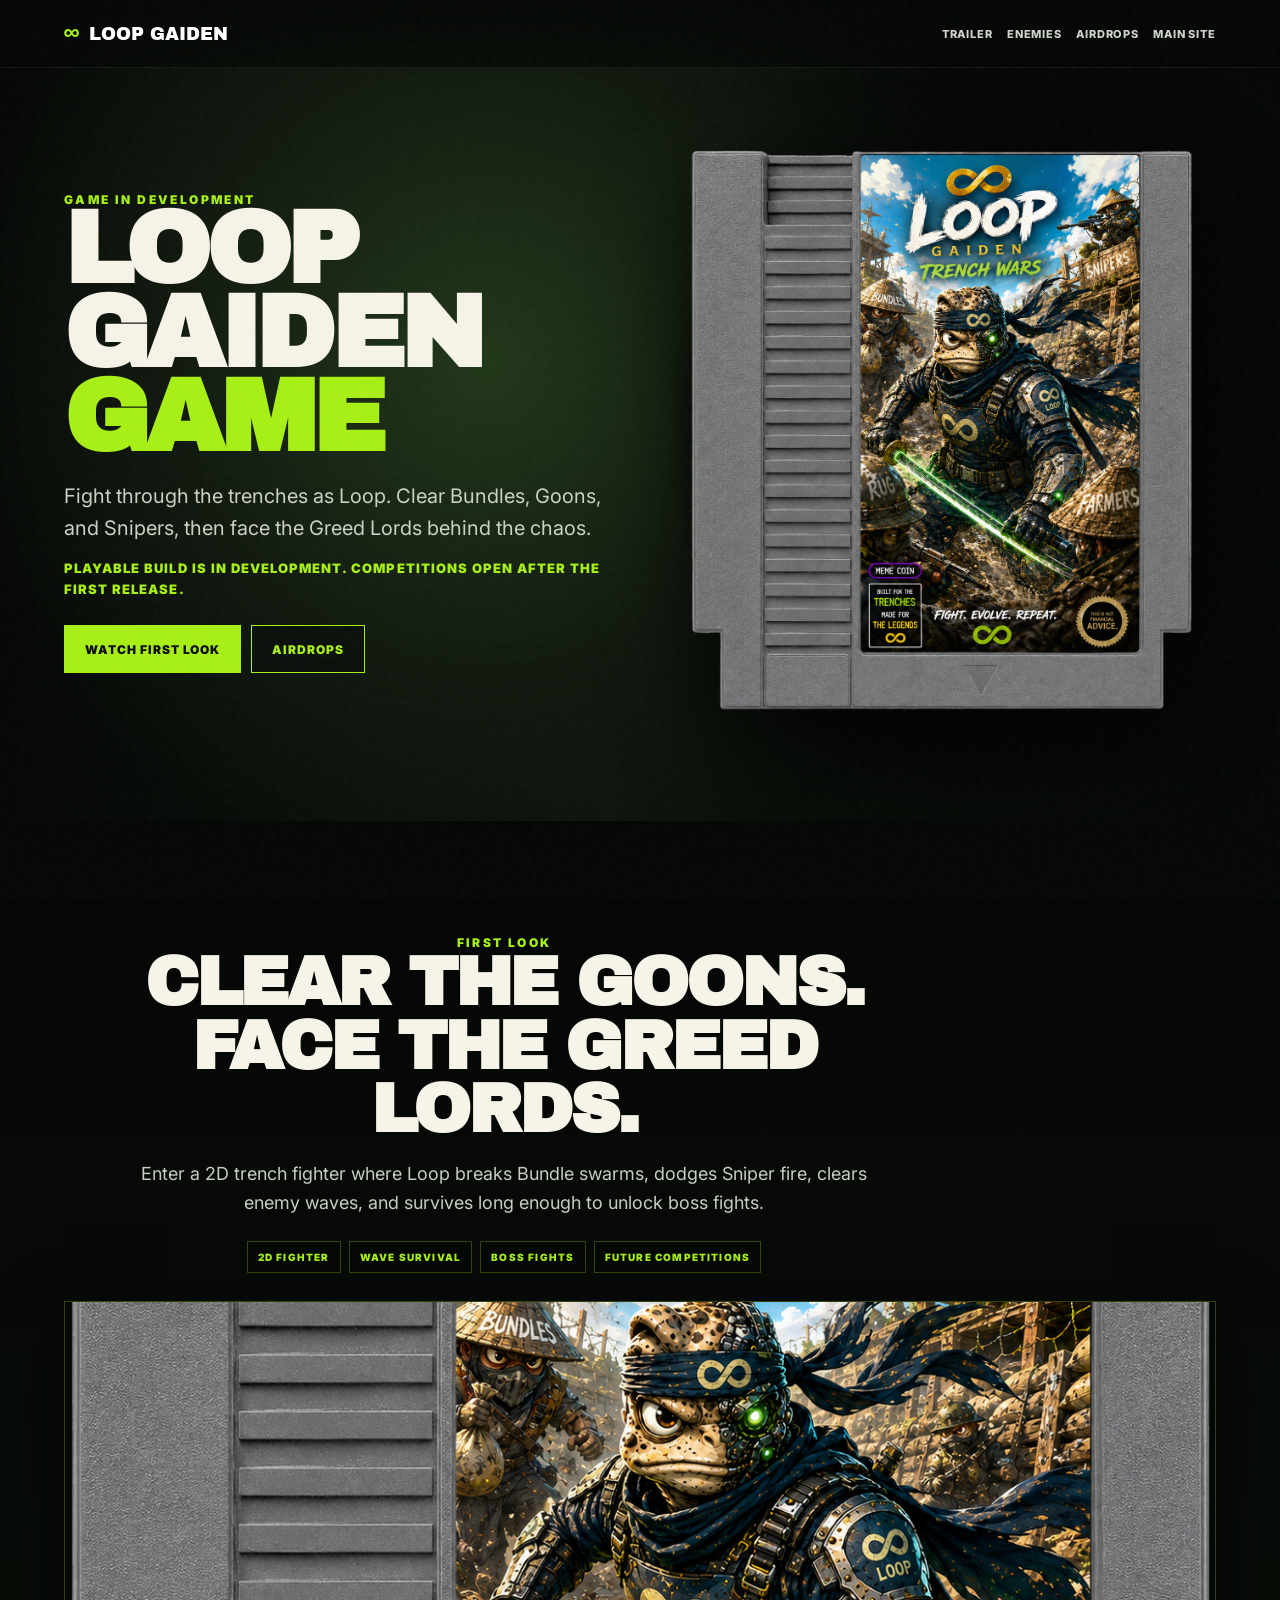
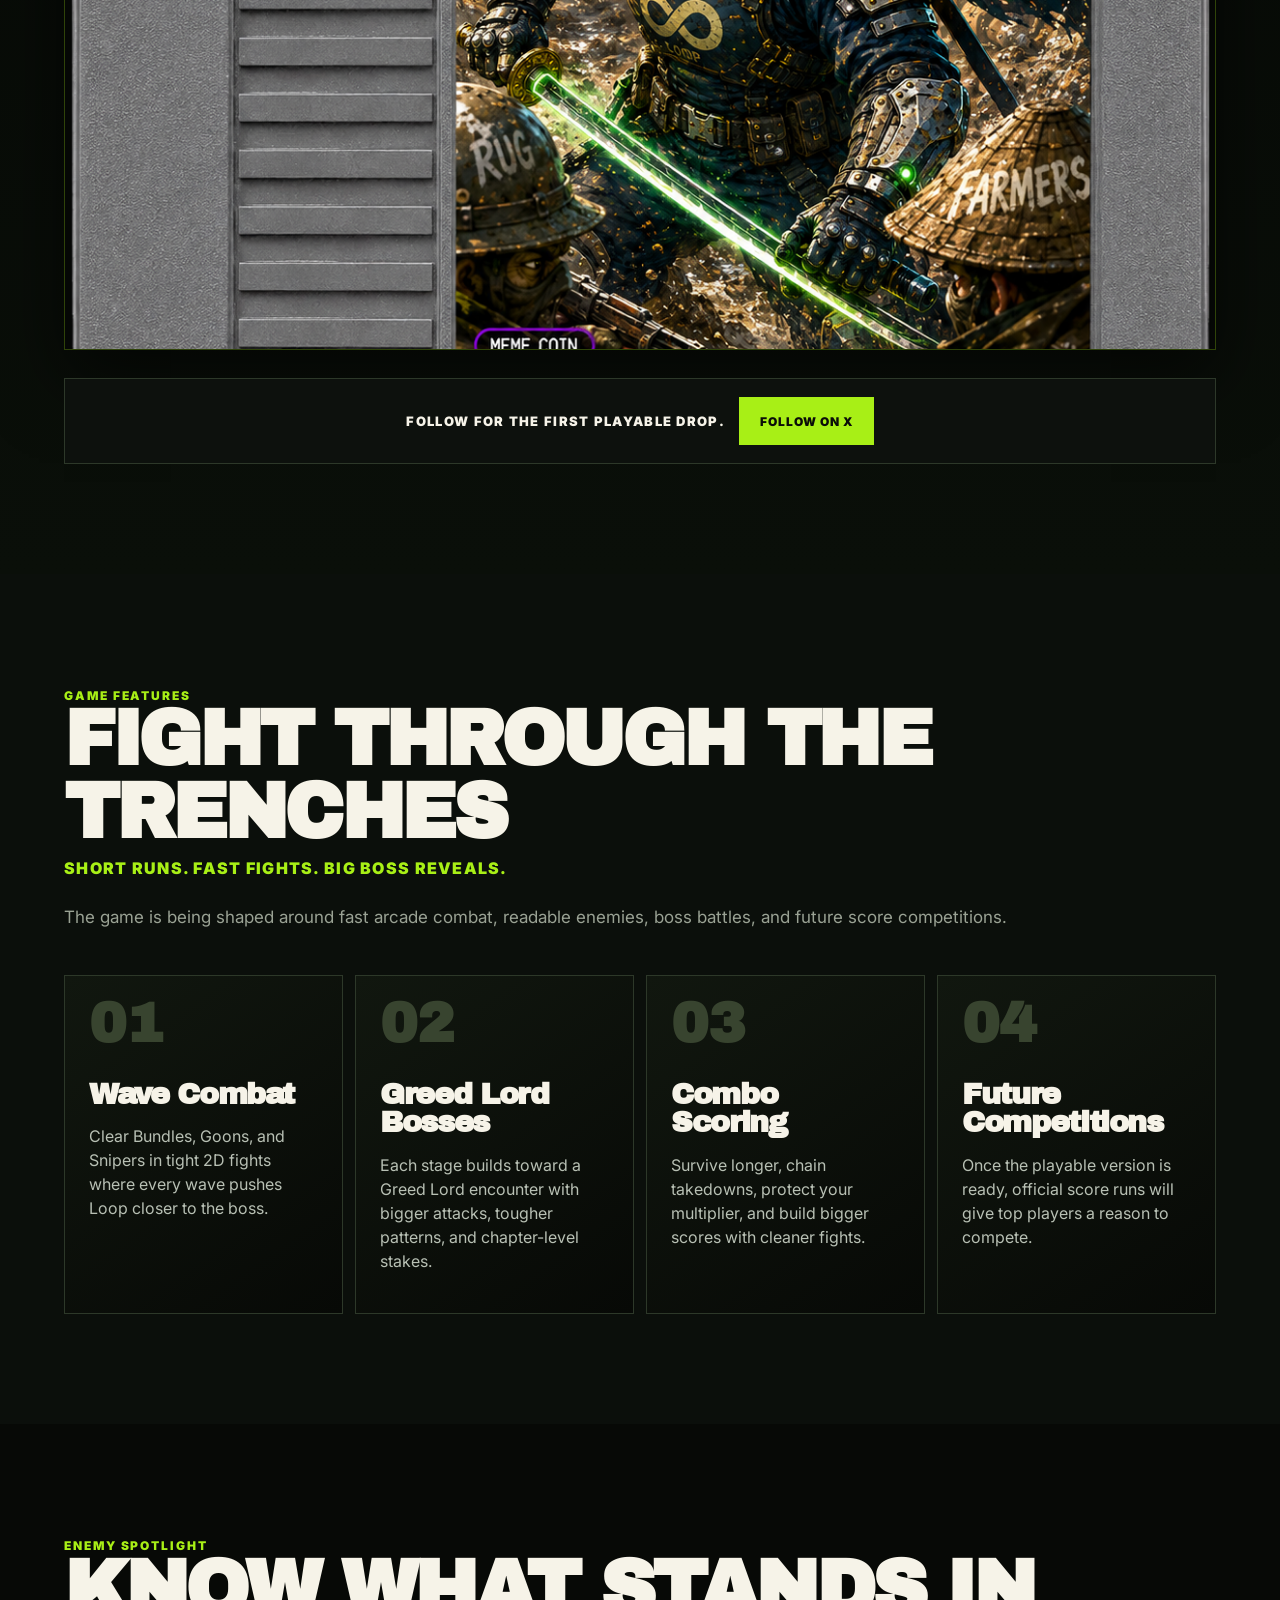
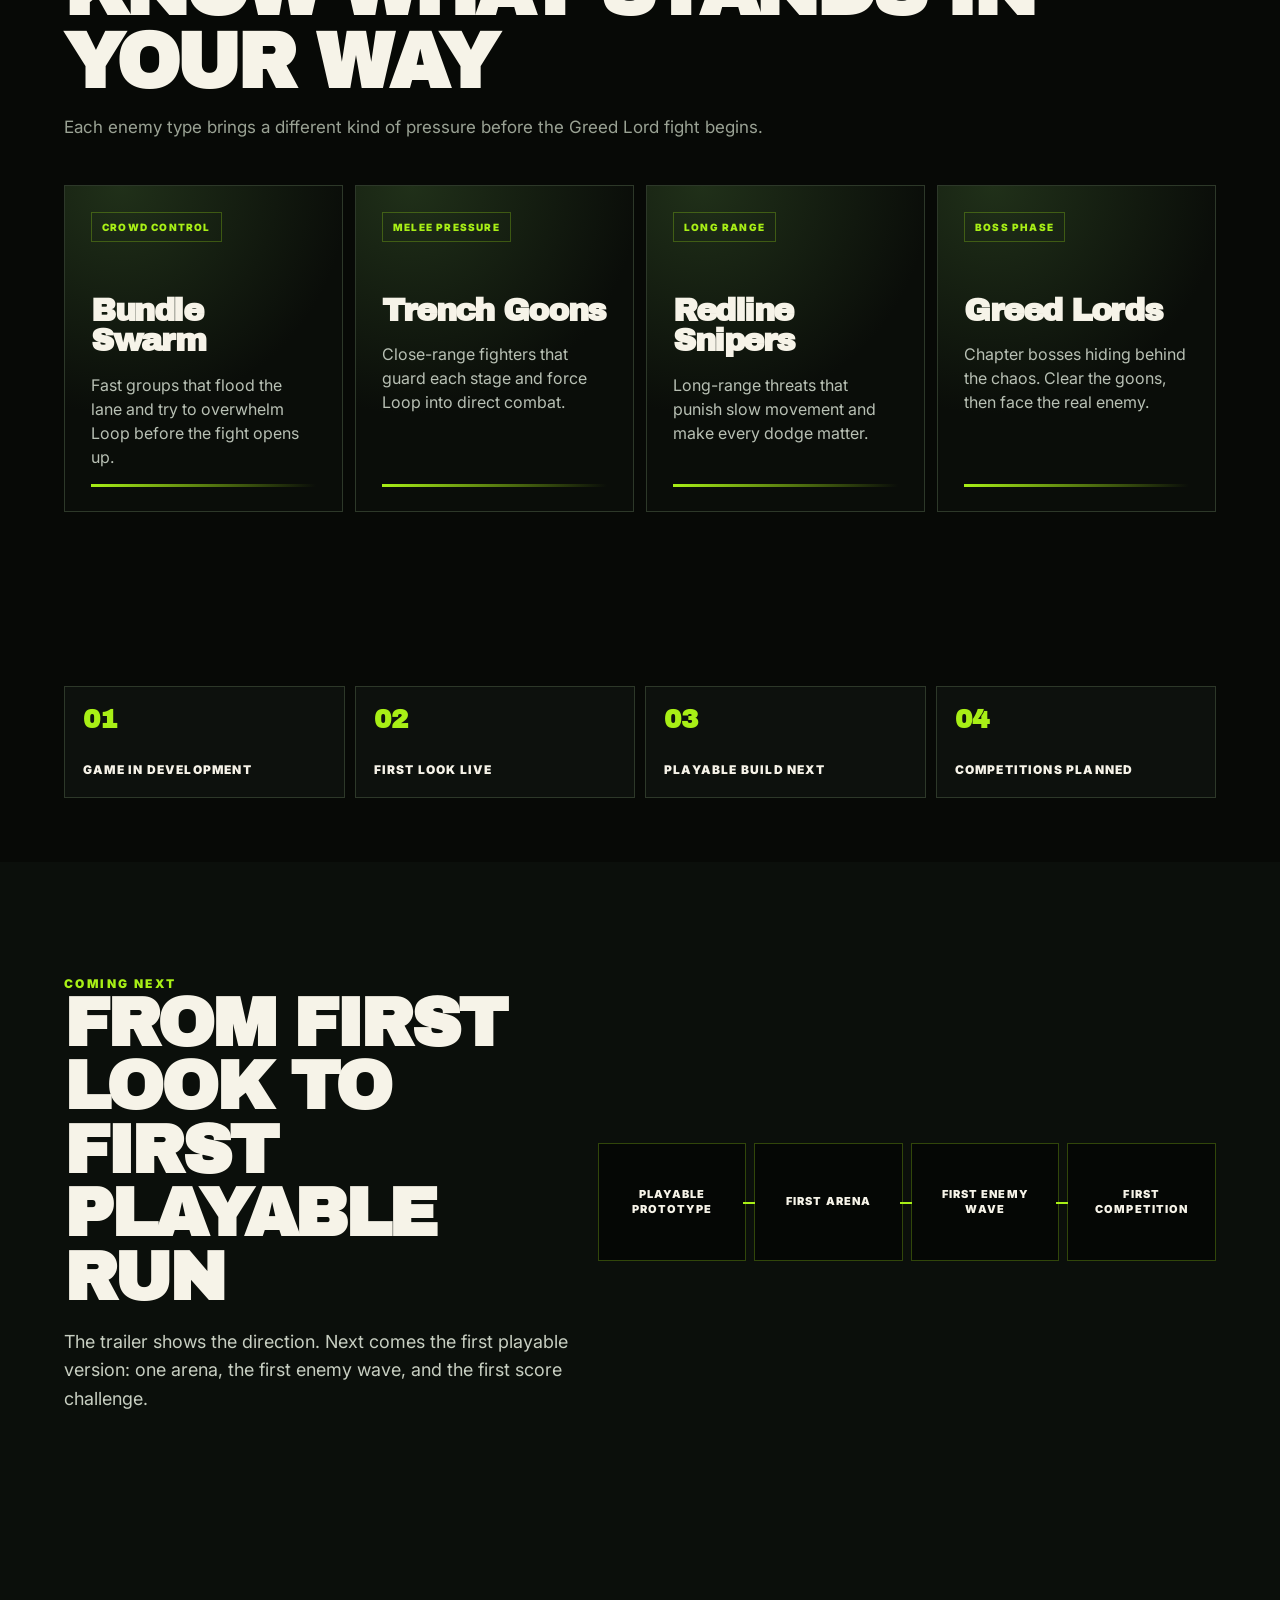
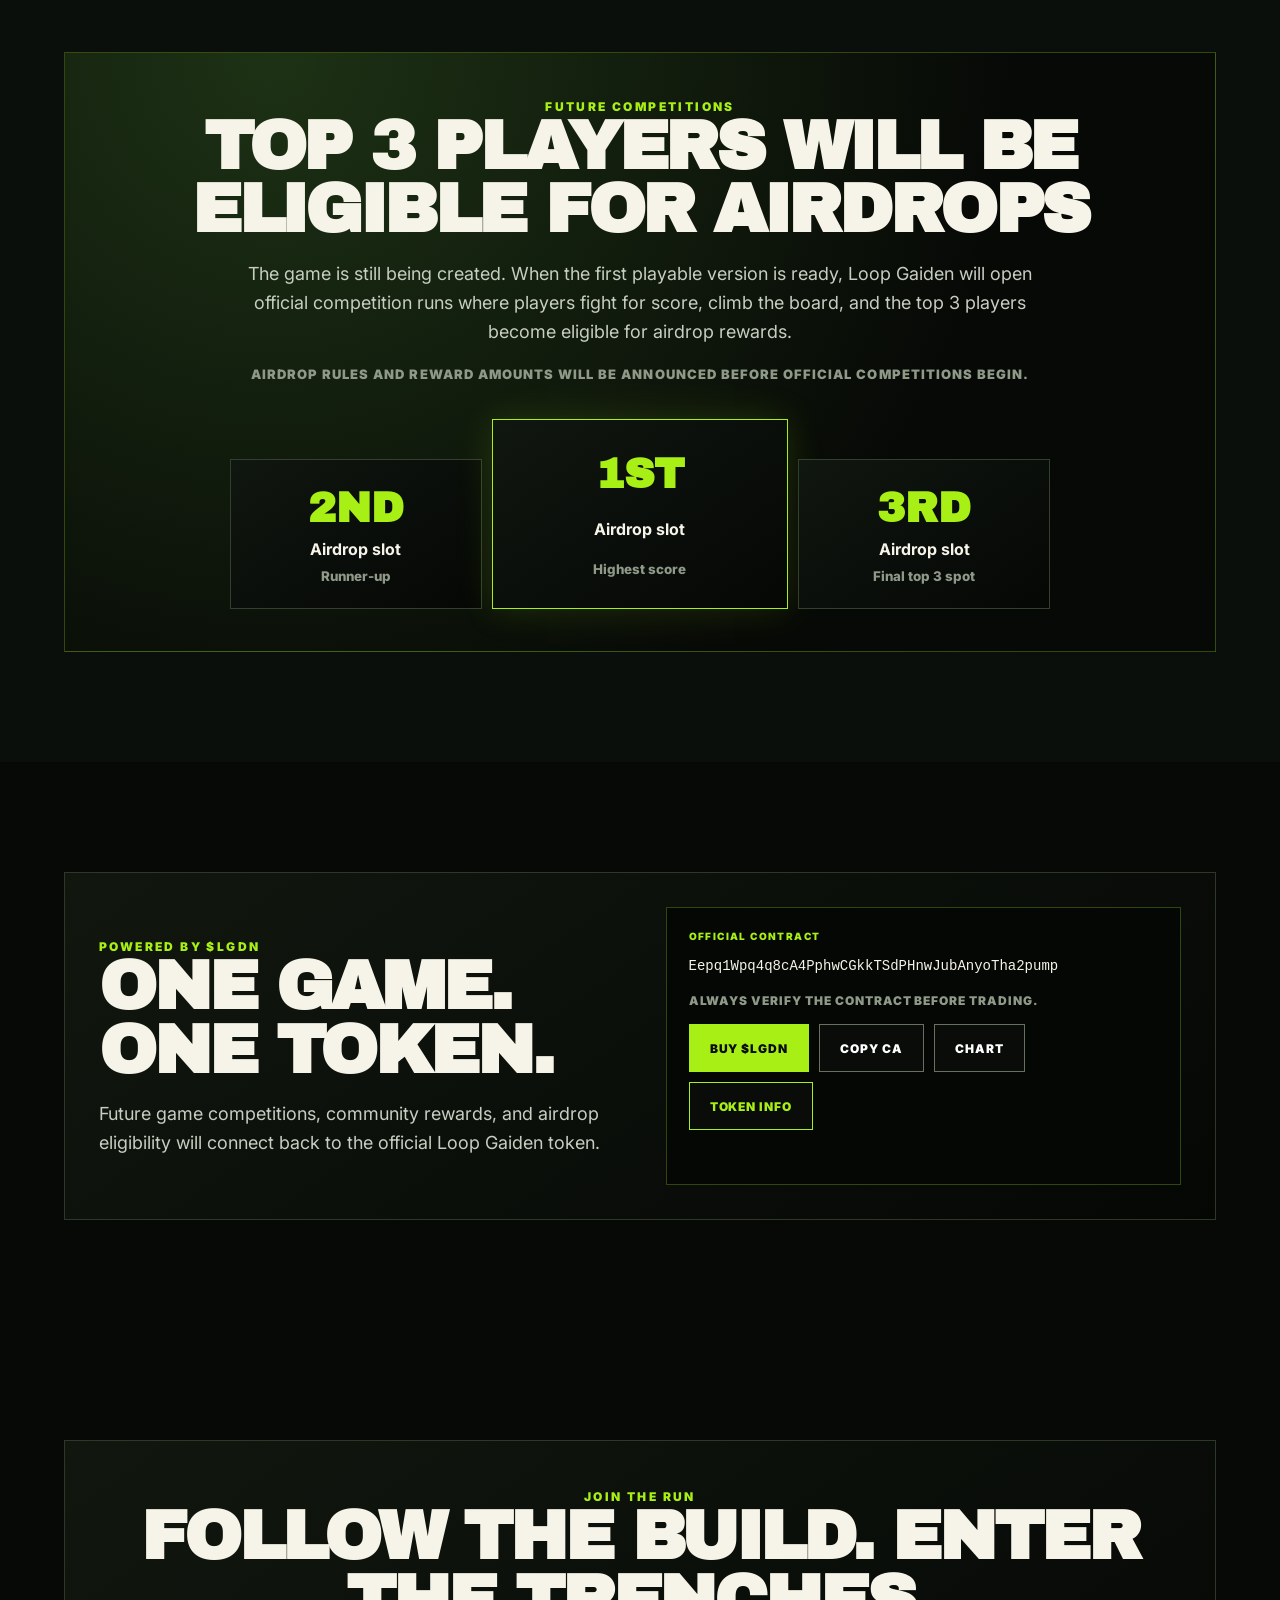
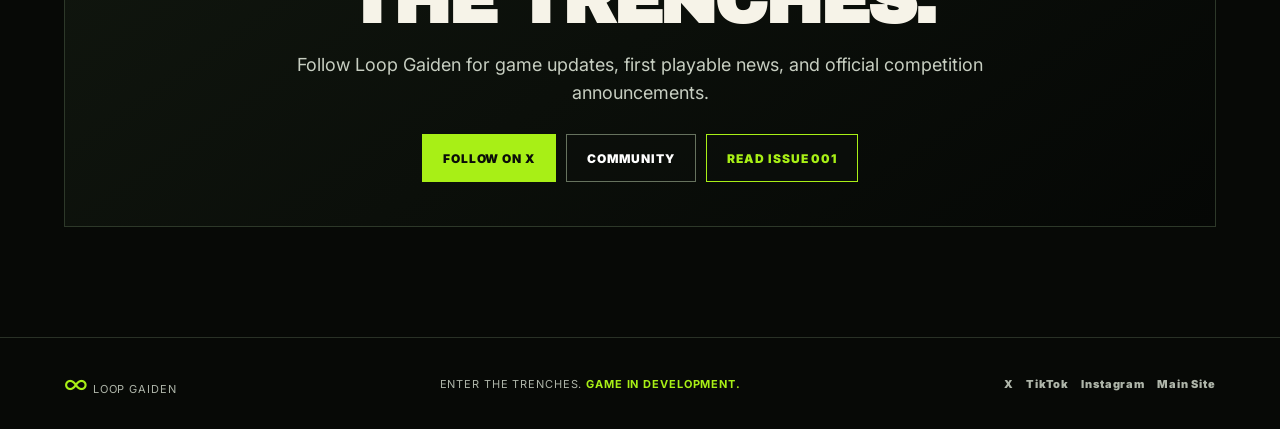
==== game/index.html @ bad52a21 "Fix game cartridge on clean URL" ====
<!doctype html>
<html lang="en">
<head>
  <meta charset="utf-8" />
  <meta name="viewport" content="width=device-width,initial-scale=1" />
  <meta name="theme-color" content="#0b0e0a" />
  <meta name="description" content="Watch the first look at Loop Gaiden Game: a 2D trench fighter in development with future competitions and top 3 airdrops." />
  <meta property="og:type" content="website" />
  <meta property="og:title" content="Loop Gaiden Game — First Look" />
  <meta property="og:description" content="A 2D fight game in development where Loop clears the trenches, beats the goons, and faces the Greed Lords." />
  <meta property="og:image" content="/assets/game-clean.png" />
  <meta name="twitter:card" content="summary_large_image" />
  <meta name="twitter:title" content="Loop Gaiden Game — First Look" />
  <meta name="twitter:description" content="A 2D fight game in development where Loop clears the trenches, beats the goons, and faces the Greed Lords." />
  <meta name="twitter:image" content="/assets/game-clean.png" />
  <title>Loop Gaiden Game — First Look</title>
  <link rel="icon" href="/assets/loop.png" type="image/png" />
  <link rel="apple-touch-icon" href="/assets/loop.png" />
  <link rel="stylesheet" href="/styles.css?v=20260902-6" />
</head>
<body class="game-page">
  <div class="grain" aria-hidden="true"></div>

  <header class="nav">
    <a class="brand" href="/" aria-label="Loop Gaiden home">
      <span class="brand-mark">∞</span>
      <span>LOOP GAIDEN</span>
    </a>
    <button class="menu-btn" aria-label="Toggle menu" aria-expanded="false">☰</button>
    <nav class="nav-links">
      <a href="#trailer">Trailer</a>
      <a href="#enemies">Enemies</a>
      <a href="#competitions">Airdrops</a>
      <a href="/">Main Site</a>
    </nav>
  </header>

  <main>
    <section class="game-hero section">
      <div class="game-hero-copy reveal">
        <span class="kicker">GAME IN DEVELOPMENT</span>
        <h1>LOOP GAIDEN<br><span>GAME</span></h1>
        <p>Fight through the trenches as Loop. Clear Bundles, Goons, and Snipers, then face the Greed Lords behind the chaos.</p>
        <p class="game-dev-note">Playable build is in development. Competitions open after the first release.</p>
        <div class="game-hero-actions">
          <a class="btn primary" href="#trailer">WATCH FIRST LOOK</a>
          <a class="btn ghost" href="#competitions">AIRDROPS</a>
        </div>
      </div>
      <div class="game-hero-cart reveal" aria-hidden="true">
        <img src="/assets/game-clean.png" alt="" />
        <div class="game-glow"></div>
      </div>
    </section>

    <section id="trailer" class="section trailer-section">
      <div class="trailer-grid reveal">
        <div class="trailer-copy">
          <span class="kicker">FIRST LOOK</span>
          <h2>CLEAR THE GOONS. FACE THE GREED LORDS.</h2>
          <p>Enter a 2D trench fighter where Loop breaks Bundle swarms, dodges Sniper fire, clears enemy waves, and survives long enough to unlock boss fights.</p>
          <div class="pitch-strip">
            <span>2D FIGHTER</span>
            <span>WAVE SURVIVAL</span>
            <span>BOSS FIGHTS</span>
            <span>FUTURE COMPETITIONS</span>
          </div>
        </div>
        <div class="trailer-player">
          <video autoplay muted defaultmuted loop playsinline preload="metadata" poster="/assets/game-clean.png" aria-label="Loop Gaiden game launch trailer">
            <source src="/assets/web-video/game-h264.mp4" type="video/mp4" />
          </video>
        </div>
        <div class="trailer-follow">
          <strong>Follow for the first playable drop.</strong>
          <a class="btn primary" href="https://x.com/loopgaiden" target="_blank" rel="noopener">FOLLOW ON X</a>
        </div>
      </div>
    </section>

    <section id="features" class="section feature-section">
      <div class="section-head reveal">
        <span>GAME FEATURES</span>
        <h2>FIGHT THROUGH THE TRENCHES</h2>
        <strong class="game-loop-line">Short runs. Fast fights. Big boss reveals.</strong>
        <p>The game is being shaped around fast arcade combat, readable enemies, boss battles, and future score competitions.</p>
      </div>
      <div class="feature-grid reveal">
        <article>
          <span>01</span>
          <h3>Wave Combat</h3>
          <p>Clear Bundles, Goons, and Snipers in tight 2D fights where every wave pushes Loop closer to the boss.</p>
        </article>
        <article>
          <span>02</span>
          <h3>Greed Lord Bosses</h3>
          <p>Each stage builds toward a Greed Lord encounter with bigger attacks, tougher patterns, and chapter-level stakes.</p>
        </article>
        <article>
          <span>03</span>
          <h3>Combo Scoring</h3>
          <p>Survive longer, chain takedowns, protect your multiplier, and build bigger scores with cleaner fights.</p>
        </article>
        <article>
          <span>04</span>
          <h3>Future Competitions</h3>
          <p>Once the playable version is ready, official score runs will give top players a reason to compete.</p>
        </article>
      </div>
    </section>

    <section id="enemies" class="section enemy-spotlight-section">
      <div class="section-head reveal">
        <span>ENEMY SPOTLIGHT</span>
        <h2>KNOW WHAT STANDS IN YOUR WAY</h2>
        <p>Each enemy type brings a different kind of pressure before the Greed Lord fight begins.</p>
      </div>
      <div class="enemy-spotlight-grid reveal">
        <article>
          <span>CROWD CONTROL</span>
          <h3>Bundle Swarm</h3>
          <p>Fast groups that flood the lane and try to overwhelm Loop before the fight opens up.</p>
        </article>
        <article>
          <span>MELEE PRESSURE</span>
          <h3>Trench Goons</h3>
          <p>Close-range fighters that guard each stage and force Loop into direct combat.</p>
        </article>
        <article>
          <span>LONG RANGE</span>
          <h3>Redline Snipers</h3>
          <p>Long-range threats that punish slow movement and make every dodge matter.</p>
        </article>
        <article>
          <span>BOSS PHASE</span>
          <h3>Greed Lords</h3>
          <p>Chapter bosses hiding behind the chaos. Clear the goons, then face the real enemy.</p>
        </article>
      </div>
    </section>

    <section id="status" class="section status-section">
      <div class="status-strip reveal">
        <article>
          <span>01</span>
          <strong>Game in development</strong>
        </article>
        <article>
          <span>02</span>
          <strong>First look live</strong>
        </article>
        <article>
          <span>03</span>
          <strong>Playable build next</strong>
        </article>
        <article>
          <span>04</span>
          <strong>Competitions planned</strong>
        </article>
      </div>
    </section>

    <section id="next" class="section next-build-section">
      <div class="next-build reveal">
        <div>
          <span class="kicker">COMING NEXT</span>
          <h2>FROM FIRST LOOK TO FIRST PLAYABLE RUN</h2>
          <p>The trailer shows the direction. Next comes the first playable version: one arena, the first enemy wave, and the first score challenge.</p>
        </div>
        <div class="next-chain" aria-label="Loop Gaiden game development milestones">
          <span>Playable prototype</span>
          <span>First arena</span>
          <span>First enemy wave</span>
          <span>First competition</span>
        </div>
      </div>
    </section>

    <section id="competitions" class="section competitions-section">
      <div class="competition-note reveal">
        <span class="kicker">FUTURE COMPETITIONS</span>
        <h2>TOP 3 PLAYERS WILL BE ELIGIBLE FOR AIRDROPS</h2>
        <p>The game is still being created. When the first playable version is ready, Loop Gaiden will open official competition runs where players fight for score, climb the board, and the top 3 players become eligible for airdrop rewards.</p>
        <p class="airdrop-disclaimer">Airdrop rules and reward amounts will be announced before official competitions begin.</p>
        <div class="reward-grid" data-rewards></div>
      </div>
    </section>

    <section class="section game-token-section">
      <div class="game-token-panel reveal">
        <div>
          <span class="kicker">POWERED BY $LGDN</span>
          <h2>ONE GAME. ONE TOKEN.</h2>
          <p>Future game competitions, community rewards, and airdrop eligibility will connect back to the official Loop Gaiden token.</p>
        </div>
        <div class="game-token-card">
          <span>OFFICIAL CONTRACT</span>
          <code data-contract-address>Eepq1Wpq4q8cA4PphwCGkkTSdPHnwJubAnyoTha2pump</code>
          <p class="token-fineprint">Always verify the contract before trading.</p>
          <div class="game-token-actions">
            <a class="btn primary" href="https://pump.fun/coin/Eepq1Wpq4q8cA4PphwCGkkTSdPHnwJubAnyoTha2pump" target="_blank" rel="noopener">BUY $LGDN</a>
            <button class="btn" type="button" data-copy-contract>COPY CA</button>
            <a class="btn" href="https://dexscreener.com/search?q=Eepq1Wpq4q8cA4PphwCGkkTSdPHnwJubAnyoTha2pump" target="_blank" rel="noopener">CHART</a>
            <a class="btn ghost" href="/#token">TOKEN INFO</a>
          </div>
          <div class="copy-message" data-copy-message aria-live="polite"></div>
        </div>
      </div>
    </section>

    <section class="section game-cta-section">
      <div class="game-end-cta reveal">
        <span class="kicker">JOIN THE RUN</span>
        <h2>FOLLOW THE BUILD. ENTER THE TRENCHES.</h2>
        <p>Follow Loop Gaiden for game updates, first playable news, and official competition announcements.</p>
        <div class="game-cta-actions">
          <a class="btn primary" href="https://x.com/loopgaiden" target="_blank" rel="noopener">FOLLOW ON X</a>
          <a class="btn" href="/#community">COMMUNITY</a>
          <a class="btn ghost" href="/#story">READ ISSUE 001</a>
        </div>
      </div>
    </section>
  </main>

  <footer>
    <div><span class="brand-mark">∞</span> LOOP GAIDEN</div>
    <div>ENTER THE TRENCHES. <b>GAME IN DEVELOPMENT.</b></div>
    <div class="footer-socials">
      <a href="https://x.com/loopgaiden" target="_blank" rel="noopener">X</a>
      <a href="https://www.tiktok.com/@loopgaiden" target="_blank" rel="noopener">TikTok</a>
      <a href="https://www.instagram.com/loopgaiden/" target="_blank" rel="noopener">Instagram</a>
      <a href="/">Main Site</a>
    </div>
  </footer>

  <script src="/game.js?v=20260902-8"></script>
</body>
</html>
---- styles.css ----
@import url('https://fonts.googleapis.com/css2?family=Archivo+Black&family=Inter:wght@400;600;700;800&display=swap');

:root{
  --bg:#070906; --panel:#0d110d; --ink:#f6f3e8; --muted:#9aa294;
  --acid:#a8ef16; --acid2:#73b900; --gold:#d2a84b; --line:#273024;
  --max:1180px;
}
*{box-sizing:border-box} html{scroll-behavior:smooth} body{margin:0;background:var(--bg);color:var(--ink);font-family:Inter,system-ui,sans-serif;overflow-x:hidden}
body::selection{background:var(--acid);color:#081000}
.grain{position:fixed;inset:0;pointer-events:none;z-index:99;opacity:.08;background-image:url("data:image/svg+xml,%3Csvg viewBox='0 0 180 180' xmlns='http://www.w3.org/2000/svg'%3E%3Cfilter id='n'%3E%3CfeTurbulence type='fractalNoise' baseFrequency='.9' numOctaves='3' stitchTiles='stitch'/%3E%3C/filter%3E%3Crect width='100%25' height='100%25' filter='url(%23n)' opacity='.35'/%3E%3C/svg%3E")}
.nav{height:68px;position:fixed;top:0;left:0;right:0;z-index:50;display:flex;align-items:center;justify-content:space-between;padding:0 5vw;background:linear-gradient(#050705e8,#050705aa);backdrop-filter:blur(10px);border-bottom:1px solid #ffffff12}
.brand{display:flex;gap:10px;align-items:center;color:white;text-decoration:none;font-family:'Archivo Black',sans-serif;font-size:18px}.brand-mark{color:var(--acid);font-size:26px}
.nav-links{display:flex;gap:28px}.nav-links a{color:#cfd4cc;text-decoration:none;font-size:13px;font-weight:800;letter-spacing:.08em;text-transform:uppercase}.nav-links a:hover{color:var(--acid)}
.menu-btn{display:none;background:none;border:0;color:white;font-size:24px}
.hero{height:100svh;min-height:720px;position:relative;display:flex;align-items:center;overflow:hidden}.hero-bg{position:absolute;inset:0;width:100%;height:100%;object-fit:cover;filter:saturate(1.08) contrast(1.05);transform:scale(1.03)}.hero-overlay{position:absolute;inset:0;background:linear-gradient(90deg,#050705d8 0%,#050705a4 30%,#0507052b 62%,#05070542 100%),linear-gradient(0deg,#070906 0%,transparent 32%)}
.hero-copy{position:relative;z-index:2;width:min(720px,88vw);margin-left:max(5vw,calc((100vw - var(--max))/2));padding-top:50px}.eyebrow,.kicker{font-size:12px;font-weight:900;letter-spacing:.2em;color:var(--acid);text-transform:uppercase}.eyebrow{display:inline-block;margin-bottom:24px;padding:8px 10px;border-left:3px solid var(--acid);background:#0507058c}
h1,h2,h3{font-family:'Archivo Black',sans-serif;margin:0;letter-spacing:-.045em}.hero h1{font-size:clamp(72px,11vw,150px);line-height:.73;text-shadow:0 8px 50px #000}.hero h1 span{color:var(--acid)}.hero-line{font-size:clamp(20px,2vw,31px);font-weight:800;line-height:1.2;margin:36px 0}.hero-line strong{color:var(--acid)}
.hero-actions,.token-actions,.community-actions{display:flex;flex-wrap:wrap;gap:10px}.btn{display:inline-flex;align-items:center;justify-content:center;min-height:48px;padding:0 20px;border:1px solid #66725e;color:white;text-decoration:none;font-family:inherit;font-size:12px;font-weight:900;letter-spacing:.08em;background:#0b0f0bba;transition:.2s;cursor:pointer}.btn:hover{transform:translateY(-2px);border-color:var(--acid)}.btn.primary{background:var(--acid);color:#0b0d09;border-color:var(--acid)}.btn.ghost{border-color:var(--acid);color:var(--acid)}.btn.disabled{border-color:#343d31;color:#6f7869;cursor:not-allowed;transform:none}
.scroll-cue{position:absolute;bottom:28px;left:50%;transform:translateX(-50%);z-index:3;font-size:10px;letter-spacing:.2em;color:#c1c7bb}
.latest-transmission{padding:28px 5vw;background:#a8ef16;color:#081000}.latest-inner{max-width:var(--max);margin:0 auto;display:flex;align-items:center;justify-content:space-between;gap:24px}.latest-inner .kicker{color:#253300}.latest-inner h2{font-size:clamp(24px,3vw,42px);line-height:1;margin-top:6px}.latest-inner .btn.primary{border-color:#081000;background:#081000;color:var(--acid)}
.game-section{background:#050705;overflow:hidden}.game-inner{display:grid;grid-template-columns:.9fr 1.1fr;gap:54px;align-items:center}.game-copy h2{font-size:clamp(46px,7vw,92px);line-height:.9}.game-copy p{max-width:520px;color:#c3c9bf;font-size:20px;line-height:1.6}.game-cta{display:inline-flex;align-items:center;justify-content:center;min-height:54px;margin-top:20px;padding:0 24px;border:2px solid var(--acid);color:#081000;background:var(--acid);text-decoration:none;font-family:'Archivo Black',sans-serif;font-size:15px;letter-spacing:.1em;animation:blinkButton 1.05s steps(2,end) infinite}.game-cartridge{position:relative;display:grid;place-items:center;min-height:560px}.game-cartridge img{position:relative;z-index:2;width:min(520px,90%);filter:drop-shadow(0 34px 45px #000b);animation:floatCartridge 3.8s ease-in-out infinite}.game-glow{position:absolute;width:min(440px,74%);height:40%;border-radius:50%;background:#a8ef1620;filter:blur(42px);animation:glowPulse 3.8s ease-in-out infinite}@keyframes floatCartridge{0%,100%{transform:translateY(0) rotate(-1.5deg)}50%{transform:translateY(-22px) rotate(1deg)}}@keyframes blinkButton{0%,48%{box-shadow:0 0 0 #a8ef1600;filter:brightness(1)}49%,100%{box-shadow:0 0 28px #a8ef1680;filter:brightness(1.25)}}@keyframes glowPulse{0%,100%{opacity:.45;transform:scale(.95)}50%{opacity:.95;transform:scale(1.08)}}
.section{padding:110px 5vw}.section>*{max-width:var(--max);margin-left:auto;margin-right:auto}.manifesto{background:linear-gradient(135deg,#0a0d09,#11170e)}.manifesto-grid{display:grid;grid-template-columns:1fr 2fr;gap:70px}.manifesto h2,.section-head h2,.loop-code h2,.community h2{font-size:clamp(40px,6vw,78px);line-height:.95}.manifesto-copy p{font-size:clamp(18px,2vw,25px);line-height:1.5;max-width:760px;color:#d1d6ce}.accent-line{color:var(--acid)!important;font-weight:900}
.section-head{margin-bottom:48px}.section-head>span{color:var(--acid);font-weight:900;letter-spacing:.16em;font-size:12px}.section-head p{color:var(--muted);font-size:17px}
.mission{position:relative;background:linear-gradient(180deg,#090c08,#0d110d 48%,#070906);overflow:hidden}.mission:before{content:"∞";position:absolute;right:-6vw;top:60px;font:900 min(34vw,420px) 'Archivo Black';color:#a8ef1607;pointer-events:none}.mission-path{position:relative;display:grid;gap:22px}.mission-path:before{content:"";position:absolute;top:24px;bottom:170px;left:38px;width:2px;background:linear-gradient(var(--acid),#a8ef1640,#ffffff10)}.mission-chapter{position:relative;display:grid;grid-template-columns:76px 1fr;gap:24px;align-items:start}.mission-marker{position:relative;z-index:2;display:grid;place-items:center;width:76px;height:76px;border:1px solid #a8ef164a;background:#070906;color:var(--acid);font:900 24px 'Archivo Black';box-shadow:0 0 32px #a8ef1614}.mission-card{position:relative;min-height:220px;padding:30px;border:1px solid #2d3829;background:linear-gradient(135deg,#101610,#090c08);overflow:hidden}.mission-card:after{content:"";position:absolute;inset:auto 18px 18px auto;width:120px;height:120px;border:1px solid #a8ef1618;transform:rotate(45deg)}.mission-status{display:inline-flex;max-width:100%;margin-bottom:16px;padding:8px 10px;border:1px solid #a8ef1645;background:#050705;color:var(--acid);font-size:10px;font-weight:900;letter-spacing:.12em;line-height:1.3}.mission-card h3{position:relative;z-index:1;font-size:clamp(28px,3.2vw,48px);line-height:.96}.mission-card p{position:relative;z-index:1;max-width:680px;color:#c7cec1;font-size:17px;line-height:1.55}.mission-card ul{position:relative;z-index:1;display:grid;grid-template-columns:repeat(2,minmax(0,1fr));gap:10px 20px;margin:22px 0 0;padding:0;list-style:none}.mission-card li{position:relative;padding-left:18px;color:#aeb7a8;font-size:14px;font-weight:800;line-height:1.35}.mission-card li:before{content:"";position:absolute;left:0;top:.58em;width:7px;height:7px;background:var(--acid)}.mission-chapter.live .mission-card,.mission-chapter.active .mission-card{border-color:#a8ef1658}.mission-chapter.live .mission-status{background:var(--acid);color:#081000}.mission-chapter.active .mission-marker{background:var(--acid);color:#081000;animation:missionPulse 2.4s ease-in-out infinite}.mission-chapter.active .mission-card{box-shadow:0 0 42px #a8ef1618}.mission-chapter.active .mission-card:before{content:"CURRENT MISSION";position:absolute;right:22px;top:22px;color:#a8ef1630;font:900 28px 'Archivo Black';letter-spacing:.04em}.mission-chapter.next .mission-marker{border-color:var(--gold);color:var(--gold)}.mission-chapter.next .mission-status{border-color:#d2a84b66;color:var(--gold)}.mission-chapter.sealed .mission-card{background:linear-gradient(135deg,#101510,#050705)}.mission-chapter.sealed .mission-marker,.mission-chapter.hunt .mission-marker,.mission-chapter.future .mission-marker{color:#8f9988;border-color:#65725b}.boss-chip,.trenches-call{position:relative;z-index:1;display:inline-flex;margin-top:24px;padding:12px 14px;border:1px solid var(--acid);color:var(--acid);font-size:12px;font-weight:900;letter-spacing:.12em;line-height:1.25}.boss-chip.defeated{background:#a8ef16;color:#081000}.trenches-call{font-family:'Archivo Black',sans-serif;font-size:clamp(20px,3vw,36px);line-height:1;background:#11180f}.extractor-silhouette{position:absolute;right:28px;bottom:-32px;font:900 190px 'Archivo Black';color:#a8ef160d;line-height:1}.boss-grid{position:relative;z-index:1;display:grid;grid-template-columns:repeat(7,1fr);gap:8px;margin-top:24px}.boss-grid span{min-height:74px;padding:12px 8px;border:1px solid #33402e;background:#070906;color:#788274;display:grid;place-items:center;text-align:center;font-size:11px;font-weight:900;letter-spacing:.08em}.boss-grid .defeated{background:var(--acid);border-color:var(--acid);color:#081000}.boss-grid .active{border-color:var(--acid);color:var(--acid);box-shadow:0 0 24px #a8ef161f}.mission-final{position:relative;margin-left:100px;padding:46px;border:1px dashed #a8ef1655;background:radial-gradient(circle at 50% 0%,#1d2916,#050705 58%);text-align:center;overflow:hidden}.mission-final:before{content:"?";position:absolute;right:24px;top:-36px;font:900 190px 'Archivo Black';color:#ffffff08}.mission-final span{color:var(--acid);font-size:12px;font-weight:900;letter-spacing:.18em}.mission-final h3{font-size:clamp(34px,5vw,72px);line-height:.95;margin:18px 0}.mission-final p{color:#c7cec1;font-size:19px}.mission-final strong{display:inline-flex;margin-top:12px;padding:10px 14px;border:1px solid #65725b;color:#8f9988;font-size:11px;letter-spacing:.14em}@keyframes missionPulse{0%,100%{box-shadow:0 0 0 0 #a8ef1640}50%{box-shadow:0 0 0 12px #a8ef1600}}
.story{background:#080b08}.issue-viewer:not(.open){display:none}.reader-progress{max-width:520px;margin-top:22px;color:#cfd4cc;font-size:12px;font-weight:900;letter-spacing:.1em;text-transform:uppercase}.progress-track{height:7px;margin-top:10px;border:1px solid #384433;background:#050705;overflow:hidden}.progress-track span{display:block;width:20%;height:100%;background:var(--acid);transition:width .25s ease}.scene-picker{display:flex;flex-wrap:wrap;gap:8px;margin-top:16px}.scene-picker button{width:40px;height:36px;border:1px solid #384433;background:#080a07;color:#cfd4cc;font-family:inherit;font-size:11px;font-weight:900;cursor:pointer}.scene-picker button.active,.scene-picker button:hover,.scene-picker button:focus-visible{border-color:var(--acid);background:var(--acid);color:#081000;outline:0}.issue-actions{display:flex;flex-wrap:wrap;gap:10px;margin-top:24px}.issue-actions button{font-family:inherit;cursor:pointer}
.scene-stack{display:grid;gap:24px}.issue-start{display:grid;grid-template-columns:.9fr 1fr;gap:40px;align-items:center;min-height:560px;padding:34px;border:1px solid #a8ef1630;background:radial-gradient(circle at 20% 20%,#1b2517,#080b08 58%);scroll-margin-top:92px}.issue-start-cover img{display:block;width:min(420px,100%);margin:auto;border:1px solid #a8ef1640;box-shadow:0 24px 70px #000b}.issue-start-copy h3{font-size:clamp(52px,7vw,96px);line-height:.9}.issue-start-copy p{color:#c3c9bf;font-size:18px;line-height:1.6}.scene{position:relative;display:grid;grid-template-columns:1.45fr .8fr;min-height:470px;border:1px solid var(--line);background:#0d110d;overflow:hidden;scroll-margin-top:92px}.scene.reverse{grid-template-columns:.8fr 1.45fr}.scene.reverse .scene-media{grid-column:2;grid-row:1}.scene.reverse .scene-copy{grid-column:1;grid-row:1}.scene-media{position:relative;min-height:470px;background:#050705}.scene img,.scene video{width:100%;height:100%;min-height:470px;object-fit:cover;background:#050705}.scene video{display:block}.video-loading,.video-retry{position:absolute;left:16px;bottom:16px;padding:9px 11px;border:1px solid #a8ef1645;background:#050705d9;color:var(--acid);font-size:10px;font-weight:900;letter-spacing:.12em}.video-loading{pointer-events:none}.video-retry{display:none;cursor:pointer;font-family:inherit}.scene-media.loaded .video-loading{opacity:0}.scene-media.failed .video-loading{display:none}.scene-media.failed .video-retry{display:inline-flex}.scene-copy{padding:48px;display:flex;flex-direction:column;justify-content:center}.scene-copy span{color:var(--acid);font-size:11px;font-weight:900;letter-spacing:.15em}.scene-copy h3{font-size:clamp(31px,4vw,56px);line-height:.94;margin:14px 0}.scene-copy p{color:#b8c0b4;line-height:1.6;font-size:17px}.scene-nav{display:flex;flex-wrap:wrap;gap:10px;margin-top:18px}.scene-next{width:max-content;border:1px solid #66725e;background:#0b0f0bba;color:white;padding:13px 16px;font-family:inherit;font-size:11px;font-weight:900;letter-spacing:.08em;cursor:pointer;transition:.2s}.scene-next:hover,.scene-next:focus-visible{border-color:var(--acid);color:var(--acid);transform:translateY(-2px);outline:0}.scene-next:disabled{border-color:#30382c;color:#65705f;cursor:not-allowed;transform:none}.scene-num{position:absolute;top:20px;left:20px;z-index:2;font-family:'Archivo Black';font-size:68px;color:#ffffff18}
.locked{min-height:320px;border:1px dashed #65725b;background:radial-gradient(circle at 50% 20%,#1a2412,#090b08 65%);display:grid;place-items:center;text-align:center;scroll-margin-top:92px}.locked .lock-icon{font-size:80px;color:var(--acid)}.locked small{display:block;color:var(--muted);letter-spacing:.2em}.locked h3{font-size:38px;margin:8px}.issue-actions-bottom{justify-content:center}
.lords{background:#0a0d09}.lord-grid{display:grid;grid-template-columns:repeat(4,1fr);gap:14px}.lord-card{min-height:380px;border:1px solid #2c3628;background:#101510;position:relative;overflow:hidden}.lord-card.farmer{grid-column:span 2;display:grid;grid-template-columns:.92fr 1fr;cursor:pointer;transition:border-color .2s ease,transform .2s ease,box-shadow .2s ease}.lord-card.farmer:hover,.lord-card.farmer:focus-visible,.lord-card.farmer.issue-open{border-color:var(--acid);transform:translateY(-2px);box-shadow:0 0 34px #a8ef161a;outline:0}.cover-frame{margin:22px;border:1px solid #a8ef1630;background:#050705;box-shadow:0 18px 45px #0009;transform:rotate(-1.5deg)}.lord-card.farmer img{width:100%;height:100%;object-fit:cover;object-position:center;background:radial-gradient(circle at 50% 30%,#2f351d,#0a0d09 70%)}.lord-info{padding:32px;display:flex;flex-direction:column;justify-content:center}.issue-card-info{background:linear-gradient(135deg,#101510,#090c08)}.lord-info h3,.silhouette h3{font-size:34px}.lord-index{font:900 54px 'Archivo Black';color:#ffffff12}.issue-card-info .lord-index{font-size:clamp(24px,3vw,42px);color:var(--acid)}.lord-info p,.silhouette p{color:var(--acid);font-weight:900}.status{display:inline-block;width:max-content;margin-top:20px;padding:8px 10px;border:1px solid var(--acid);font-size:10px;letter-spacing:.1em}.issue-button{background:#101510;color:var(--acid);font-weight:900;cursor:pointer}.lord-card.issue-open .issue-button,.issue-button:hover,.issue-button:focus-visible{background:var(--acid);color:#0b0d09;outline:0}.silhouette{display:grid;place-items:end start;padding:26px;background:linear-gradient(160deg,#101510,#050605)}.silhouette:before{content:"?";position:absolute;right:18px;top:0;font:900 150px 'Archivo Black';color:#a8ef1609}.silhouette span{color:#697064;font-size:10px;letter-spacing:.16em}
.loop-code{background:linear-gradient(#0a0d09,#060806)}.code-panel,.ledger{border:1px solid #33402e;background:#0d110d;padding:46px;display:grid;grid-template-columns:1fr 1fr;gap:50px}.code-panel em{font-style:normal;color:var(--acid)}.code-rules{display:grid}.code-rules div{display:flex;align-items:center;gap:18px;border-bottom:1px solid #293027;padding:18px 0}.code-rules b{font:900 28px 'Archivo Black';color:var(--acid)}.code-rules span{font-weight:900}.ledger{margin-top:18px}.ledger p{color:var(--muted);line-height:1.6}.fee-grid{display:grid;grid-template-columns:repeat(3,1fr);gap:8px}.fee-grid div{padding:20px;border:1px solid #2c3827;background:#101610;text-align:center}.fee-grid strong{display:block;font:900 42px 'Archivo Black';color:var(--acid)}
.token{background:#080a07}.token-card{display:grid;grid-template-columns:.8fr 1.2fr;gap:60px;align-items:center;border:1px solid #2d3829;padding:40px;background:radial-gradient(circle at 15% 40%,#1b2517,#0d100c 44%)}.token-card img{width:100%;max-height:650px;object-fit:contain}.token-card h2{font-size:clamp(70px,10vw,130px);color:var(--acid)}.launch-badge{display:inline-flex;margin-top:6px;padding:8px 10px;border:1px solid var(--acid);color:var(--acid);font-size:10px;font-weight:900;letter-spacing:.12em}.launch-state{margin:20px 0 4px;padding:15px 16px;border:1px solid #384433;background:#080a07}.launch-state span{display:block;color:var(--acid);font-size:10px;font-weight:900;letter-spacing:.16em}.launch-state strong{display:block;margin-top:5px;font-size:14px}.token-card label{display:block;margin-top:28px;color:var(--muted);font-size:10px;letter-spacing:.15em}.ca-row{display:flex;margin:10px 0 20px;border:1px solid #384433;background:#080a07}.ca-row-pending{opacity:.78}.ca-row code{padding:16px;flex:1;overflow:hidden}.ca-row button{border:0;border-left:1px solid #384433;background:var(--acid);font-weight:900;padding:0 18px;cursor:pointer}.social-links{display:flex;flex-wrap:wrap;gap:10px;margin-top:16px}.social-links a{display:inline-flex;align-items:center;justify-content:center;min-height:42px;padding:0 14px;border:1px solid #384433;color:#cfd4cc;text-decoration:none;font-size:11px;font-weight:900;letter-spacing:.08em;text-transform:uppercase;background:#080a07;transition:.2s}.social-links a:hover,.social-links a:focus-visible{border-color:var(--acid);color:var(--acid);transform:translateY(-2px);outline:0}.fineprint{font-size:12px!important;color:#7f8879!important}
.community{min-height:650px;display:grid;place-items:center;text-align:center;background:radial-gradient(circle at 50% 35%,#203119,#090b08 55%);position:relative}.community:before{content:"∞";position:absolute;font:900 min(55vw,700px) 'Archivo Black';color:#a8ef1608}.community-inner{position:relative}.community p{font-size:20px;line-height:1.7;color:#c3c9bf}.official-warning{display:inline-block;margin:0 0 20px!important;padding:10px 12px;border:1px solid #a8ef1645;background:#050705aa;color:var(--acid)!important;font-size:13px!important;font-weight:900;letter-spacing:.06em}.community-actions,.community-socials{justify-content:center}
.next-issue{background:#0b0f0b}.next-issue-inner{border:1px solid #2c3827;padding:42px;background:linear-gradient(135deg,#101510,#050705);text-align:center}.next-issue h2{font-size:clamp(34px,5vw,68px)}.next-issue p{color:#b8c0b4;font-size:18px;line-height:1.6}.link-hub{background:#070906}.hub-grid{display:grid;grid-template-columns:repeat(4,1fr);gap:12px}.hub-grid a{min-height:142px;padding:22px;border:1px solid #2c3827;background:#0d110d;color:white;text-decoration:none;display:flex;flex-direction:column;justify-content:space-between;transition:.2s}.hub-grid a:hover,.hub-grid a:focus-visible{border-color:var(--acid);transform:translateY(-2px);outline:0}.hub-grid span{color:var(--acid);font-size:11px;font-weight:900;letter-spacing:.14em;text-transform:uppercase}.hub-grid strong{font:900 24px 'Archivo Black';letter-spacing:-.03em}
footer{padding:30px 5vw;border-top:1px solid #293126;display:flex;align-items:center;justify-content:space-between;gap:20px;font-size:11px;letter-spacing:.08em;color:#aeb5a9}footer b{color:var(--acid)}.footer-socials{display:flex;flex-wrap:wrap;justify-content:flex-end;gap:12px}.footer-socials a{color:#aeb5a9;text-decoration:none;font-weight:900}.footer-socials a:hover{color:var(--acid)}
.game-cartridge-link{text-decoration:none;transition:transform .2s ease}.game-cartridge-link:hover,.game-cartridge-link:focus-visible{transform:translateY(-4px);outline:0}.game-page main{background:linear-gradient(180deg,#050705,#0d110d 54%,#070906)}.game-page .nav-links{gap:14px}.game-page .nav-links a{font-size:11px}.game-hero{min-height:760px;display:grid;grid-template-columns:1fr 1fr;gap:54px;align-items:center;padding-top:150px;background:radial-gradient(circle at 70% 28%,#263c1a,#050705 48%)}.game-hero-copy h1{font-size:clamp(64px,8vw,124px);line-height:.82}.game-hero-copy h1 span,.game-hero-copy h2 span{color:var(--acid)}.game-hero-copy p{max-width:620px;color:#cbd2c5;font-size:20px;line-height:1.6}.game-dev-note{margin-top:-6px!important;color:var(--acid)!important;font-size:13px!important;font-weight:900;letter-spacing:.08em;text-transform:uppercase}.game-hero-actions{display:flex;flex-wrap:wrap;gap:10px;margin-top:26px}.game-status{display:inline-flex;margin-top:20px;padding:13px 16px;background:var(--acid);color:#081000;font-family:'Archivo Black',sans-serif;font-size:13px;letter-spacing:.12em;animation:blinkButton 1.05s steps(2,end) infinite}.game-hero-cart{position:relative;display:grid;place-items:center;min-height:520px}.game-hero-cart img{position:relative;z-index:1;width:min(520px,92%);filter:drop-shadow(0 34px 45px #000c);animation:floatCartridge 3.8s ease-in-out infinite}.prototype-section{background:#050705}.prototype-frame{display:grid;grid-template-columns:1.25fr .75fr;gap:18px;align-items:stretch}.prototype-screen,.prototype-copy{border:1px solid #2d3829;background:#0d110d}.prototype-screen{min-height:520px;padding:18px;box-shadow:inset 0 0 0 6px #050705}.prototype-hud{display:grid;grid-template-columns:repeat(4,1fr);gap:8px;margin-bottom:12px}.prototype-hud span{padding:12px;border:1px solid #33402e;background:#050705}.prototype-hud small{display:block;color:#7f8879;font-size:9px;font-weight:900;letter-spacing:.12em;text-transform:uppercase}.prototype-hud strong{display:block;margin-top:4px;color:var(--acid);font:900 22px 'Archivo Black'}.prototype-stage{position:relative;min-height:408px;overflow:hidden;background:linear-gradient(#0b130d 0 0) padding-box,repeating-linear-gradient(0deg,#a8ef1614 0 1px,transparent 1px 42px),repeating-linear-gradient(90deg,#a8ef1612 0 1px,transparent 1px 42px);border:1px solid #33402e}.prototype-stage:before{content:"";position:absolute;inset:0;background:radial-gradient(circle at 50% 40%,#a8ef1614,transparent 34%),linear-gradient(transparent 62%,#050705 63%)}.loop-sprite{position:absolute;left:18%;bottom:18%;display:grid;place-items:center;width:72px;height:72px;border:2px solid var(--acid);background:#071005;color:var(--acid);font:900 42px 'Archivo Black';box-shadow:0 0 30px #a8ef1650;animation:heroIdle 1.7s ease-in-out infinite}.threat,.hvt-marker{position:absolute;border:1px solid #d2a84b80;background:#1a1207;box-shadow:0 0 18px #d2a84b30}.threat{width:44px;height:44px}.threat-one{right:22%;bottom:28%;animation:threatBlink 1.3s steps(2,end) infinite}.threat-two{right:36%;top:34%}.threat-three{left:42%;bottom:42%}.hvt-marker{right:12%;top:20%;padding:8px 10px;color:var(--gold);font-size:10px;font-weight:900;letter-spacing:.1em}.prototype-lock{position:absolute;left:50%;top:50%;z-index:2;transform:translate(-50%,-50%);width:min(440px,84%);padding:24px;border:1px solid #a8ef1655;background:#050705d9;text-align:center;backdrop-filter:blur(5px)}.prototype-lock span{display:inline-flex;margin-bottom:12px;padding:8px 10px;background:var(--acid);color:#081000;font-size:10px;font-weight:900;letter-spacing:.14em}.prototype-lock strong{display:block;font:900 clamp(34px,5vw,64px) 'Archivo Black';line-height:.9}.prototype-lock p{color:#b8c0b4;font-size:12px;font-weight:900;letter-spacing:.1em}.prototype-copy{padding:34px}.prototype-copy h2{font-size:clamp(38px,5vw,72px);line-height:.9}.prototype-copy p{color:#c7cec1;font-size:18px;line-height:1.6}.threat-list{display:flex;flex-wrap:wrap;gap:8px;margin-top:22px}.threat-list span{padding:9px 10px;border:1px solid #a8ef1645;color:var(--acid);font-size:10px;font-weight:900;letter-spacing:.12em}.devlog-section{background:linear-gradient(180deg,#0b0f0b,#070906)}.devlog-filters{display:flex;flex-wrap:wrap;gap:8px;margin-bottom:18px}.devlog-filters button{min-height:40px;padding:0 13px;border:1px solid #33402e;background:#080b08;color:#aeb7a8;font-family:inherit;font-size:11px;font-weight:900;letter-spacing:.08em;text-transform:uppercase;cursor:pointer}.devlog-filters button.active,.devlog-filters button:hover,.devlog-filters button:focus-visible{border-color:var(--acid);background:var(--acid);color:#081000;outline:0}.devlog-progress{display:grid;grid-template-columns:repeat(4,1fr);gap:10px;margin-bottom:18px}.devlog-progress article{padding:16px;border:1px solid #2d3829;background:#0d110d}.devlog-progress div{display:flex;align-items:center;justify-content:space-between;gap:12px;margin-bottom:12px}.devlog-progress span,.devlog-progress strong{font-size:11px;font-weight:900;letter-spacing:.1em;text-transform:uppercase}.devlog-progress strong{color:var(--acid)}.devlog-progress i{display:block;height:8px;border:1px solid #33402e;background:linear-gradient(90deg,var(--acid) var(--progress),#050705 var(--progress));font-style:normal}.devlog-grid{display:grid;grid-template-columns:repeat(3,1fr);gap:14px}.devlog-card{border:1px solid #2d3829;background:#0d110d;overflow:hidden}.devlog-image{aspect-ratio:16/10;background:#050705;overflow:hidden}.devlog-image img{width:100%;height:100%;object-fit:cover;display:block;transition:transform .35s ease}.devlog-card:hover .devlog-image img{transform:scale(1.04)}.devlog-copy{padding:24px}.devlog-meta{display:flex;align-items:center;justify-content:space-between;gap:12px;margin-bottom:18px}.devlog-meta span,.devlog-meta strong,.devlog-tags span{font-size:10px;font-weight:900;letter-spacing:.1em;text-transform:uppercase}.devlog-meta span{color:#8f9988}.devlog-meta strong{padding:7px 9px;border:1px solid #a8ef1645;color:var(--acid)}.devlog-card h3{font-size:30px;line-height:.96}.devlog-card p{color:#b8c0b4;line-height:1.55}.devlog-tags{display:flex;flex-wrap:wrap;gap:7px}.devlog-tags span{padding:7px 8px;background:#050705;color:#8f9988;border:1px solid #273024}.game-rules-section{background:#070906}.game-info-grid{display:grid;grid-template-columns:1fr 1fr;gap:14px}.rules-panel,.rewards-panel{min-height:420px;padding:34px;border:1px solid #2d3829;background:linear-gradient(145deg,#11170f,#080a07)}.rules-panel h2,.rewards-panel h2,.game-modes-section h2,.fame-panel h2,.fair-panel h2{font-size:clamp(34px,5vw,66px);line-height:.95}.rules-panel ul,.fair-panel ul{display:grid;gap:14px;margin:28px 0 0;padding:0;list-style:none}.rules-panel li,.fair-panel li{position:relative;padding-left:24px;color:#c5ccbf;font-weight:800;line-height:1.45}.rules-panel li:before,.fair-panel li:before{content:"";position:absolute;left:0;top:.55em;width:9px;height:9px;background:var(--acid);box-shadow:0 0 14px #a8ef1680}.rewards-panel p,.fair-panel p,.fame-panel p{color:#b8c0b4;line-height:1.6}.reward-grid{display:grid;gap:10px;margin-top:24px}.reward-grid article{display:grid;grid-template-columns:72px 1fr;gap:6px 14px;align-items:center;padding:16px;border:1px solid #33402e;background:#070906}.reward-grid span{grid-row:span 2;color:var(--acid);font:900 28px 'Archivo Black'}.reward-grid strong{color:#f6f3e8}.reward-grid small{color:#8f9988;font-weight:800}.game-modes-section{background:#0b0f0b}.mode-grid{display:grid;grid-template-columns:repeat(3,1fr);gap:14px}.mode-card{position:relative;min-height:260px;padding:28px;border:1px solid #2d3829;background:linear-gradient(145deg,#11170f,#080a07);overflow:hidden}.mode-card:before{content:"∞";position:absolute;right:14px;bottom:-46px;color:#a8ef160a;font:900 150px 'Archivo Black'}.mode-card span{display:inline-flex;padding:8px 10px;border:1px solid #a8ef1645;color:var(--acid);font-size:10px;font-weight:900;letter-spacing:.12em}.mode-card h3{position:relative;font-size:34px;line-height:.95;margin-top:50px}.mode-card p{position:relative;color:#b8c0b4;line-height:1.55}.leaderboard-section{background:#080b08}.leaderboard-panel{border:1px solid #2d3829;background:#0d110d;overflow:hidden}.leaderboard-tabs{display:flex;gap:8px;padding:12px;border-bottom:1px solid #273024;background:#050705}.leaderboard-tabs button{min-height:42px;padding:0 14px;border:1px solid #33402e;background:#080b08;color:#aeb7a8;font-family:inherit;font-size:11px;font-weight:900;letter-spacing:.08em;text-transform:uppercase;cursor:pointer}.leaderboard-tabs button.active,.leaderboard-tabs button:hover,.leaderboard-tabs button:focus-visible{border-color:var(--acid);background:var(--acid);color:#081000;outline:0}.leaderboard-table{display:grid}.leaderboard-row{display:grid;grid-template-columns:80px 1.2fr 1fr 1fr 190px;gap:14px;align-items:center;min-height:76px;padding:0 22px;border-bottom:1px solid #273024;color:#c5ccbf}.leaderboard-row:last-child{border-bottom:0}.leaderboard-head{min-height:54px;background:#050705;color:#7f8879;font-size:11px;font-weight:900;letter-spacing:.14em;text-transform:uppercase}.leaderboard-row.claimable{background:linear-gradient(90deg,#12200e,#0d110d 48%)}.leaderboard-row .rank{font:900 26px 'Archivo Black';color:var(--acid)}.leaderboard-row em{font-style:normal;color:#687361;font-size:11px;font-weight:900;letter-spacing:.08em}.claim-button{min-height:38px;width:100%;border:1px solid var(--acid);background:#a8ef16;color:#081000;font-family:inherit;font-size:10px;font-weight:900;letter-spacing:.08em;cursor:pointer}.claim-button:hover,.claim-button:focus-visible{filter:brightness(1.18);outline:0}.fame-section{background:#070906}.fame-grid{display:grid;grid-template-columns:1fr 1fr;gap:14px}.fame-panel,.fair-panel{padding:34px;border:1px solid #2d3829;background:linear-gradient(145deg,#11170f,#080a07)}.winner-list{display:grid;gap:10px;margin-top:24px}.winner-list article{display:grid;grid-template-columns:62px 1fr;gap:14px;align-items:center;padding:16px;border:1px solid #33402e;background:#070906}.winner-list span{color:var(--acid);font:900 28px 'Archivo Black'}.winner-list strong{display:block}.winner-list small{display:block;margin-top:4px;color:#8f9988;font-weight:800}.competitions-section{background:#0b0f0b}.competition-grid{display:grid;grid-template-columns:repeat(3,1fr);gap:14px}.competition-card{min-height:250px;padding:28px;border:1px solid #2d3829;background:linear-gradient(145deg,#11170f,#080a07);display:flex;flex-direction:column;justify-content:space-between}.competition-card span{width:max-content;padding:8px 10px;border:1px solid #a8ef1645;color:var(--acid);font-size:10px;font-weight:900;letter-spacing:.12em}.competition-card h3{font-size:32px;line-height:.95}.competition-card p{color:#b8c0b4;line-height:1.55}.competition-card strong{color:var(--gold);font-size:12px;letter-spacing:.12em;text-transform:uppercase}.wallet-dialog{width:min(560px,calc(100vw - 32px));border:1px solid #a8ef1655;background:#0d110d;color:var(--ink);padding:0}.wallet-dialog::backdrop{background:#050705d8;backdrop-filter:blur(6px)}.wallet-card{position:relative;display:grid;gap:16px;padding:32px}.wallet-card h2{font-size:clamp(30px,5vw,56px);line-height:.95}.wallet-card p{color:#b8c0b4;line-height:1.55}.wallet-card label{color:#8f9988;font-size:10px;font-weight:900;letter-spacing:.14em}.wallet-card input{width:100%;min-height:50px;border:1px solid #33402e;background:#050705;color:var(--ink);padding:0 14px;font:600 14px Inter,system-ui,sans-serif}.wallet-card input:focus{border-color:var(--acid);outline:0}.dialog-close{position:absolute;right:14px;top:14px;width:36px;height:36px;border:1px solid #33402e;background:#050705;color:var(--ink);font-size:24px;cursor:pointer}.wallet-message{min-height:20px;color:var(--acid);font-size:12px;font-weight:900}@keyframes heroIdle{0%,100%{transform:translateY(0)}50%{transform:translateY(-8px)}}@keyframes threatBlink{0%,48%{filter:brightness(1)}49%,100%{filter:brightness(1.8)}}
.mobile-sticky{display:none}
.reveal{opacity:0;transform:translateY(24px);transition:opacity .7s ease,transform .7s ease}.reveal.visible{opacity:1;transform:none}
@media(max-width:850px){
  body{padding-bottom:70px}
  .nav{overflow:visible}
  .nav-links{position:fixed;top:68px;left:0;right:0;z-index:49;display:none;flex-direction:column;padding:24px 5vw;background:#070906f5;border-bottom:1px solid #a8ef1635;box-shadow:0 24px 48px #000b}.nav-links.open{display:flex}.menu-btn{display:block}
  .latest-inner{align-items:flex-start;flex-direction:column}.latest-inner .btn{width:100%}
  .game-inner,.game-hero,.prototype-frame,.game-info-grid,.fame-grid{grid-template-columns:1fr}.game-cartridge,.game-hero-cart{min-height:420px;order:-1}.game-copy,.game-hero-copy{text-align:center}.game-copy p,.game-hero-copy p{margin-left:auto;margin-right:auto}.game-hero-actions{justify-content:center}.game-cta{width:100%}.game-hero{padding-top:120px;min-height:auto}.prototype-screen{min-height:auto}.prototype-hud{grid-template-columns:repeat(2,1fr)}.prototype-stage{min-height:380px}.devlog-filters,.leaderboard-tabs{overflow-x:auto;flex-wrap:nowrap}.devlog-filters button,.leaderboard-tabs button{white-space:nowrap}.devlog-progress{grid-template-columns:repeat(2,1fr)}.devlog-grid,.mode-grid,.competition-grid{grid-template-columns:1fr}.rules-panel,.rewards-panel{min-height:auto}.leaderboard-row{grid-template-columns:64px 1fr 1fr;gap:10px;padding:16px;min-height:auto}.leaderboard-row span:nth-child(4),.leaderboard-row span:nth-child(5){grid-column:2 / span 2}.leaderboard-head span:nth-child(4),.leaderboard-head span:nth-child(5){display:none}
  .hero{min-height:760px}.hero-bg{object-position:68% center}.hero-overlay{background:linear-gradient(90deg,#050705e8,#050705a3 70%,#05070568),linear-gradient(0deg,#070906,transparent 45%)}
  .manifesto-grid,.issue-start,.scene,.scene.reverse,.code-panel,.ledger,.token-card{grid-template-columns:1fr}.mission-path:before{left:28px;bottom:130px}.mission-chapter{grid-template-columns:56px 1fr;gap:16px}.mission-marker{width:56px;height:56px;font-size:18px}.mission-card{padding:24px}.mission-card ul{grid-template-columns:1fr}.mission-chapter.active .mission-card:before{right:18px;top:auto;bottom:18px;font-size:18px}.boss-grid{grid-template-columns:repeat(2,1fr)}.boss-grid span{min-height:62px}.mission-final{margin-left:72px;padding:34px 22px}.scene.reverse .scene-media,.scene.reverse .scene-copy{grid-column:auto;grid-row:auto}.scene-media,.scene img,.scene video{min-height:280px}.scene-copy,.issue-start{padding:28px}.scene-nav{display:grid;grid-template-columns:1fr 1fr}.scene-next{width:100%;justify-content:center}.issue-actions .btn{flex:1 1 210px}
  .lord-grid{grid-template-columns:1fr 1fr}.lord-card.farmer{grid-column:span 2}.fee-grid,.hub-grid{grid-template-columns:1fr}.token-card img{max-height:420px}
  footer{flex-direction:column;text-align:center}.footer-socials{justify-content:center}
  .mobile-sticky{position:fixed;left:0;right:0;bottom:0;z-index:60;display:grid;grid-template-columns:repeat(5,1fr);border-top:1px solid #a8ef1640;background:#050705f2;backdrop-filter:blur(12px)}.mobile-sticky a{display:grid;place-items:center;min-height:58px;color:#cfd4cc;text-decoration:none;font-size:10px;font-weight:900;letter-spacing:.05em;text-transform:uppercase}.mobile-sticky a:first-child{background:var(--acid);color:#081000}.mobile-sticky a:hover{color:var(--acid)}.mobile-sticky a:first-child:hover{color:#081000}
}
@media(max-width:560px){
  .section{padding:82px 20px}.nav{padding:0 20px}.hero-copy{margin-left:20px}.hero h1,.game-hero-copy h1{font-size:64px}.hero-actions .btn,.game-hero-actions .btn,.token-actions .btn,.token-actions .disabled,.community-actions .btn{width:100%}.social-links a{flex:1 1 calc(50% - 5px)}.prototype-screen{padding:12px}.prototype-hud strong{font-size:18px}.prototype-stage{min-height:320px}.prototype-copy,.fame-panel,.fair-panel{padding:22px}.prototype-lock{width:90%;padding:18px}.prototype-lock strong{font-size:34px}.prototype-lock p{font-size:10px}.loop-sprite{width:58px;height:58px;font-size:34px}.threat{width:34px;height:34px}.hvt-marker{right:8%;font-size:9px}.devlog-progress{grid-template-columns:1fr}.devlog-copy,.rules-panel,.rewards-panel,.mode-card,.competition-card{padding:22px}.devlog-meta{align-items:flex-start;flex-direction:column}.reward-grid article{grid-template-columns:1fr}.mode-card h3{margin-top:44px}.leaderboard-row{grid-template-columns:1fr}.leaderboard-head{display:none}.leaderboard-row span:nth-child(4),.leaderboard-row span:nth-child(5){grid-column:auto}.claim-button{width:100%}.wallet-card{padding:28px 20px}.mission-path:before{display:none}.mission-chapter{grid-template-columns:1fr}.mission-marker{width:48px;height:48px}.mission-card{padding:22px}.mission-card h3{font-size:28px}.mission-status,.boss-chip{white-space:normal}.mission-chapter.active .mission-card:before{position:relative;display:block;right:auto;bottom:auto;top:auto;margin-top:18px;font-size:16px}.trenches-call{width:100%}.mission-final{margin-left:0}.boss-grid{grid-template-columns:1fr}.lord-grid{grid-template-columns:1fr}.lord-card.farmer{grid-column:auto;grid-template-columns:1fr}.cover-frame{margin:18px}.lord-card{min-height:320px}.scene-nav{grid-template-columns:1fr}.token-card{padding:24px}.scroll-cue{display:none}
}
.gameplay-section{background:linear-gradient(180deg,#050705,#0b0f0b)}.how-grid{display:grid;grid-template-columns:repeat(4,1fr);gap:10px;margin-bottom:18px}.how-card{position:relative;min-height:230px;padding:24px;border:1px solid #2d3829;background:#0d110d;overflow:hidden}.how-card:before{content:"";position:absolute;inset:auto 18px 18px 18px;height:3px;background:linear-gradient(90deg,var(--acid),transparent)}.how-card span{display:block;color:#38442f;font:900 56px 'Archivo Black';line-height:.85}.how-card strong{display:inline-flex;margin:18px 0 36px;padding:8px 10px;background:var(--acid);color:#081000;font-size:10px;font-weight:900;letter-spacing:.12em}.how-card h3{font-size:28px;line-height:.95}.how-card p{color:#b8c0b4;line-height:1.5}.enemy-panel{display:grid;grid-template-columns:.72fr 1.28fr;gap:18px;border:1px solid #2d3829;background:linear-gradient(145deg,#11170f,#070906);padding:28px}.enemy-head h2{font-size:clamp(34px,5vw,64px);line-height:.95}.enemy-grid{display:grid;grid-template-columns:repeat(2,1fr);gap:10px}.enemy-card{min-height:210px;padding:22px;border:1px solid #33402e;background:#050705;display:flex;flex-direction:column}.enemy-card span{color:#8f9988;font-size:10px;font-weight:900;letter-spacing:.12em;text-transform:uppercase}.enemy-card h3{margin-top:18px;font-size:32px;line-height:.95}.enemy-card p{color:#b8c0b4;line-height:1.5}.enemy-card strong{margin-top:auto;color:var(--gold);font-size:11px;letter-spacing:.12em;text-transform:uppercase}
@media(max-width:850px){.how-grid{grid-template-columns:repeat(2,1fr)}.enemy-panel{grid-template-columns:1fr}.enemy-grid{grid-template-columns:repeat(2,1fr)}}
@media(max-width:560px){.how-grid,.enemy-grid{grid-template-columns:1fr}.how-card,.enemy-panel,.enemy-card{padding:22px}.how-card{min-height:210px}.how-card strong{margin-bottom:28px}}
.final-scene .scene-media{align-self:start;min-height:0}.final-scene .scene-media video{display:block;width:100%;height:auto;min-height:0;aspect-ratio:16/9;object-fit:cover}.issue-complete-panel{display:grid;grid-template-columns:minmax(0,1fr) minmax(360px,520px);gap:24px;align-items:center;padding:24px;border:1px solid #a8ef1655;background:radial-gradient(circle at 12% 0%,#1b2913,#070906 64%)}.issue-complete-panel span{display:inline-flex;margin-bottom:10px;padding:7px 9px;background:var(--acid);color:#081000!important;font-size:10px;font-weight:900;letter-spacing:.14em}.issue-complete-panel h3{margin:0;color:#f6f3e8;font-family:'Archivo Black',sans-serif;font-size:clamp(28px,3vw,42px);line-height:.95;letter-spacing:-.04em}.issue-complete-panel p{max-width:620px;margin:10px 0 0!important;color:#c7cec1!important;font-size:16px!important}.issue-complete-panel .issue-actions{display:grid;grid-template-columns:repeat(3,minmax(0,1fr));gap:10px;margin-top:0;max-width:none}.issue-complete-panel .btn{min-height:44px;padding:0 12px;white-space:normal;text-align:center;font-size:10px;line-height:1.15}.issue-complete-panel .btn.primary{grid-column:auto}
@media(max-width:850px){.final-scene .scene-media video{min-height:0}.issue-complete-panel{grid-template-columns:1fr;padding:22px}.issue-complete-panel .issue-actions{grid-template-columns:repeat(2,minmax(0,1fr))}.issue-actions-bottom .btn{flex:initial}}
@media(max-width:560px){.issue-complete-panel .issue-actions{grid-template-columns:1fr}.issue-complete-panel h3{font-size:30px}}
.issue-complete-panel{grid-template-columns:minmax(0,.92fr) minmax(320px,460px);gap:18px;padding:18px 20px;min-height:0;border-color:#a8ef1640}.issue-complete-panel span{margin-bottom:8px;padding:6px 8px;font-size:9px}.issue-complete-panel h3{font-size:clamp(24px,2.55vw,34px);line-height:1;letter-spacing:-.035em}.issue-complete-panel p{margin-top:8px!important;font-size:14px!important;line-height:1.45!important}.issue-complete-panel .issue-actions{gap:8px}.issue-complete-panel .btn{min-height:38px;padding:0 10px;font-size:9px;letter-spacing:.07em}
@media(max-width:850px){.issue-complete-panel{grid-template-columns:1fr;gap:14px;padding:18px}.issue-complete-panel .issue-actions{grid-template-columns:repeat(2,minmax(0,1fr))}}
@media(max-width:560px){.issue-complete-panel{padding:16px}.issue-complete-panel h3{font-size:28px}.issue-complete-panel .issue-actions{grid-template-columns:1fr}}
.final-scene .scene-media{display:flex;align-items:center;justify-content:center;min-height:470px;background:#050705}.final-scene .scene-media video{width:100%;height:100%;min-height:470px;aspect-ratio:auto;object-fit:cover;background:#050705}.final-scene .scene-copy h3{font-size:clamp(30px,3.2vw,48px)}
@media(max-width:850px){.final-scene .scene-media,.final-scene .scene-media video{min-height:280px}}
.scene-media:before{content:"";position:absolute;inset:0;z-index:1;pointer-events:none;background:linear-gradient(110deg,transparent 0%,#a8ef1612 42%,transparent 72%);opacity:.42;transform:translateX(-100%);animation:scanLoad 1.8s linear infinite}.scene-media.loaded:before,.scene-media.failed:before{opacity:0;animation:none}.scene-media video{position:relative;z-index:0}.video-loading,.video-retry{z-index:2}.scene-media.loaded .video-loading{display:none}.mobile-reader-dock{display:none}
@keyframes scanLoad{to{transform:translateX(100%)}}
@media(max-width:850px){.mobile-reader-dock{position:fixed;left:12px;right:12px;bottom:76px;z-index:70;display:grid;grid-template-columns:68px 1fr 58px 68px;gap:8px;align-items:center;padding:10px;border:1px solid #a8ef1658;background:#050705e8;box-shadow:0 18px 42px #000c;backdrop-filter:blur(12px)}.mobile-reader-dock button{min-height:42px;border:1px solid #65725b;background:#0b0f0b;color:#f6f3e8;font-family:inherit;font-size:10px;font-weight:900;letter-spacing:.08em;cursor:pointer}.mobile-reader-dock button[aria-pressed="true"]{border-color:var(--acid);background:var(--acid);color:#081000}.mobile-reader-dock button:not(:disabled):hover,.mobile-reader-dock button:not(:disabled):focus-visible{border-color:var(--acid);color:var(--acid);outline:0}.mobile-reader-dock button[aria-pressed="true"]:hover,.mobile-reader-dock button[aria-pressed="true"]:focus-visible{color:#081000}.mobile-reader-dock button:disabled{border-color:#30382c;color:#56604f}.mobile-reader-dock div{display:grid;gap:7px;min-width:0}.mobile-reader-dock span{color:var(--acid);font-size:10px;font-weight:900;letter-spacing:.14em;text-align:center}.mobile-reader-dock i{display:block;height:6px;border:1px solid #384433;background:#071005;overflow:hidden}.mobile-reader-dock b{display:block;width:10%;height:100%;background:var(--acid);transition:width .25s ease}}
@media(max-width:560px){.mobile-reader-dock{left:8px;right:8px;bottom:68px;grid-template-columns:54px minmax(0,1fr) 46px 54px;padding:8px}.mobile-reader-dock button{min-height:38px;font-size:9px}.story .section-head{margin-bottom:28px}.reader-progress{margin-top:16px}.scene-picker{gap:6px}.scene-picker button{width:34px;height:32px}.scene-copy h3{font-size:clamp(28px,11vw,44px)}.scene-copy p{font-size:15px}}
@media(max-width:850px){
  body.issue-reader-active.issue-reader-in-view{padding-bottom:148px}
  .story{padding-bottom:170px}
  .story .section-head{position:relative;margin-bottom:24px}
  .story .section-head p{font-size:15px;line-height:1.45}
  .issue-start,.scene{min-height:auto;scroll-margin-top:82px}
  .issue-start{gap:22px}
  .issue-start-cover img{width:min(340px,100%);max-height:58svh;object-fit:contain}
  .issue-start-copy h3{font-size:clamp(40px,12vw,72px)}
  .issue-start-copy p{font-size:16px;line-height:1.5}
  .scene-copy{padding:26px}
  .scene-copy h3{margin:10px 0;font-size:clamp(30px,8vw,46px)}
  .scene-copy p{font-size:16px;line-height:1.5}
  .scene-num{top:14px;left:14px;font-size:54px}
  .video-loading,.video-retry{left:12px;bottom:12px;max-width:calc(100% - 24px);line-height:1.25}
  .mobile-reader-dock{display:none}
  body.issue-reader-active.issue-reader-in-view .mobile-reader-dock{display:grid}
}
@media(max-width:560px){
  body.issue-reader-active.issue-reader-in-view{padding-bottom:136px}
  .story{padding:72px 14px 156px}
  .story .section-head{margin-bottom:20px}
  .story .section-head h2{font-size:clamp(34px,13vw,48px)}
  .story .section-head p{font-size:14px}
  .reader-progress{font-size:10px}
  .scene-picker{display:grid;grid-template-columns:repeat(7,minmax(0,1fr));gap:5px}
  .scene-picker button{width:100%;height:30px;font-size:9px}
  .issue-actions{display:grid;grid-template-columns:1fr;gap:8px}
  .issue-actions .btn{width:100%;min-height:44px;flex:auto;padding:0 12px;font-size:10px;white-space:normal;text-align:center;line-height:1.15}
  .scene-stack{gap:18px}
  .issue-start{padding:18px;gap:18px}
  .issue-start-cover img{width:min(270px,100%);max-height:48svh}
  .issue-start-copy h3{font-size:clamp(36px,14vw,54px)}
  .issue-start-copy p{font-size:15px}
  .scene-media,.scene img,.scene video,.final-scene .scene-media,.final-scene .scene-media video{min-height:220px}
  .scene img,.scene video{aspect-ratio:16/10;height:auto;object-fit:cover}
  .final-scene .scene-media video{aspect-ratio:16/9;object-fit:cover}
  .scene-copy{padding:20px}
  .scene-copy h3{font-size:clamp(28px,12vw,40px);line-height:1}
  .scene-copy p{font-size:14px;line-height:1.45}
  .scene-num{font-size:44px;color:#ffffff14}
  .mobile-reader-dock{left:6px;right:6px;bottom:64px;grid-template-columns:48px minmax(0,1fr) 44px 48px;gap:6px;padding:7px}
  .mobile-reader-dock button{min-height:36px;padding:0 4px;font-size:8px}
  .mobile-reader-dock span{font-size:9px;letter-spacing:.08em}
}
@media(max-width:380px){
  .story{padding-left:12px;padding-right:12px}
  .scene-media,.scene img,.scene video,.final-scene .scene-media,.final-scene .scene-media video{min-height:196px}
  .issue-start-cover img{width:min(238px,100%)}
  .mobile-reader-dock{grid-template-columns:44px minmax(0,1fr) 40px 44px}
}
.game-page .game-hero{position:relative;overflow:hidden;background:radial-gradient(circle at 38% 44%,#213719 0%,#11190f 34%,transparent 58%),radial-gradient(circle at 78% 42%,#050705 0%,#050705 30%,transparent 54%),linear-gradient(90deg,#050705 0%,#0b130b 48%,#050705 100%)}.game-page .game-hero:before{content:"";position:absolute;inset:68px 0 auto 52%;height:calc(100% - 68px);background:radial-gradient(ellipse at 56% 45%,#050705 0%,#050705d9 42%,transparent 72%);pointer-events:none}.game-page .game-hero-copy,.game-page .game-hero-cart{position:relative;z-index:1}.game-page .game-hero-cart:before{content:"";position:absolute;z-index:0;width:min(660px,96%);height:min(620px,92%);background:radial-gradient(ellipse at 50% 50%,#050705 0%,#050705 52%,#05070500 74%);filter:blur(2px)}.game-page .game-hero-cart img{z-index:2}.game-page .game-hero-cart .game-glow{z-index:1;width:min(360px,56%);height:30%;background:#a8ef1618;filter:blur(46px)}
@media(max-width:850px){.game-page .game-hero{background:radial-gradient(circle at 50% 24%,#050705 0%,#050705 30%,transparent 50%),radial-gradient(circle at 50% 62%,#1c3115 0%,#0b120b 36%,#050705 78%)}.game-page .game-hero:before{display:none}.game-page .game-hero-cart:before{width:min(560px,96%);height:min(500px,88%)}}
.trailer-section{background:linear-gradient(180deg,#050705,#0a0f09)}.trailer-grid{display:grid;gap:28px}.trailer-copy{max-width:880px;text-align:center}.trailer-copy h2{font-size:clamp(38px,5.4vw,76px);line-height:.92}.trailer-copy p{max-width:780px;margin:18px auto 0;color:#c7cec1;font-size:18px;line-height:1.6}.pitch-strip{display:flex;flex-wrap:wrap;justify-content:center;gap:8px;margin-top:24px}.pitch-strip span{padding:9px 10px;border:1px solid #a8ef1645;background:#050705;color:var(--acid);font-size:10px;font-weight:900;letter-spacing:.12em}.trailer-player{border:1px solid #a8ef1642;background:#050705;box-shadow:0 28px 70px #0009;overflow:hidden}.trailer-player video{display:block;width:100%;aspect-ratio:16/9;background:#050705;object-fit:cover}.trailer-follow{display:flex;align-items:center;justify-content:center;gap:14px;padding:18px;border:1px solid #2d3829;background:#0d110d}.trailer-follow strong{font-size:13px;font-weight:900;letter-spacing:.1em;text-transform:uppercase}.trailer-caption{display:flex;justify-content:space-between;gap:16px;padding:14px 16px;border-top:1px solid #273024;color:#9aa294;font-size:11px;font-weight:900;letter-spacing:.08em;text-transform:uppercase}.trailer-caption strong{color:var(--acid)}.feature-section{background:#0b0f0b}.game-loop-line{display:inline-flex;margin:8px 0 12px;color:var(--acid);font-size:16px;font-weight:900;letter-spacing:.08em;text-transform:uppercase}.feature-grid{display:grid;grid-template-columns:repeat(4,1fr);gap:12px}.feature-grid article{min-height:300px;padding:24px;border:1px solid #2d3829;background:linear-gradient(145deg,#11170f,#070906);display:flex;flex-direction:column}.feature-grid article span{color:#38442f;font:900 56px 'Archivo Black';line-height:.85}.feature-grid h3{margin-top:32px;font-size:30px;line-height:.95}.feature-grid p{color:#b8c0b4;line-height:1.5}.enemy-spotlight-section{background:#070906}.enemy-spotlight-grid{display:grid;grid-template-columns:repeat(4,1fr);gap:12px}.enemy-spotlight-grid article{position:relative;min-height:280px;padding:26px;border:1px solid #2d3829;background:radial-gradient(circle at 20% 0%,#203019,#0a0d09 58%);overflow:hidden}.enemy-spotlight-grid article:before{content:"";position:absolute;left:26px;right:26px;bottom:24px;height:3px;background:linear-gradient(90deg,var(--acid),transparent)}.enemy-spotlight-grid span{display:inline-flex;padding:8px 10px;border:1px solid #a8ef1645;color:var(--acid);font-size:10px;font-weight:900;letter-spacing:.12em}.enemy-spotlight-grid h3{margin-top:54px;font-size:32px;line-height:.95}.enemy-spotlight-grid p{color:#b8c0b4;line-height:1.5}
.status-section{padding-top:64px;padding-bottom:64px;background:#070906}.status-strip{display:grid;grid-template-columns:repeat(4,1fr);gap:10px}.status-strip article{min-height:112px;padding:18px;border:1px solid #2d3829;background:#0d110d;display:flex;flex-direction:column;justify-content:space-between}.status-strip span{color:var(--acid);font:900 26px 'Archivo Black'}.status-strip strong{font-size:12px;font-weight:900;letter-spacing:.1em;text-transform:uppercase;line-height:1.35}.next-build-section{background:#0b0f0b}.next-build{display:grid;grid-template-columns:.9fr 1.1fr;gap:28px;align-items:center}.next-build h2,.competition-note h2,.game-token-panel h2,.game-end-cta h2{font-size:clamp(38px,5.4vw,76px);line-height:.92}.next-build p,.competition-note p,.game-token-panel p,.game-end-cta p{color:#c7cec1;font-size:18px;line-height:1.6}.next-chain{display:grid;grid-template-columns:repeat(4,1fr);gap:8px}.next-chain span{position:relative;min-height:118px;padding:18px 12px;border:1px solid #a8ef1645;background:#050705;color:#f6f3e8;font-size:11px;font-weight:900;letter-spacing:.1em;text-transform:uppercase;display:grid;place-items:center;text-align:center;line-height:1.35}.next-chain span:after{content:"";position:absolute;right:-10px;top:50%;z-index:1;width:12px;height:2px;background:var(--acid)}.next-chain span:last-child:after{display:none}.competition-note{padding:42px;border:1px solid #a8ef1645;background:radial-gradient(circle at 18% 0%,#1d3215,#070906 66%);text-align:center}.competition-note p{max-width:820px;margin:18px auto 0}.airdrop-disclaimer{color:#8f9988!important;font-size:13px!important;font-weight:900;letter-spacing:.08em;text-transform:uppercase}.competition-note .reward-grid{grid-template-columns:1fr 1.18fr 1fr;align-items:end;max-width:820px;margin:34px auto 0;text-align:center}.competition-note .reward-grid article{min-height:150px;display:grid;grid-template-columns:1fr;gap:8px;place-items:center;padding:24px 18px;background:linear-gradient(145deg,#101610,#050705)}.competition-note .reward-grid article:first-child{min-height:190px;order:2;border-color:var(--acid);box-shadow:0 0 36px #a8ef1624}.competition-note .reward-grid article:nth-child(2){order:1}.competition-note .reward-grid article:nth-child(3){order:3}.competition-note .reward-grid span{grid-row:auto;font-size:42px}.game-token-section{background:#070906}.game-token-panel{display:grid;grid-template-columns:1fr .95fr;gap:24px;align-items:center;padding:34px;border:1px solid #2d3829;background:linear-gradient(145deg,#11170f,#050705)}.game-token-panel p{margin-bottom:0}.game-token-card{display:grid;gap:14px;padding:22px;border:1px solid #a8ef1645;background:#050705}.game-token-card span{color:var(--acid);font-size:10px;font-weight:900;letter-spacing:.14em}.game-token-card code{display:block;max-width:100%;overflow-wrap:anywhere;color:#f6f3e8;font-size:14px;line-height:1.5}.token-fineprint{margin:0!important;color:#8f9988!important;font-size:12px!important;font-weight:900;letter-spacing:.08em;text-transform:uppercase}.game-token-actions{display:flex;flex-wrap:wrap;gap:10px}.game-token-actions button{font-family:inherit}.copy-message{min-height:18px;color:var(--acid);font-size:11px;font-weight:900;letter-spacing:.08em;text-transform:uppercase}.game-cta-section{background:#070906}.game-end-cta{padding:44px;border:1px solid #2d3829;background:linear-gradient(145deg,#11170f,#050705);text-align:center}.game-end-cta p{max-width:720px;margin:18px auto 0}.game-cta-actions{display:flex;flex-wrap:wrap;justify-content:center;gap:10px;margin-top:26px}
@media(max-width:850px){.trailer-grid,.next-build,.game-token-panel{grid-template-columns:1fr}.trailer-copy,.next-build,.game-token-panel{text-align:center}.trailer-copy p,.next-build p,.game-token-panel p{margin-left:auto;margin-right:auto}.pitch-strip{justify-content:center}.feature-grid,.enemy-spotlight-grid,.status-strip,.next-chain{grid-template-columns:repeat(2,1fr)}.game-token-actions{justify-content:center}.next-chain span:after{display:none}.competition-note .reward-grid{grid-template-columns:1fr}.competition-note .reward-grid article,.competition-note .reward-grid article:first-child{order:initial;min-height:140px}}
@media(max-width:560px){.trailer-follow{display:grid;text-align:center}.trailer-caption{display:grid}.feature-grid,.enemy-spotlight-grid,.status-strip,.next-chain{grid-template-columns:1fr}.feature-grid article,.enemy-spotlight-grid article{min-height:auto}.status-section{padding-top:42px;padding-bottom:42px}.next-build-section,.competitions-section,.game-token-section,.game-cta-section{padding-top:72px;padding-bottom:72px}.competition-note,.game-token-panel,.game-end-cta{padding:28px 20px}.game-token-actions{display:grid}.trailer-follow .btn,.game-token-actions .btn,.game-cta-actions .btn{width:100%}}
.hero-poster{position:absolute;inset:0;width:100%;height:100%;object-fit:cover;object-position:center;filter:saturate(1.08) contrast(1.05);transform:scale(1.03)}.hero video.hero-bg{opacity:0;transition:opacity .9s ease}.hero video.hero-bg.loaded{opacity:1}.hero-video-paused .hero video.hero-bg{opacity:.22}.hero-badge{display:inline-flex;margin:0 0 18px;padding:9px 11px;border:1px solid #a8ef166b;background:#050705ba;color:var(--acid);font-size:11px;font-weight:900;letter-spacing:.16em;text-transform:uppercase;box-shadow:0 0 26px #a8ef161f}.hero-video-toggle{position:absolute;right:max(5vw,calc((100vw - var(--max))/2));bottom:28px;z-index:4;min-height:38px;padding:0 13px;border:1px solid #a8ef1655;background:#050705bf;color:#cfd4cc;font-family:inherit;font-size:10px;font-weight:900;letter-spacing:.12em;cursor:pointer;backdrop-filter:blur(10px);transition:.2s}.hero-video-toggle:hover,.hero-video-toggle:focus-visible{border-color:var(--acid);color:var(--acid);outline:0}.hero-video-paused .hero-video-toggle{background:var(--acid);border-color:var(--acid);color:#081000}
@media(max-width:850px){.hero-poster,.hero-bg{object-position:66% center}.hero-copy{width:min(620px,88vw)}.hero-badge{margin-bottom:16px}.hero-video-toggle{right:20px;bottom:88px}.scroll-cue{left:20px;transform:none}}
@media(max-width:560px){.hero-poster,.hero-bg{object-position:70% center}.hero-badge{font-size:10px;padding:8px 9px}.hero-video-toggle{right:20px;bottom:82px;min-height:34px;font-size:9px}.hero-line{margin:28px 0}.hero-actions{gap:8px}}
@media(max-width:850px){
  body.issue-reader-active.issue-reader-in-view{padding-bottom:104px}
  body.issue-reader-active.issue-reader-in-view .mobile-sticky{display:none}
  body.issue-reader-active.issue-reader-in-view .mobile-reader-dock{display:grid}
  .mobile-reader-dock{bottom:calc(10px + env(safe-area-inset-bottom))}
  .story{padding-bottom:132px}
  .story .section-head>.issue-actions{display:none}
  .scene,.scene.reverse{display:block;min-height:0}
  .scene-media,.scene img,.scene video,.final-scene .scene-media,.final-scene .scene-media video{width:100%;height:auto;min-height:0;aspect-ratio:16/9}
  .scene img,.scene video,.final-scene .scene-media video{object-fit:cover}
  .scene-media{display:block}
  .scene-copy{display:block}
  .scene-nav{display:none}
}
@media(max-width:560px){
  body.issue-reader-active.issue-reader-in-view{padding-bottom:94px}
  .story{padding:76px 12px 118px}
  .story .section-head{margin-bottom:18px}
  .story .section-head h2{font-size:clamp(32px,12vw,44px);line-height:1}
  .story .section-head p{max-width:32ch;margin-left:auto;margin-right:auto;font-size:13px}
  .reader-progress{display:none}
  .scene-picker{grid-template-columns:repeat(5,minmax(0,1fr));gap:6px;margin-top:0}
  .scene-picker button{height:34px}
  .issue-start,.scene,.issue-complete-panel{border-left:0;border-right:0;margin-left:-12px;margin-right:-12px}
  .issue-start{padding:18px 14px;text-align:center}
  .issue-start-cover img{width:min(250px,76vw);max-height:42svh}
  .issue-start-copy h3{font-size:clamp(34px,13vw,48px)}
  .scene-copy{padding:18px 14px 20px}
  .scene-copy h3{font-size:clamp(26px,10vw,36px)}
  .scene-copy p{font-size:14px}
  .scene-num{top:10px;left:10px;font-size:38px}
  .mobile-reader-dock{left:10px;right:10px;bottom:calc(8px + env(safe-area-inset-bottom));grid-template-columns:48px minmax(0,1fr) 44px 48px;border-color:#a8ef1675}
}
@media(max-width:360px){
  .story{padding-left:10px;padding-right:10px}
  .issue-start,.scene,.issue-complete-panel{margin-left:-10px;margin-right:-10px}
  .scene-picker{gap:4px}
  .mobile-reader-dock{left:6px;right:6px;grid-template-columns:44px minmax(0,1fr) 40px 44px}
}
@media(max-width:560px){
  html,body{width:100%;max-width:100%;overflow-x:hidden}
  body{position:relative}
  main,.hero,.latest-transmission,.section,footer{max-width:100vw;overflow-x:clip}
  img,video{max-width:100%}
  .section>*,
  .latest-inner,
  .manifesto-grid,
  .mission-path,
  .mission-card,
  .lord-card,
  .code-panel,
  .ledger,
  .token-card,
  .community-inner,
  .next-issue-inner,
  .hub-grid,
  .hub-grid a{min-width:0}
  .hero-copy{width:calc(100vw - 40px);max-width:none;margin-left:20px;margin-right:20px}
  .eyebrow,.kicker,.mission-status,.boss-chip,.trenches-call,.status,.launch-badge,.official-warning{max-width:100%;overflow-wrap:anywhere;word-break:normal}
  .manifesto h2,.section-head h2,.loop-code h2,.community h2,.mission-card h3,.next-issue h2{overflow-wrap:anywhere}
  .ca-row{width:100%;min-width:0}
  .ca-row code{min-width:0;overflow-wrap:anywhere;word-break:break-word;font-size:12px;line-height:1.45}
  .ca-row button{flex:0 0 auto;padding:0 12px;font-size:10px}
  .footer-socials,.social-links{min-width:0;width:100%}
}
@media(max-width:380px){
  .hero-copy{width:calc(100vw - 28px);margin-left:14px;margin-right:14px}
  .section{padding-left:14px;padding-right:14px}
  .hero h1{font-size:56px}
  .brand{font-size:16px}
  .nav{padding-left:14px;padding-right:14px}
  .social-links a{padding-left:10px;padding-right:10px;font-size:10px}
}
@media(max-width:850px){
  html,body{max-width:100%;overflow-x:hidden!important;overscroll-behavior-x:none}
  body{width:100%;min-width:0;touch-action:pan-y}
  main,footer,.grain{max-width:100%;overflow-x:hidden}
  .nav{max-width:100%;overflow:visible}
  .hero,
  .latest-transmission,
  .section,
  .mission,
  .lords,
  .story,
  .loop-code,
  .token,
  .community,
  .next-issue,
  .link-hub,
  .game-section{width:100%;max-width:100%;overflow-x:hidden}
  .issue-start,.scene,.issue-complete-panel{margin-left:0!important;margin-right:0!important}
  .scene-stack{width:100%;max-width:100%;overflow:hidden}
  .mobile-sticky,.mobile-reader-dock{max-width:100vw}
}
@media(max-width:560px){
  .story{padding-left:12px;padding-right:12px}
  .issue-start,.scene,.issue-complete-panel{border-left:1px solid var(--line);border-right:1px solid var(--line)}
}
@media(prefers-reduced-motion:reduce){.hero video.hero-bg{display:none}.hero-poster{display:block}.game-cartridge img,.game-hero-cart img,.game-cta,.game-status{animation:none}.reveal{transition:none}}
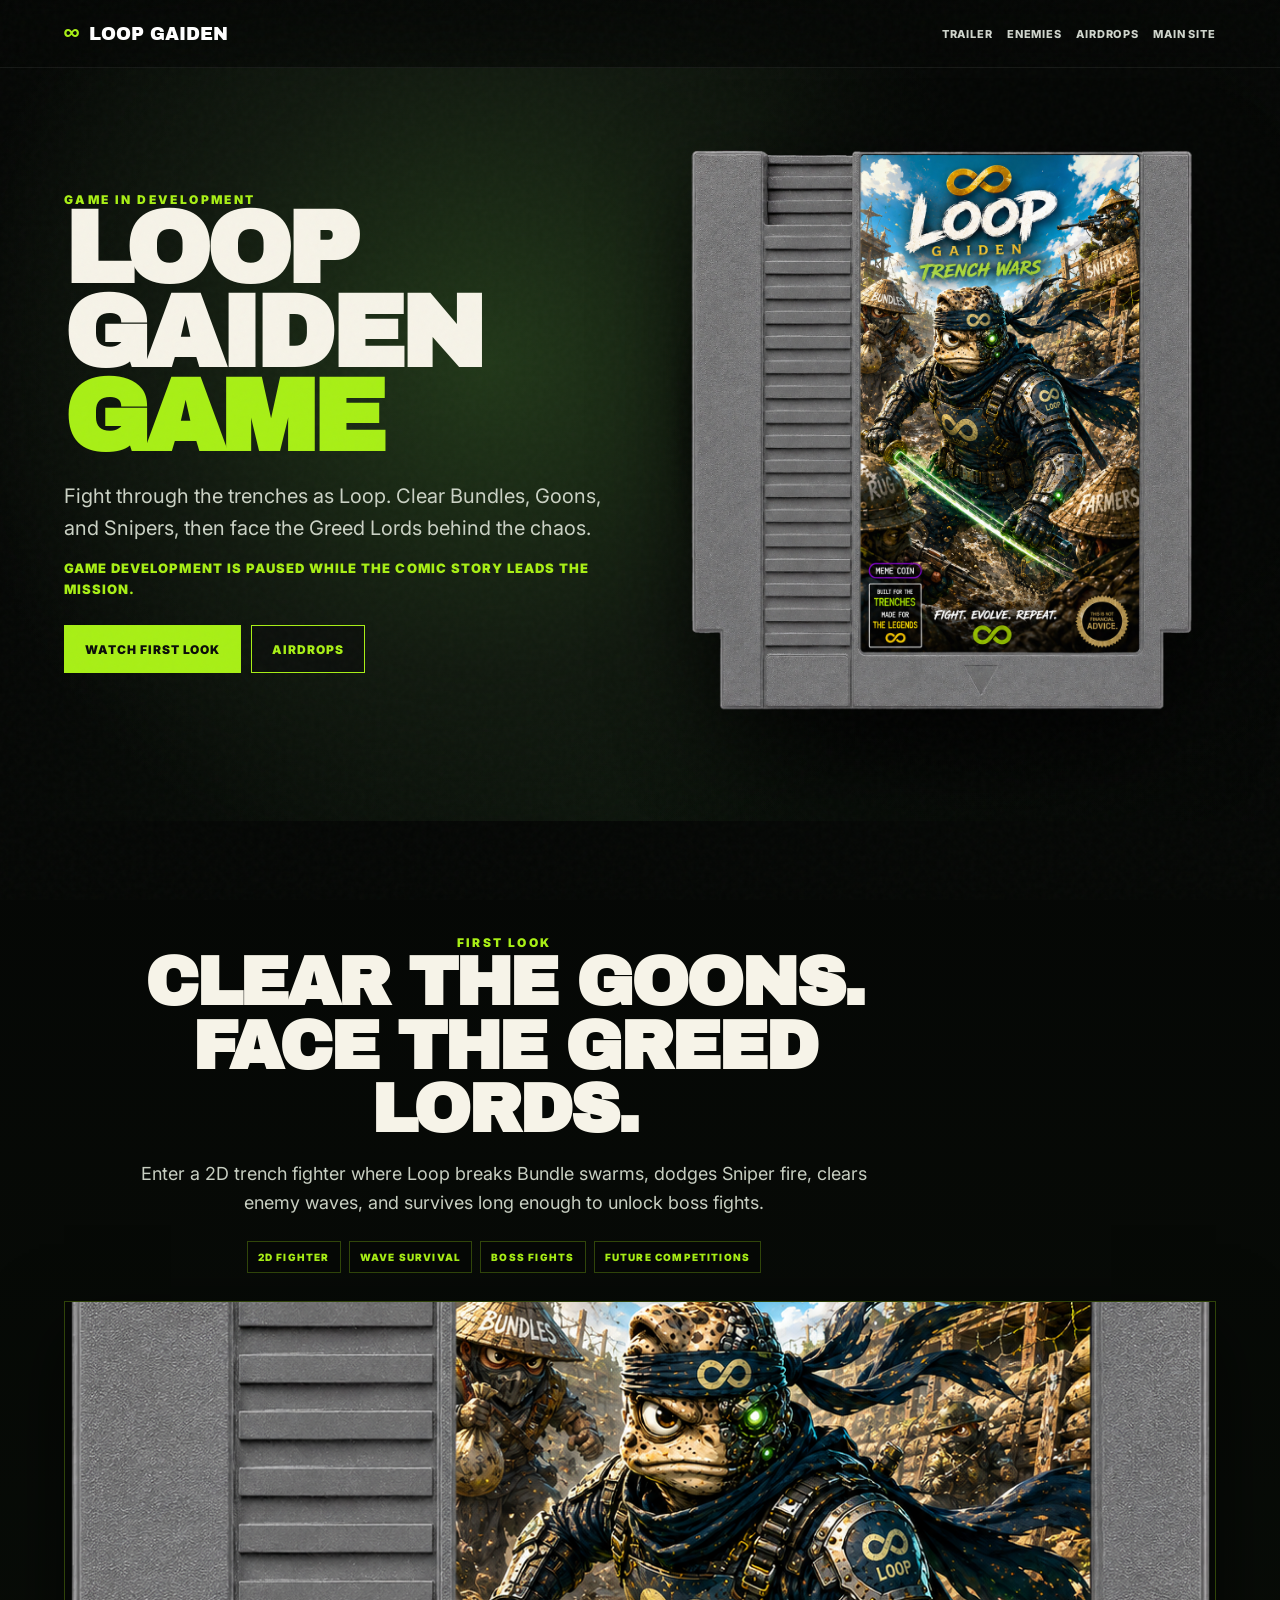
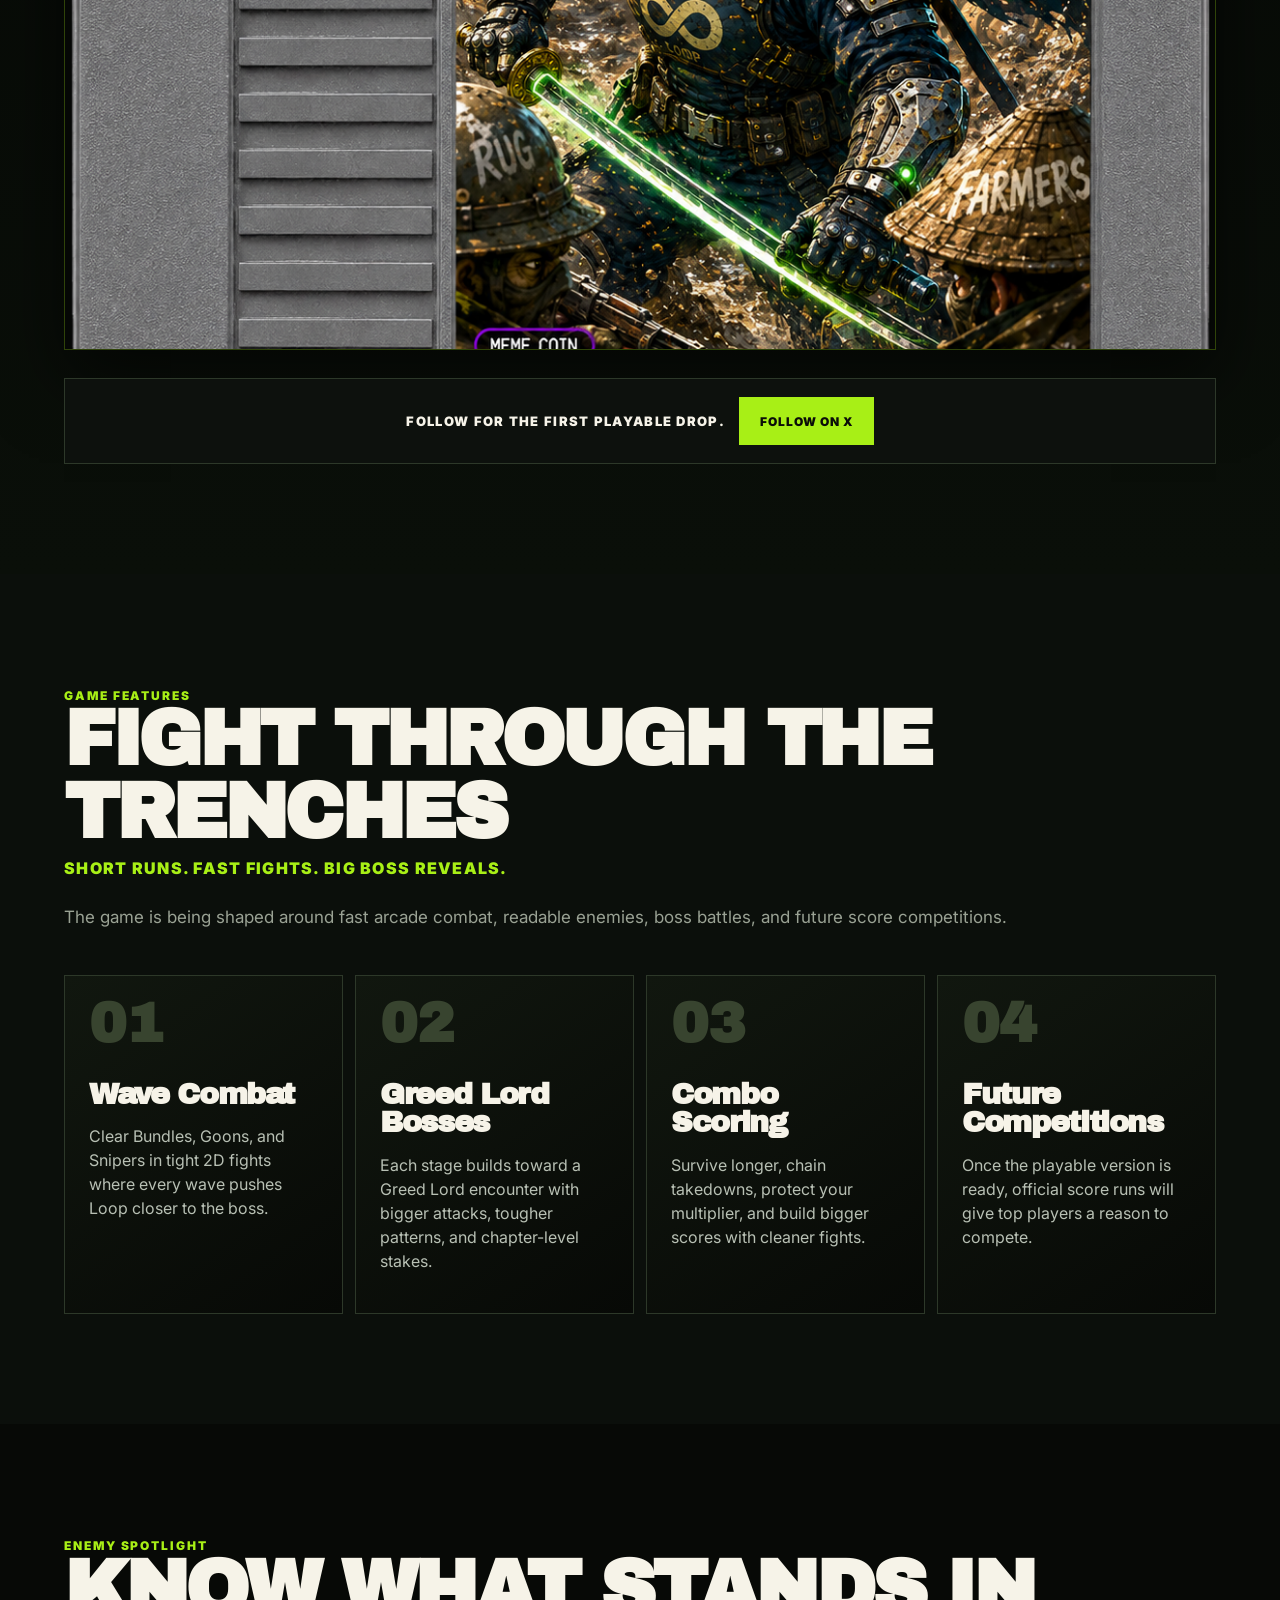
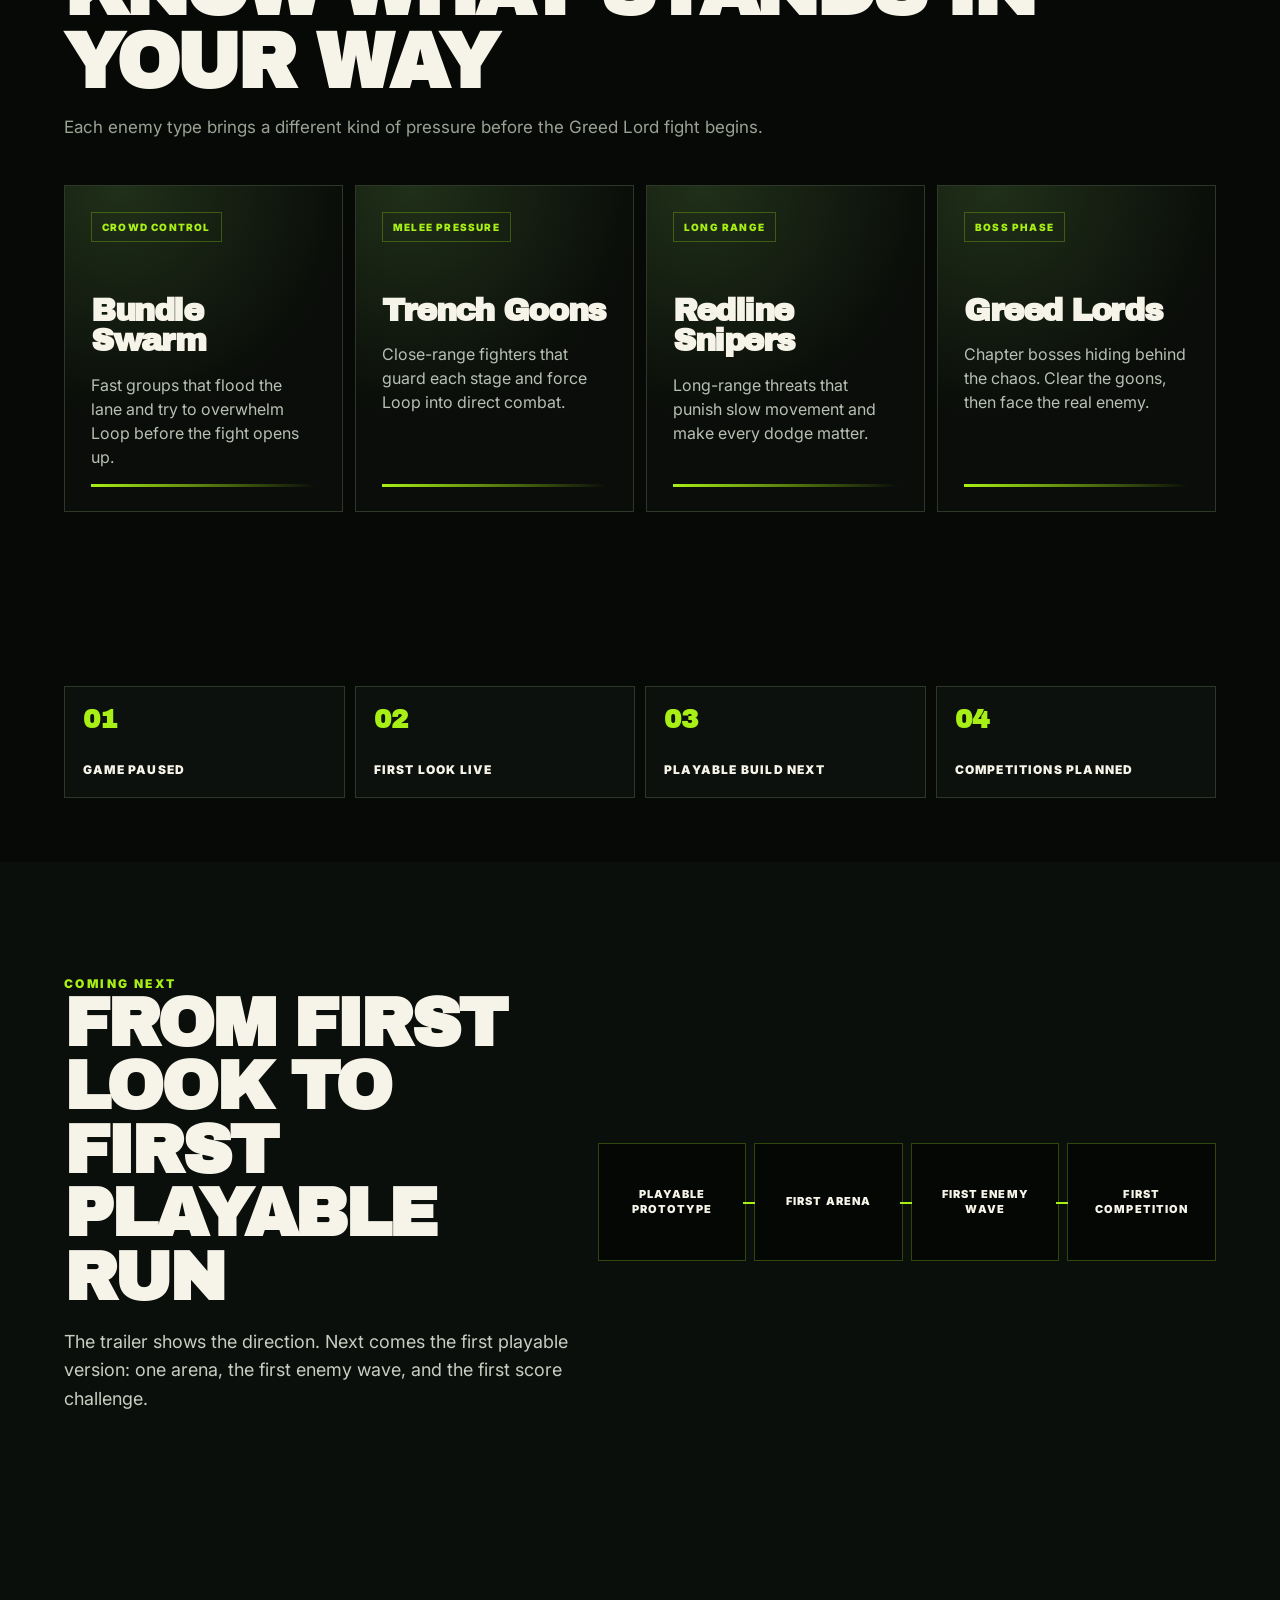
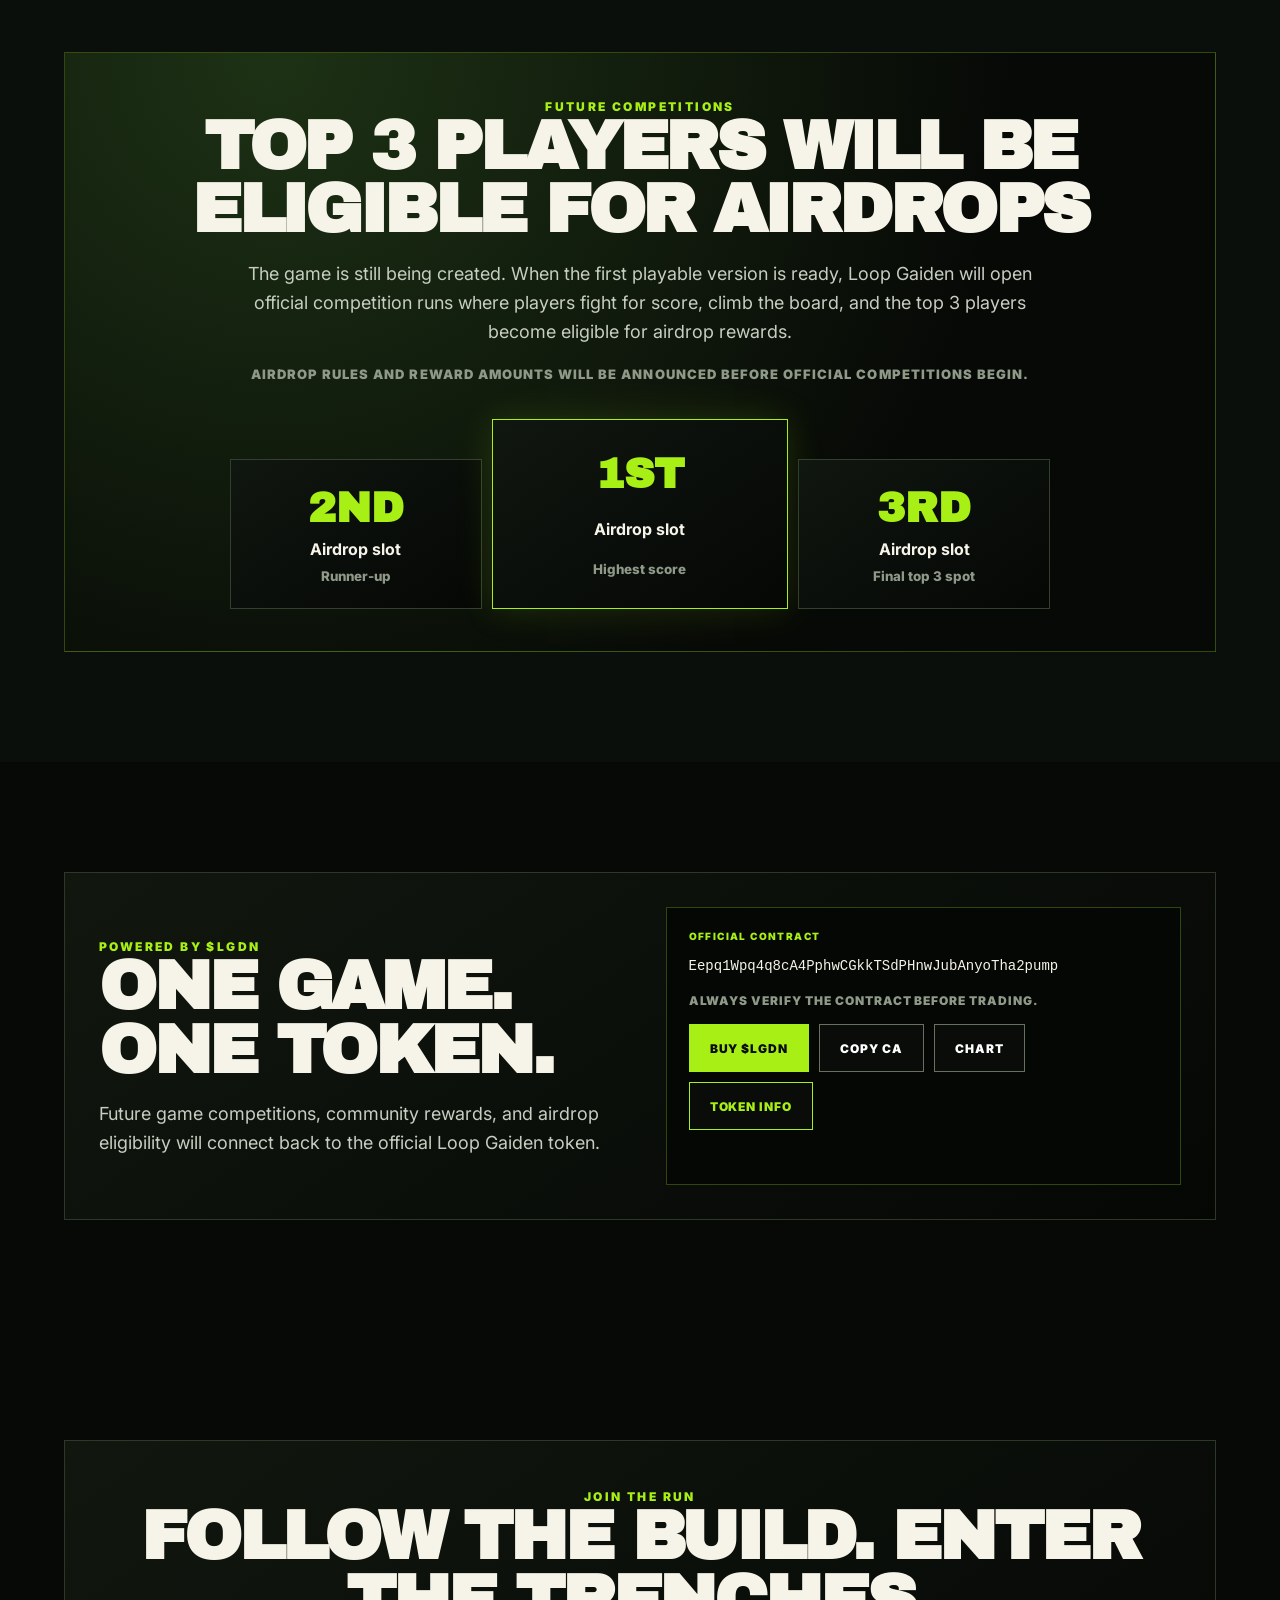
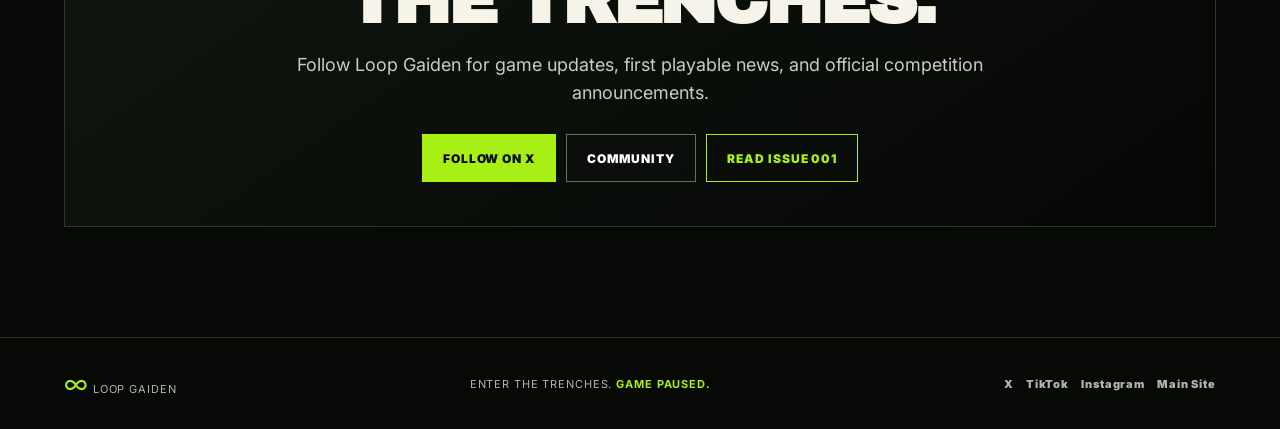
==== commit 36d95edb: "Pause game promotion" ====
--- a/game/index.html
+++ b/game/index.html
@@ -4,19 +4,20 @@
   <meta charset="utf-8" />
   <meta name="viewport" content="width=device-width,initial-scale=1" />
   <meta name="theme-color" content="#0b0e0a" />
-  <meta name="description" content="Watch the first look at Loop Gaiden Game: a 2D trench fighter in development with future competitions and top 3 airdrops." />
+  <meta name="robots" content="noindex,nofollow" />
+  <meta name="description" content="Loop Gaiden Game is paused while the project focuses on the comic story first." />
   <meta property="og:type" content="website" />
   <meta property="og:title" content="Loop Gaiden Game — First Look" />
-  <meta property="og:description" content="A 2D fight game in development where Loop clears the trenches, beats the goons, and faces the Greed Lords." />
+  <meta property="og:description" content="The 2D fight game is paused while Loop Gaiden focuses on the comic story first." />
   <meta property="og:image" content="/assets/game-clean.png" />
   <meta name="twitter:card" content="summary_large_image" />
   <meta name="twitter:title" content="Loop Gaiden Game — First Look" />
-  <meta name="twitter:description" content="A 2D fight game in development where Loop clears the trenches, beats the goons, and faces the Greed Lords." />
+  <meta name="twitter:description" content="The 2D fight game is paused while Loop Gaiden focuses on the comic story first." />
   <meta name="twitter:image" content="/assets/game-clean.png" />
   <title>Loop Gaiden Game — First Look</title>
   <link rel="icon" href="/assets/loop.png" type="image/png" />
   <link rel="apple-touch-icon" href="/assets/loop.png" />
-  <link rel="stylesheet" href="/styles.css?v=20260902-6" />
+  <link rel="stylesheet" href="/styles.css?v=20260902-8" />
 </head>
 <body class="game-page">
   <div class="grain" aria-hidden="true"></div>
@@ -38,10 +39,10 @@
   <main>
     <section class="game-hero section">
       <div class="game-hero-copy reveal">
-        <span class="kicker">GAME IN DEVELOPMENT</span>
+        <span class="kicker">GAME PAUSED</span>
         <h1>LOOP GAIDEN<br><span>GAME</span></h1>
         <p>Fight through the trenches as Loop. Clear Bundles, Goons, and Snipers, then face the Greed Lords behind the chaos.</p>
-        <p class="game-dev-note">Playable build is in development. Competitions open after the first release.</p>
+        <p class="game-dev-note">Game development is paused while the comic story leads the mission.</p>
         <div class="game-hero-actions">
           <a class="btn primary" href="#trailer">WATCH FIRST LOOK</a>
           <a class="btn ghost" href="#competitions">AIRDROPS</a>
@@ -143,7 +144,7 @@
       <div class="status-strip reveal">
         <article>
           <span>01</span>
-          <strong>Game in development</strong>
+          <strong>Game paused</strong>
         </article>
         <article>
           <span>02</span>
@@ -224,7 +225,7 @@
 
   <footer>
     <div><span class="brand-mark">∞</span> LOOP GAIDEN</div>
-    <div>ENTER THE TRENCHES. <b>GAME IN DEVELOPMENT.</b></div>
+    <div>ENTER THE TRENCHES. <b>GAME PAUSED.</b></div>
     <div class="footer-socials">
       <a href="https://x.com/loopgaiden" target="_blank" rel="noopener">X</a>
       <a href="https://www.tiktok.com/@loopgaiden" target="_blank" rel="noopener">TikTok</a>
--- a/styles.css
+++ b/styles.css
@@ -24,6 +24,7 @@
 .mission{position:relative;background:linear-gradient(180deg,#090c08,#0d110d 48%,#070906);overflow:hidden}.mission:before{content:"∞";position:absolute;right:-6vw;top:60px;font:900 min(34vw,420px) 'Archivo Black';color:#a8ef1607;pointer-events:none}.mission-path{position:relative;display:grid;gap:22px}.mission-path:before{content:"";position:absolute;top:24px;bottom:170px;left:38px;width:2px;background:linear-gradient(var(--acid),#a8ef1640,#ffffff10)}.mission-chapter{position:relative;display:grid;grid-template-columns:76px 1fr;gap:24px;align-items:start}.mission-marker{position:relative;z-index:2;display:grid;place-items:center;width:76px;height:76px;border:1px solid #a8ef164a;background:#070906;color:var(--acid);font:900 24px 'Archivo Black';box-shadow:0 0 32px #a8ef1614}.mission-card{position:relative;min-height:220px;padding:30px;border:1px solid #2d3829;background:linear-gradient(135deg,#101610,#090c08);overflow:hidden}.mission-card:after{content:"";position:absolute;inset:auto 18px 18px auto;width:120px;height:120px;border:1px solid #a8ef1618;transform:rotate(45deg)}.mission-status{display:inline-flex;max-width:100%;margin-bottom:16px;padding:8px 10px;border:1px solid #a8ef1645;background:#050705;color:var(--acid);font-size:10px;font-weight:900;letter-spacing:.12em;line-height:1.3}.mission-card h3{position:relative;z-index:1;font-size:clamp(28px,3.2vw,48px);line-height:.96}.mission-card p{position:relative;z-index:1;max-width:680px;color:#c7cec1;font-size:17px;line-height:1.55}.mission-card ul{position:relative;z-index:1;display:grid;grid-template-columns:repeat(2,minmax(0,1fr));gap:10px 20px;margin:22px 0 0;padding:0;list-style:none}.mission-card li{position:relative;padding-left:18px;color:#aeb7a8;font-size:14px;font-weight:800;line-height:1.35}.mission-card li:before{content:"";position:absolute;left:0;top:.58em;width:7px;height:7px;background:var(--acid)}.mission-chapter.live .mission-card,.mission-chapter.active .mission-card{border-color:#a8ef1658}.mission-chapter.live .mission-status{background:var(--acid);color:#081000}.mission-chapter.active .mission-marker{background:var(--acid);color:#081000;animation:missionPulse 2.4s ease-in-out infinite}.mission-chapter.active .mission-card{box-shadow:0 0 42px #a8ef1618}.mission-chapter.active .mission-card:before{content:"CURRENT MISSION";position:absolute;right:22px;top:22px;color:#a8ef1630;font:900 28px 'Archivo Black';letter-spacing:.04em}.mission-chapter.next .mission-marker{border-color:var(--gold);color:var(--gold)}.mission-chapter.next .mission-status{border-color:#d2a84b66;color:var(--gold)}.mission-chapter.sealed .mission-card{background:linear-gradient(135deg,#101510,#050705)}.mission-chapter.sealed .mission-marker,.mission-chapter.hunt .mission-marker,.mission-chapter.future .mission-marker{color:#8f9988;border-color:#65725b}.boss-chip,.trenches-call{position:relative;z-index:1;display:inline-flex;margin-top:24px;padding:12px 14px;border:1px solid var(--acid);color:var(--acid);font-size:12px;font-weight:900;letter-spacing:.12em;line-height:1.25}.boss-chip.defeated{background:#a8ef16;color:#081000}.trenches-call{font-family:'Archivo Black',sans-serif;font-size:clamp(20px,3vw,36px);line-height:1;background:#11180f}.extractor-silhouette{position:absolute;right:28px;bottom:-32px;font:900 190px 'Archivo Black';color:#a8ef160d;line-height:1}.boss-grid{position:relative;z-index:1;display:grid;grid-template-columns:repeat(7,1fr);gap:8px;margin-top:24px}.boss-grid span{min-height:74px;padding:12px 8px;border:1px solid #33402e;background:#070906;color:#788274;display:grid;place-items:center;text-align:center;font-size:11px;font-weight:900;letter-spacing:.08em}.boss-grid .defeated{background:var(--acid);border-color:var(--acid);color:#081000}.boss-grid .active{border-color:var(--acid);color:var(--acid);box-shadow:0 0 24px #a8ef161f}.mission-final{position:relative;margin-left:100px;padding:46px;border:1px dashed #a8ef1655;background:radial-gradient(circle at 50% 0%,#1d2916,#050705 58%);text-align:center;overflow:hidden}.mission-final:before{content:"?";position:absolute;right:24px;top:-36px;font:900 190px 'Archivo Black';color:#ffffff08}.mission-final span{color:var(--acid);font-size:12px;font-weight:900;letter-spacing:.18em}.mission-final h3{font-size:clamp(34px,5vw,72px);line-height:.95;margin:18px 0}.mission-final p{color:#c7cec1;font-size:19px}.mission-final strong{display:inline-flex;margin-top:12px;padding:10px 14px;border:1px solid #65725b;color:#8f9988;font-size:11px;letter-spacing:.14em}@keyframes missionPulse{0%,100%{box-shadow:0 0 0 0 #a8ef1640}50%{box-shadow:0 0 0 12px #a8ef1600}}
 .story{background:#080b08}.issue-viewer:not(.open){display:none}.reader-progress{max-width:520px;margin-top:22px;color:#cfd4cc;font-size:12px;font-weight:900;letter-spacing:.1em;text-transform:uppercase}.progress-track{height:7px;margin-top:10px;border:1px solid #384433;background:#050705;overflow:hidden}.progress-track span{display:block;width:20%;height:100%;background:var(--acid);transition:width .25s ease}.scene-picker{display:flex;flex-wrap:wrap;gap:8px;margin-top:16px}.scene-picker button{width:40px;height:36px;border:1px solid #384433;background:#080a07;color:#cfd4cc;font-family:inherit;font-size:11px;font-weight:900;cursor:pointer}.scene-picker button.active,.scene-picker button:hover,.scene-picker button:focus-visible{border-color:var(--acid);background:var(--acid);color:#081000;outline:0}.issue-actions{display:flex;flex-wrap:wrap;gap:10px;margin-top:24px}.issue-actions button{font-family:inherit;cursor:pointer}
 .scene-stack{display:grid;gap:24px}.issue-start{display:grid;grid-template-columns:.9fr 1fr;gap:40px;align-items:center;min-height:560px;padding:34px;border:1px solid #a8ef1630;background:radial-gradient(circle at 20% 20%,#1b2517,#080b08 58%);scroll-margin-top:92px}.issue-start-cover img{display:block;width:min(420px,100%);margin:auto;border:1px solid #a8ef1640;box-shadow:0 24px 70px #000b}.issue-start-copy h3{font-size:clamp(52px,7vw,96px);line-height:.9}.issue-start-copy p{color:#c3c9bf;font-size:18px;line-height:1.6}.scene{position:relative;display:grid;grid-template-columns:1.45fr .8fr;min-height:470px;border:1px solid var(--line);background:#0d110d;overflow:hidden;scroll-margin-top:92px}.scene.reverse{grid-template-columns:.8fr 1.45fr}.scene.reverse .scene-media{grid-column:2;grid-row:1}.scene.reverse .scene-copy{grid-column:1;grid-row:1}.scene-media{position:relative;min-height:470px;background:#050705}.scene img,.scene video{width:100%;height:100%;min-height:470px;object-fit:cover;background:#050705}.scene video{display:block}.video-loading,.video-retry{position:absolute;left:16px;bottom:16px;padding:9px 11px;border:1px solid #a8ef1645;background:#050705d9;color:var(--acid);font-size:10px;font-weight:900;letter-spacing:.12em}.video-loading{pointer-events:none}.video-retry{display:none;cursor:pointer;font-family:inherit}.scene-media.loaded .video-loading{opacity:0}.scene-media.failed .video-loading{display:none}.scene-media.failed .video-retry{display:inline-flex}.scene-copy{padding:48px;display:flex;flex-direction:column;justify-content:center}.scene-copy span{color:var(--acid);font-size:11px;font-weight:900;letter-spacing:.15em}.scene-copy h3{font-size:clamp(31px,4vw,56px);line-height:.94;margin:14px 0}.scene-copy p{color:#b8c0b4;line-height:1.6;font-size:17px}.scene-nav{display:flex;flex-wrap:wrap;gap:10px;margin-top:18px}.scene-next{width:max-content;border:1px solid #66725e;background:#0b0f0bba;color:white;padding:13px 16px;font-family:inherit;font-size:11px;font-weight:900;letter-spacing:.08em;cursor:pointer;transition:.2s}.scene-next:hover,.scene-next:focus-visible{border-color:var(--acid);color:var(--acid);transform:translateY(-2px);outline:0}.scene-next:disabled{border-color:#30382c;color:#65705f;cursor:not-allowed;transform:none}.scene-num{position:absolute;top:20px;left:20px;z-index:2;font-family:'Archivo Black';font-size:68px;color:#ffffff18}
+.scene-media,.scene-copy{min-width:0}.scene-copy h3{max-width:100%;overflow-wrap:anywhere;word-break:break-word}.scene.reverse .scene-copy h3{font-size:clamp(26px,2.55vw,38px)}
 .locked{min-height:320px;border:1px dashed #65725b;background:radial-gradient(circle at 50% 20%,#1a2412,#090b08 65%);display:grid;place-items:center;text-align:center;scroll-margin-top:92px}.locked .lock-icon{font-size:80px;color:var(--acid)}.locked small{display:block;color:var(--muted);letter-spacing:.2em}.locked h3{font-size:38px;margin:8px}.issue-actions-bottom{justify-content:center}
 .lords{background:#0a0d09}.lord-grid{display:grid;grid-template-columns:repeat(4,1fr);gap:14px}.lord-card{min-height:380px;border:1px solid #2c3628;background:#101510;position:relative;overflow:hidden}.lord-card.farmer{grid-column:span 2;display:grid;grid-template-columns:.92fr 1fr;cursor:pointer;transition:border-color .2s ease,transform .2s ease,box-shadow .2s ease}.lord-card.farmer:hover,.lord-card.farmer:focus-visible,.lord-card.farmer.issue-open{border-color:var(--acid);transform:translateY(-2px);box-shadow:0 0 34px #a8ef161a;outline:0}.cover-frame{margin:22px;border:1px solid #a8ef1630;background:#050705;box-shadow:0 18px 45px #0009;transform:rotate(-1.5deg)}.lord-card.farmer img{width:100%;height:100%;object-fit:cover;object-position:center;background:radial-gradient(circle at 50% 30%,#2f351d,#0a0d09 70%)}.lord-info{padding:32px;display:flex;flex-direction:column;justify-content:center}.issue-card-info{background:linear-gradient(135deg,#101510,#090c08)}.lord-info h3,.silhouette h3{font-size:34px}.lord-index{font:900 54px 'Archivo Black';color:#ffffff12}.issue-card-info .lord-index{font-size:clamp(24px,3vw,42px);color:var(--acid)}.lord-info p,.silhouette p{color:var(--acid);font-weight:900}.status{display:inline-block;width:max-content;margin-top:20px;padding:8px 10px;border:1px solid var(--acid);font-size:10px;letter-spacing:.1em}.issue-button{background:#101510;color:var(--acid);font-weight:900;cursor:pointer}.lord-card.issue-open .issue-button,.issue-button:hover,.issue-button:focus-visible{background:var(--acid);color:#0b0d09;outline:0}.silhouette{display:grid;place-items:end start;padding:26px;background:linear-gradient(160deg,#101510,#050605)}.silhouette:before{content:"?";position:absolute;right:18px;top:0;font:900 150px 'Archivo Black';color:#a8ef1609}.silhouette span{color:#697064;font-size:10px;letter-spacing:.16em}
 .loop-code{background:linear-gradient(#0a0d09,#060806)}.code-panel,.ledger{border:1px solid #33402e;background:#0d110d;padding:46px;display:grid;grid-template-columns:1fr 1fr;gap:50px}.code-panel em{font-style:normal;color:var(--acid)}.code-rules{display:grid}.code-rules div{display:flex;align-items:center;gap:18px;border-bottom:1px solid #293027;padding:18px 0}.code-rules b{font:900 28px 'Archivo Black';color:var(--acid)}.code-rules span{font-weight:900}.ledger{margin-top:18px}.ledger p{color:var(--muted);line-height:1.6}.fee-grid{display:grid;grid-template-columns:repeat(3,1fr);gap:8px}.fee-grid div{padding:20px;border:1px solid #2c3827;background:#101610;text-align:center}.fee-grid strong{display:block;font:900 42px 'Archivo Black';color:var(--acid)}
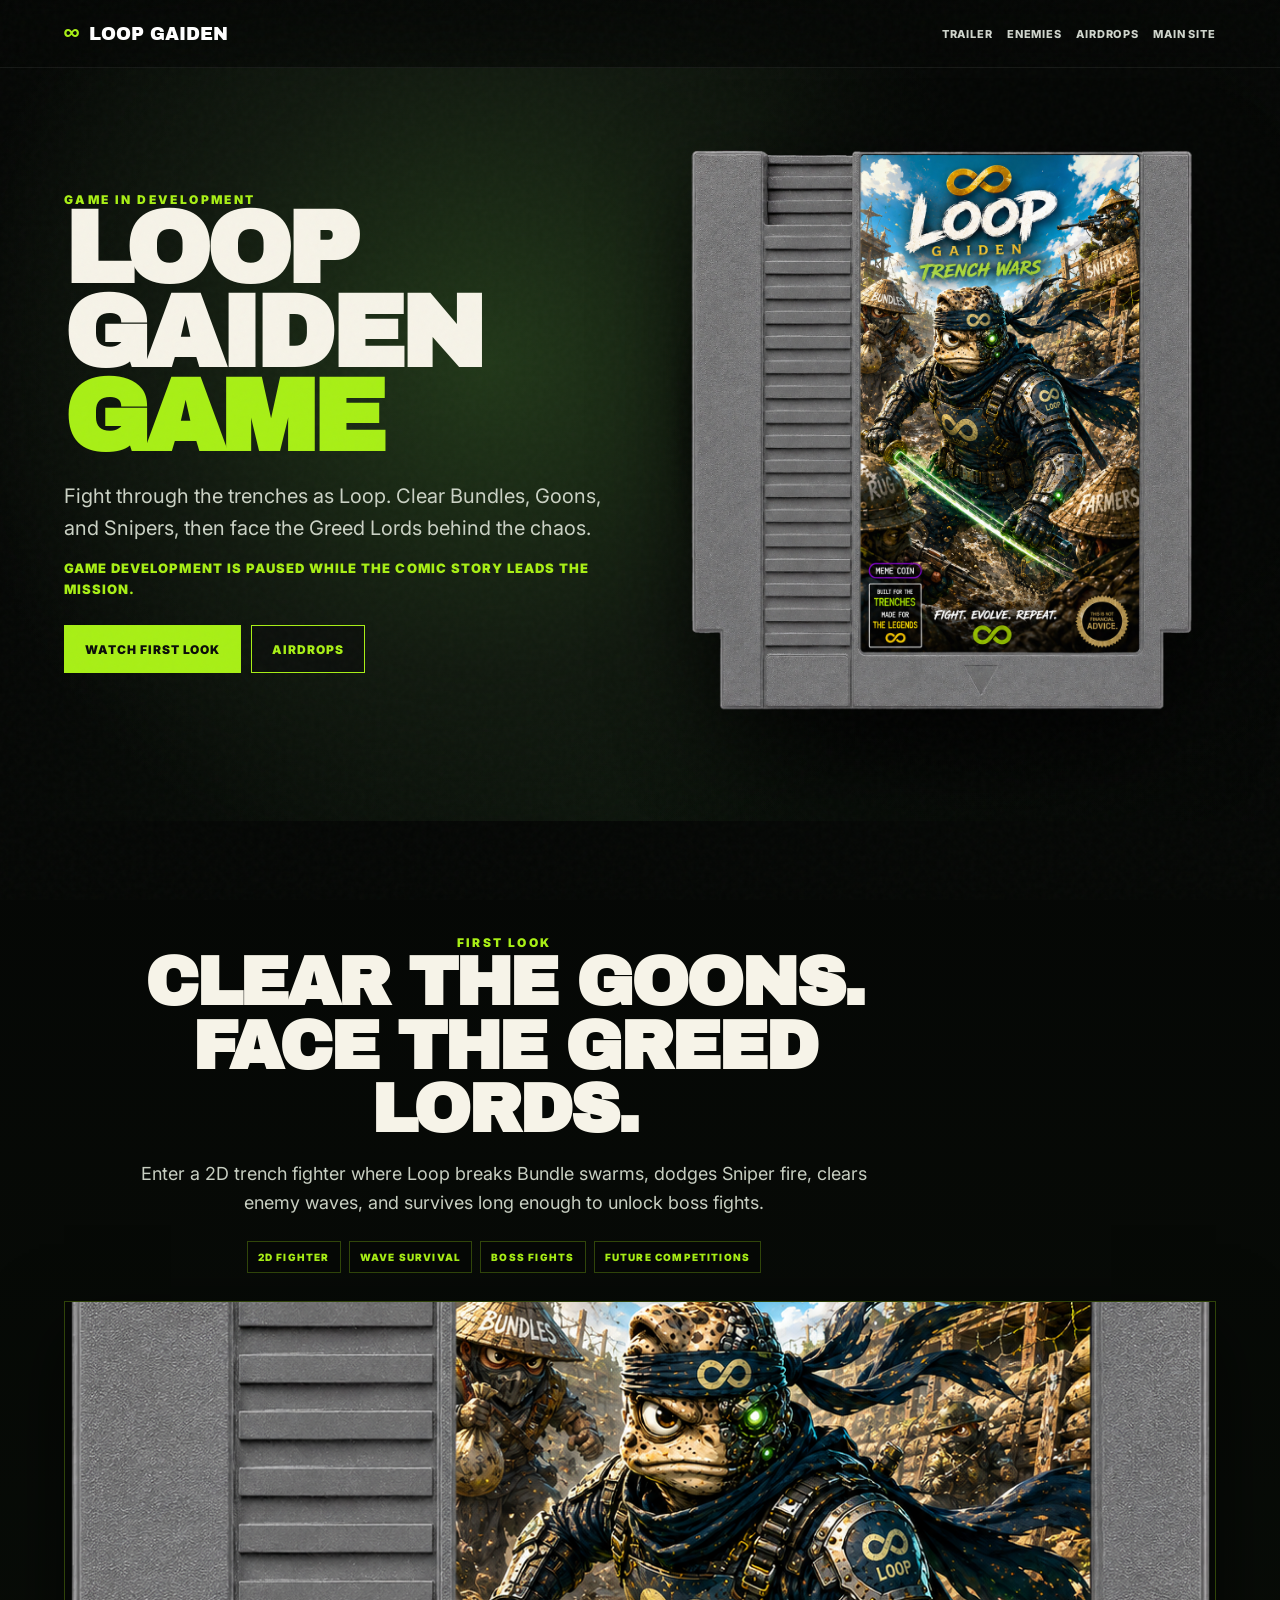
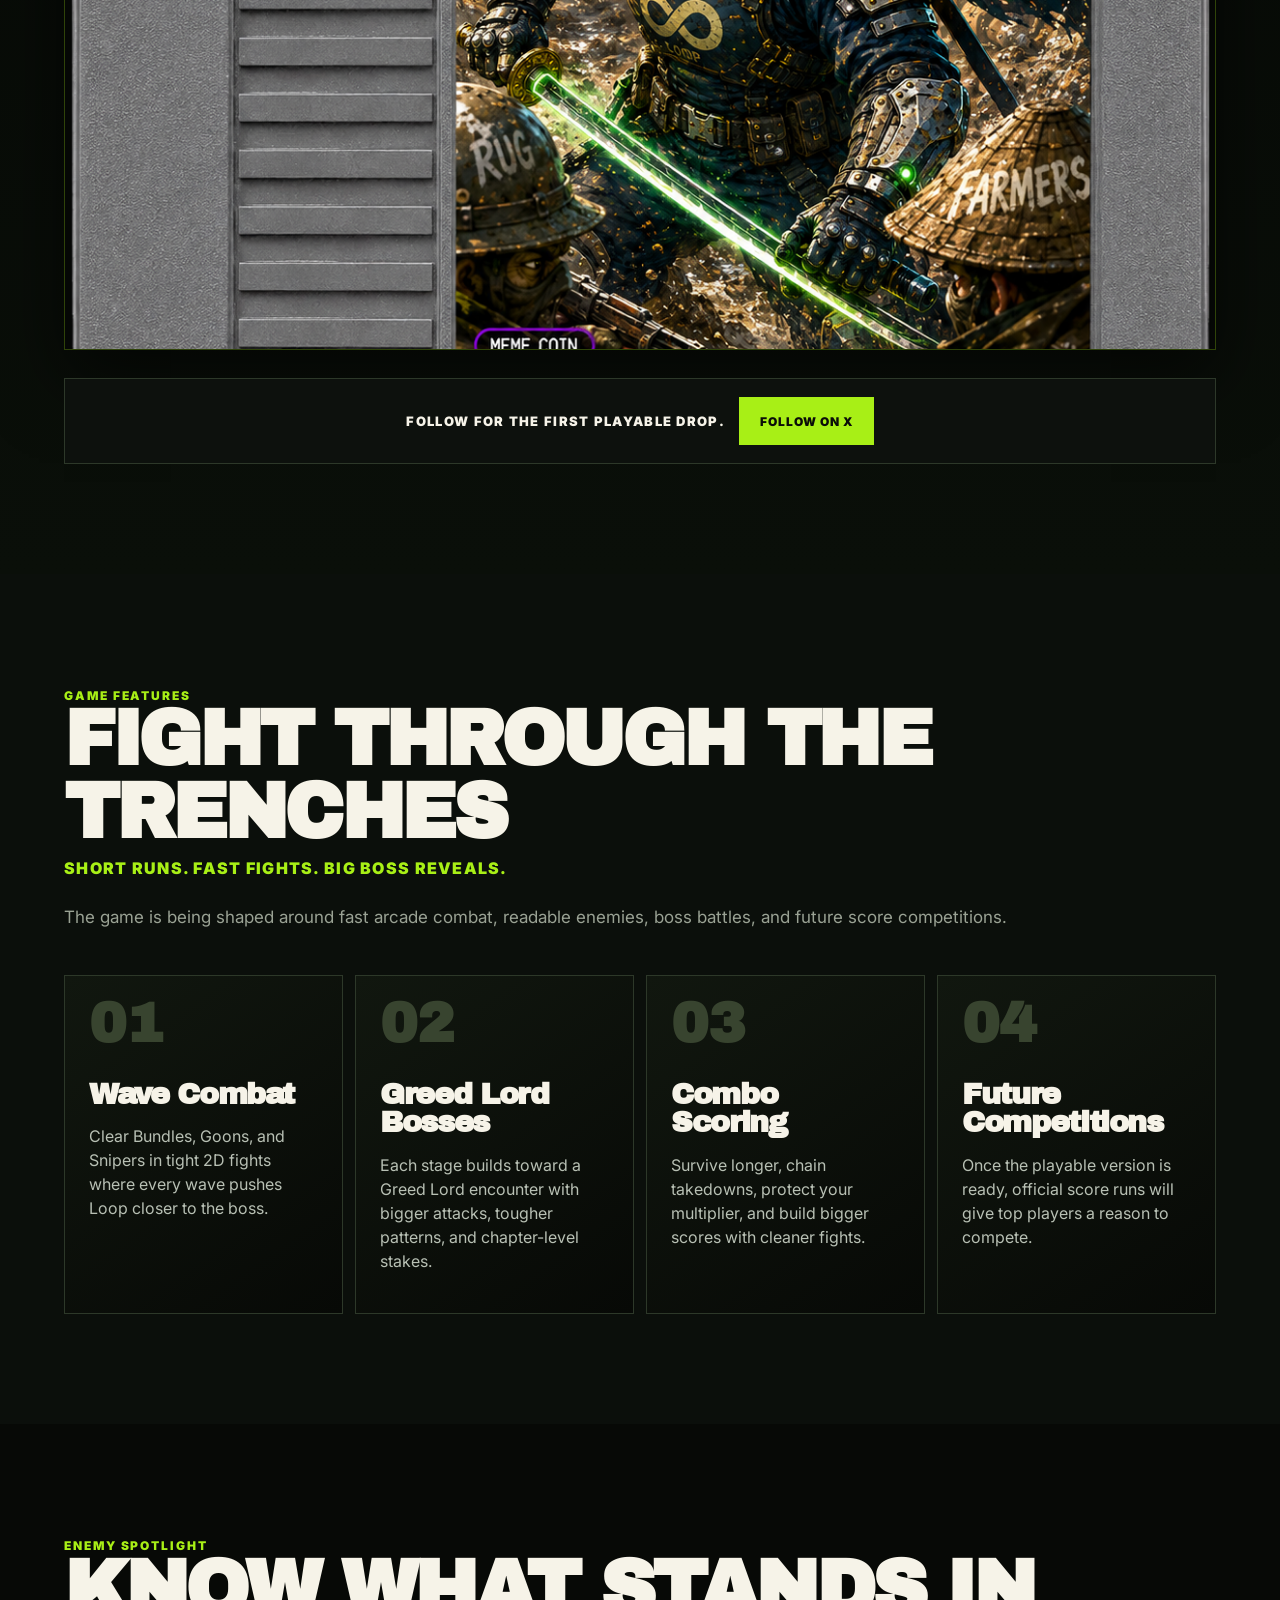
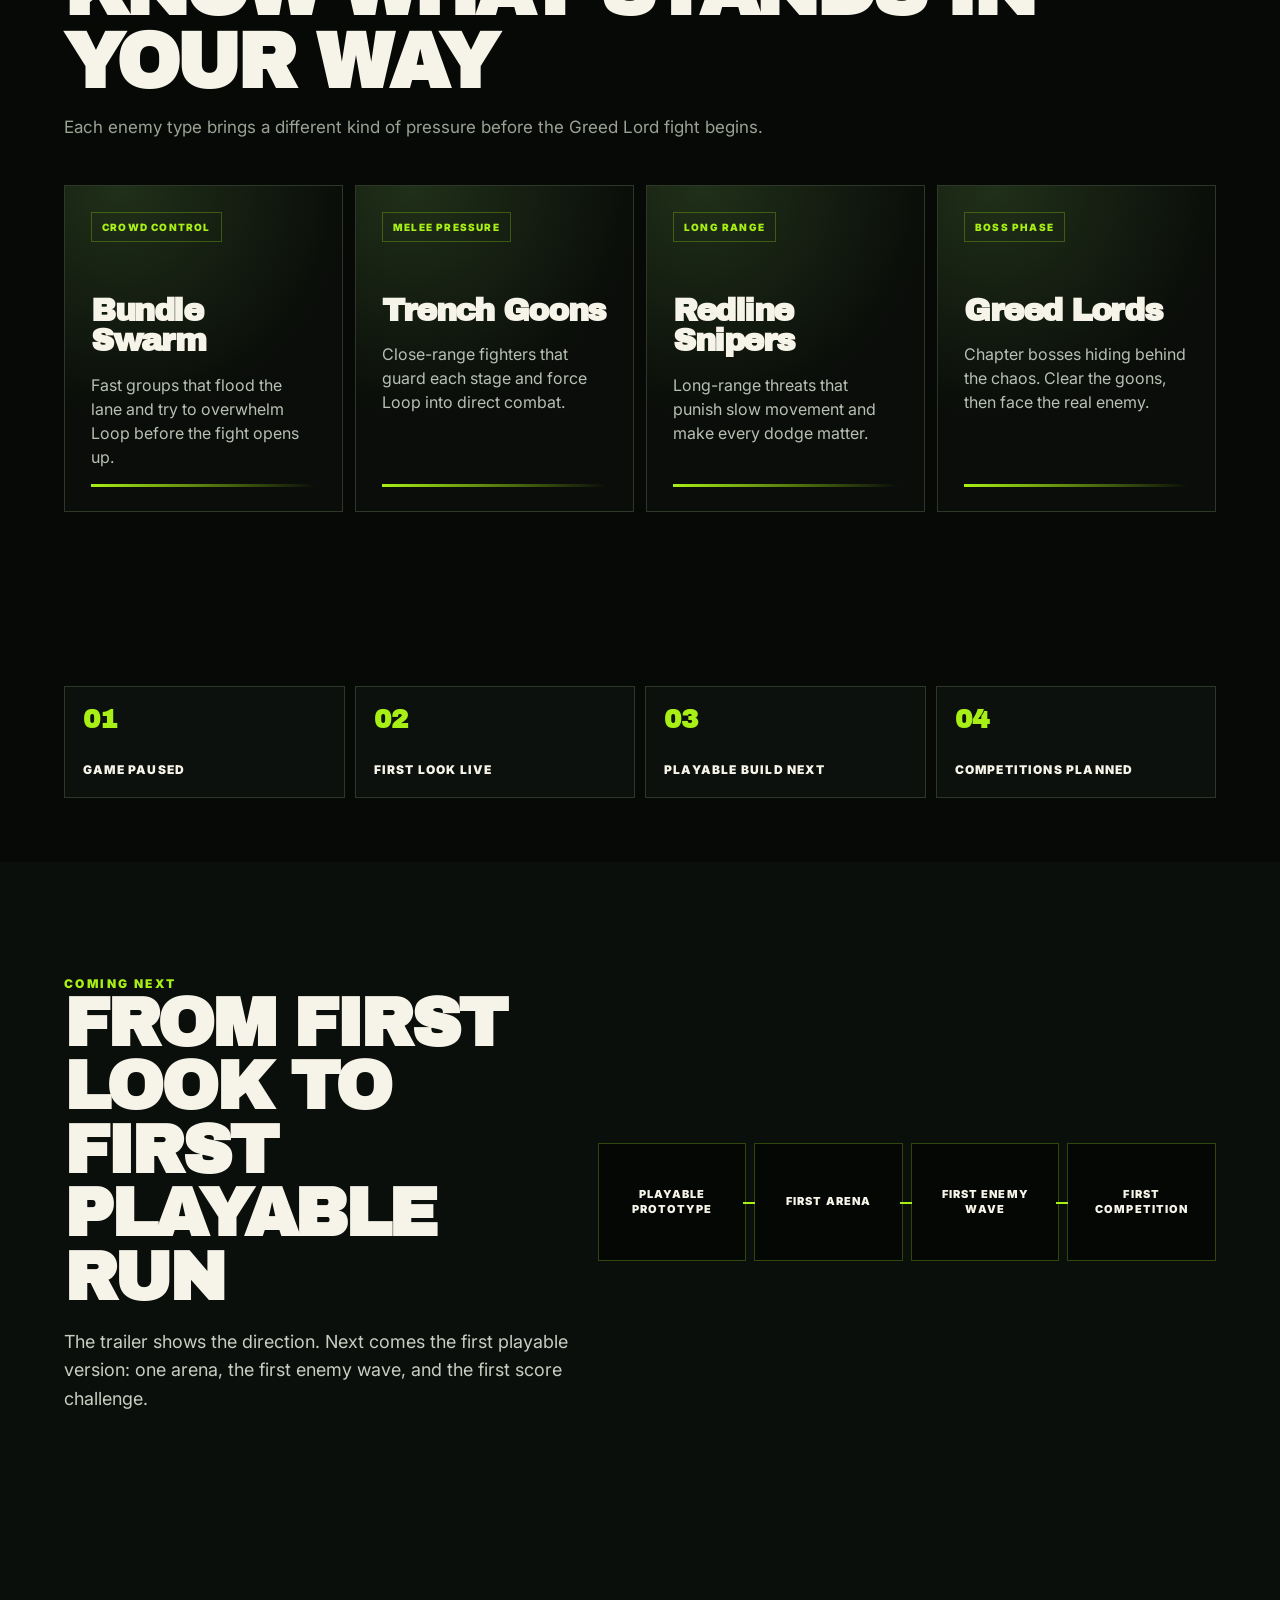
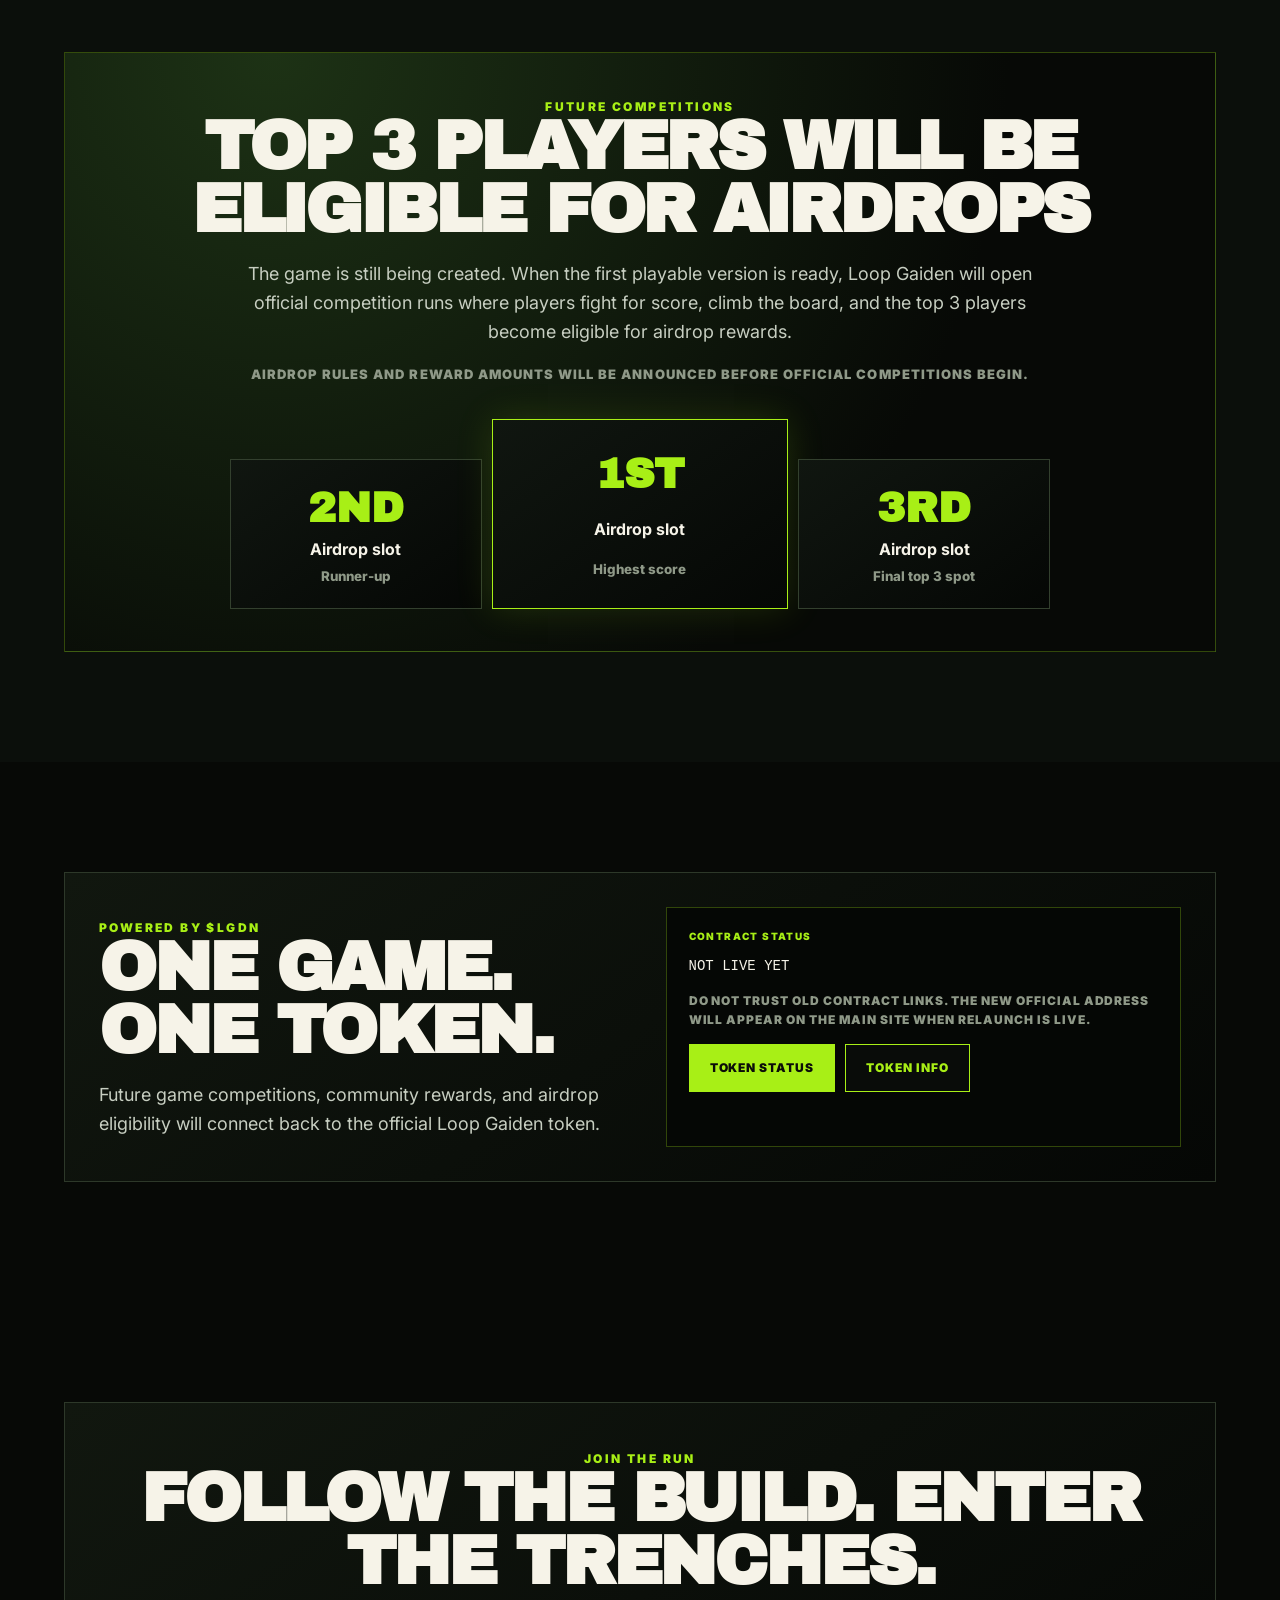
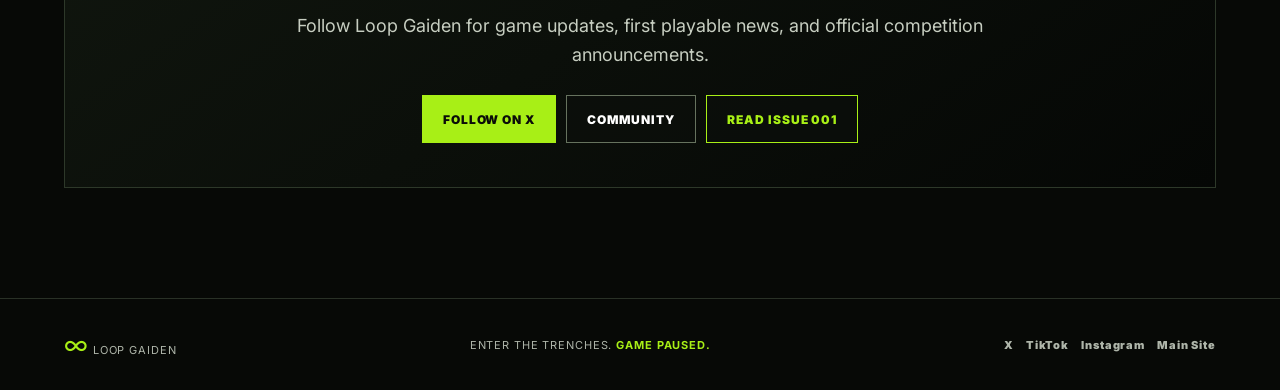
==== commit 03321b5e: "Remove old token contract" ====
--- a/game/index.html
+++ b/game/index.html
@@ -195,13 +195,11 @@
           <p>Future game competitions, community rewards, and airdrop eligibility will connect back to the official Loop Gaiden token.</p>
         </div>
         <div class="game-token-card">
-          <span>OFFICIAL CONTRACT</span>
-          <code data-contract-address>Eepq1Wpq4q8cA4PphwCGkkTSdPHnwJubAnyoTha2pump</code>
-          <p class="token-fineprint">Always verify the contract before trading.</p>
+          <span>CONTRACT STATUS</span>
+          <code data-contract-address>NOT LIVE YET</code>
+          <p class="token-fineprint">Do not trust old contract links. The new official address will appear on the main site when relaunch is live.</p>
           <div class="game-token-actions">
-            <a class="btn primary" href="https://pump.fun/coin/Eepq1Wpq4q8cA4PphwCGkkTSdPHnwJubAnyoTha2pump" target="_blank" rel="noopener">BUY $LGDN</a>
-            <button class="btn" type="button" data-copy-contract>COPY CA</button>
-            <a class="btn" href="https://dexscreener.com/search?q=Eepq1Wpq4q8cA4PphwCGkkTSdPHnwJubAnyoTha2pump" target="_blank" rel="noopener">CHART</a>
+            <a class="btn primary" href="/#token">TOKEN STATUS</a>
             <a class="btn ghost" href="/#token">TOKEN INFO</a>
           </div>
           <div class="copy-message" data-copy-message aria-live="polite"></div>
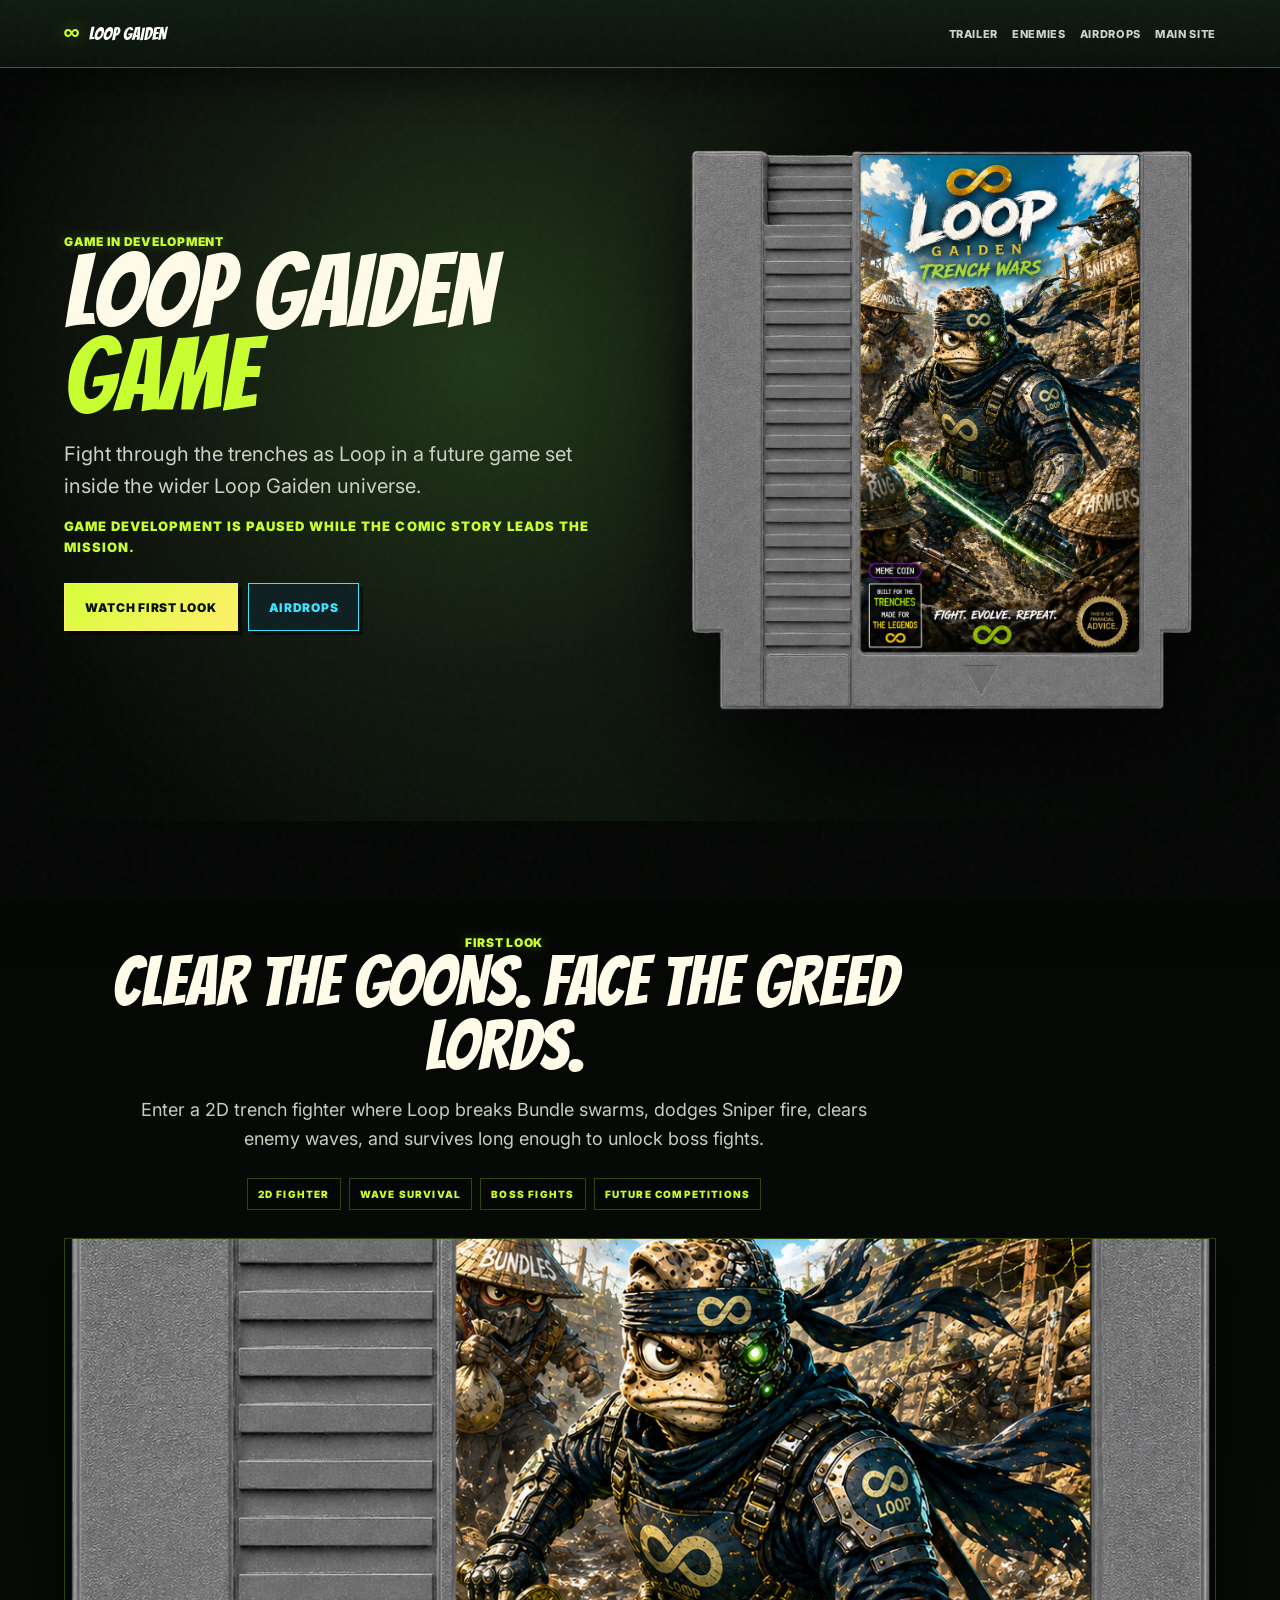
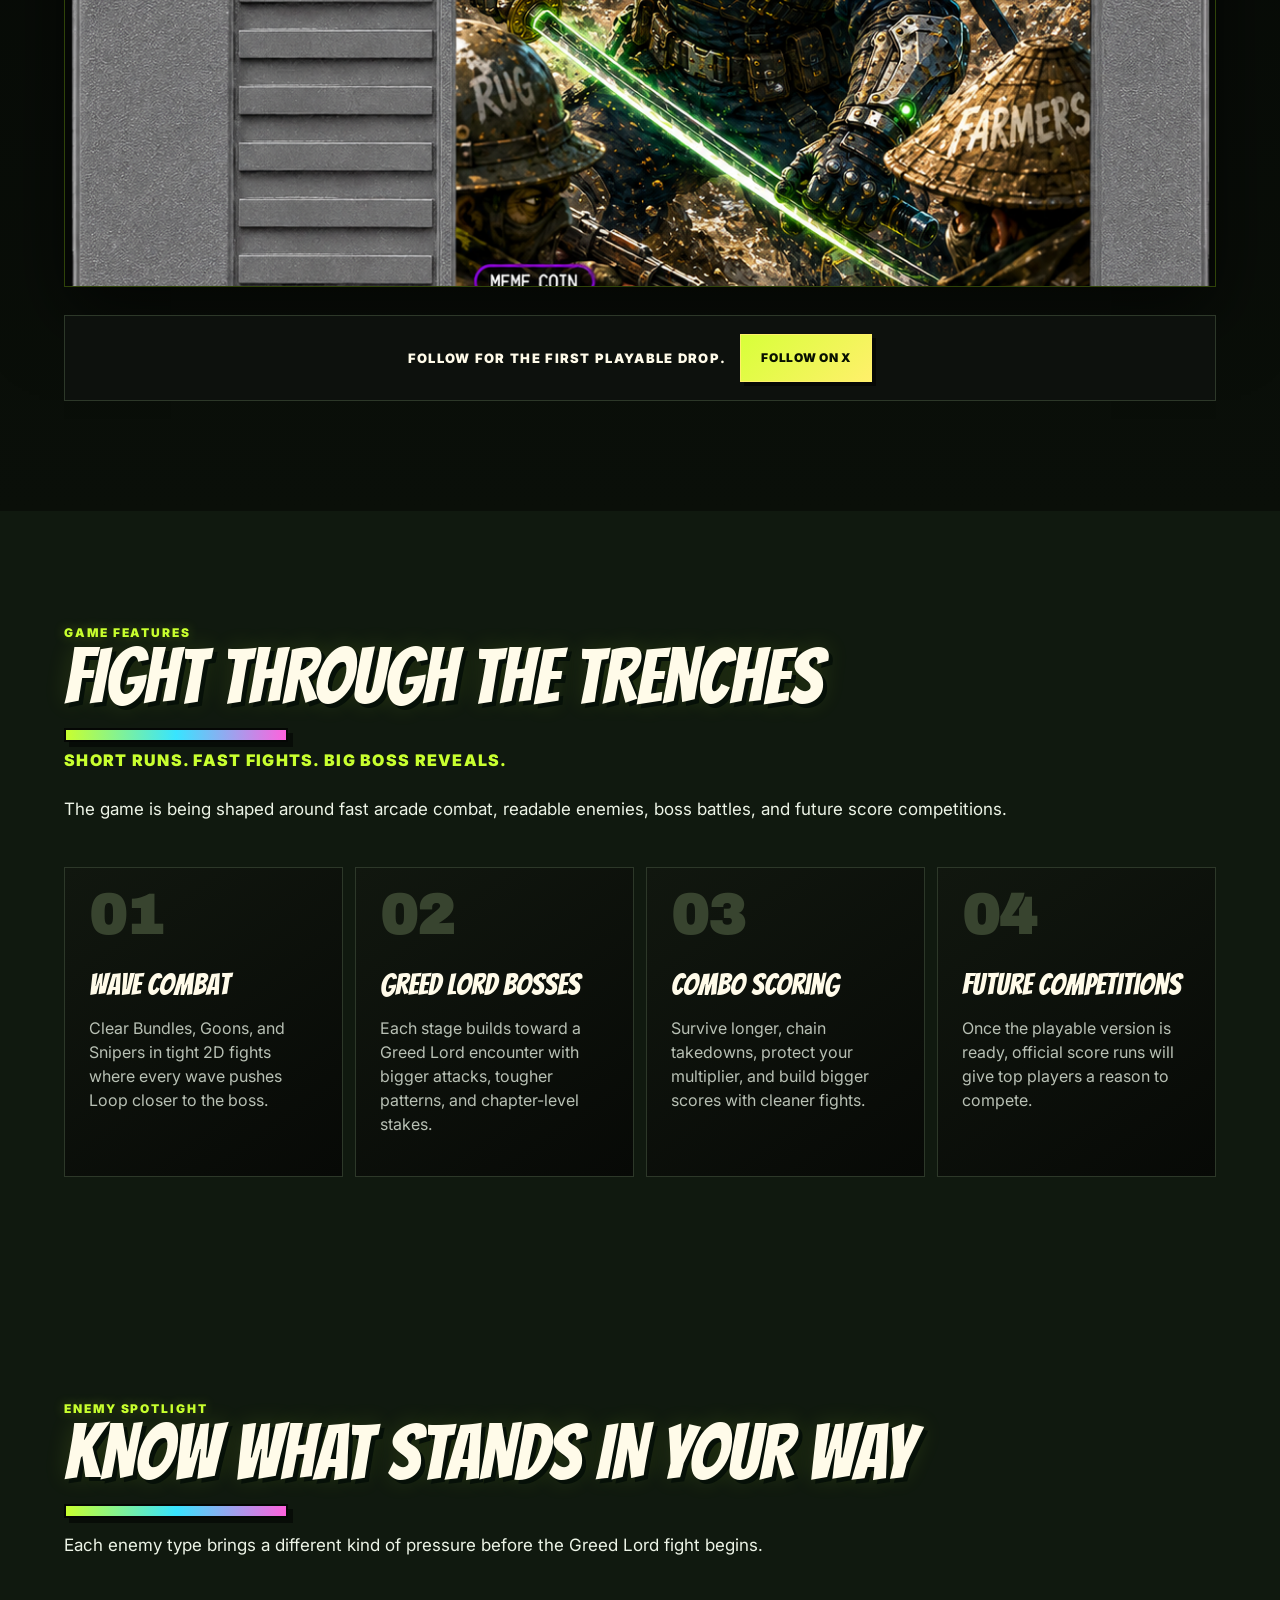
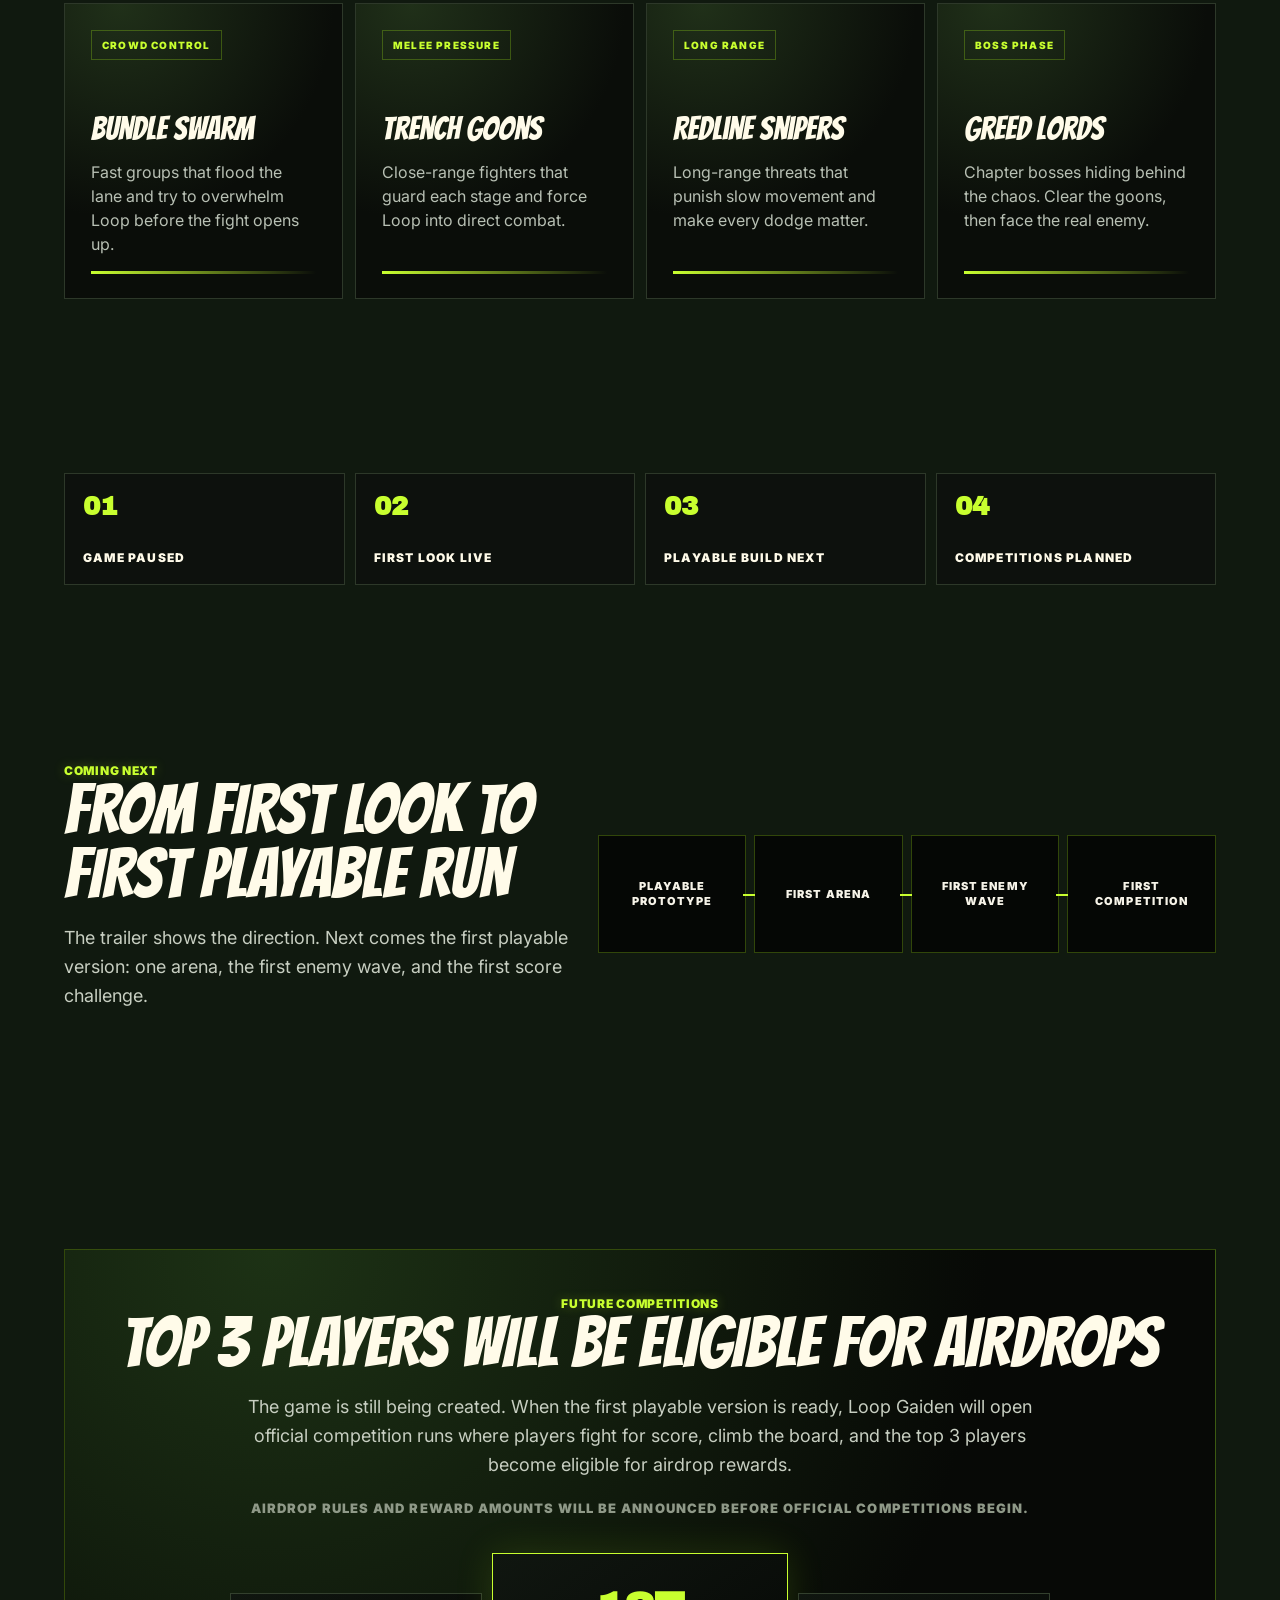
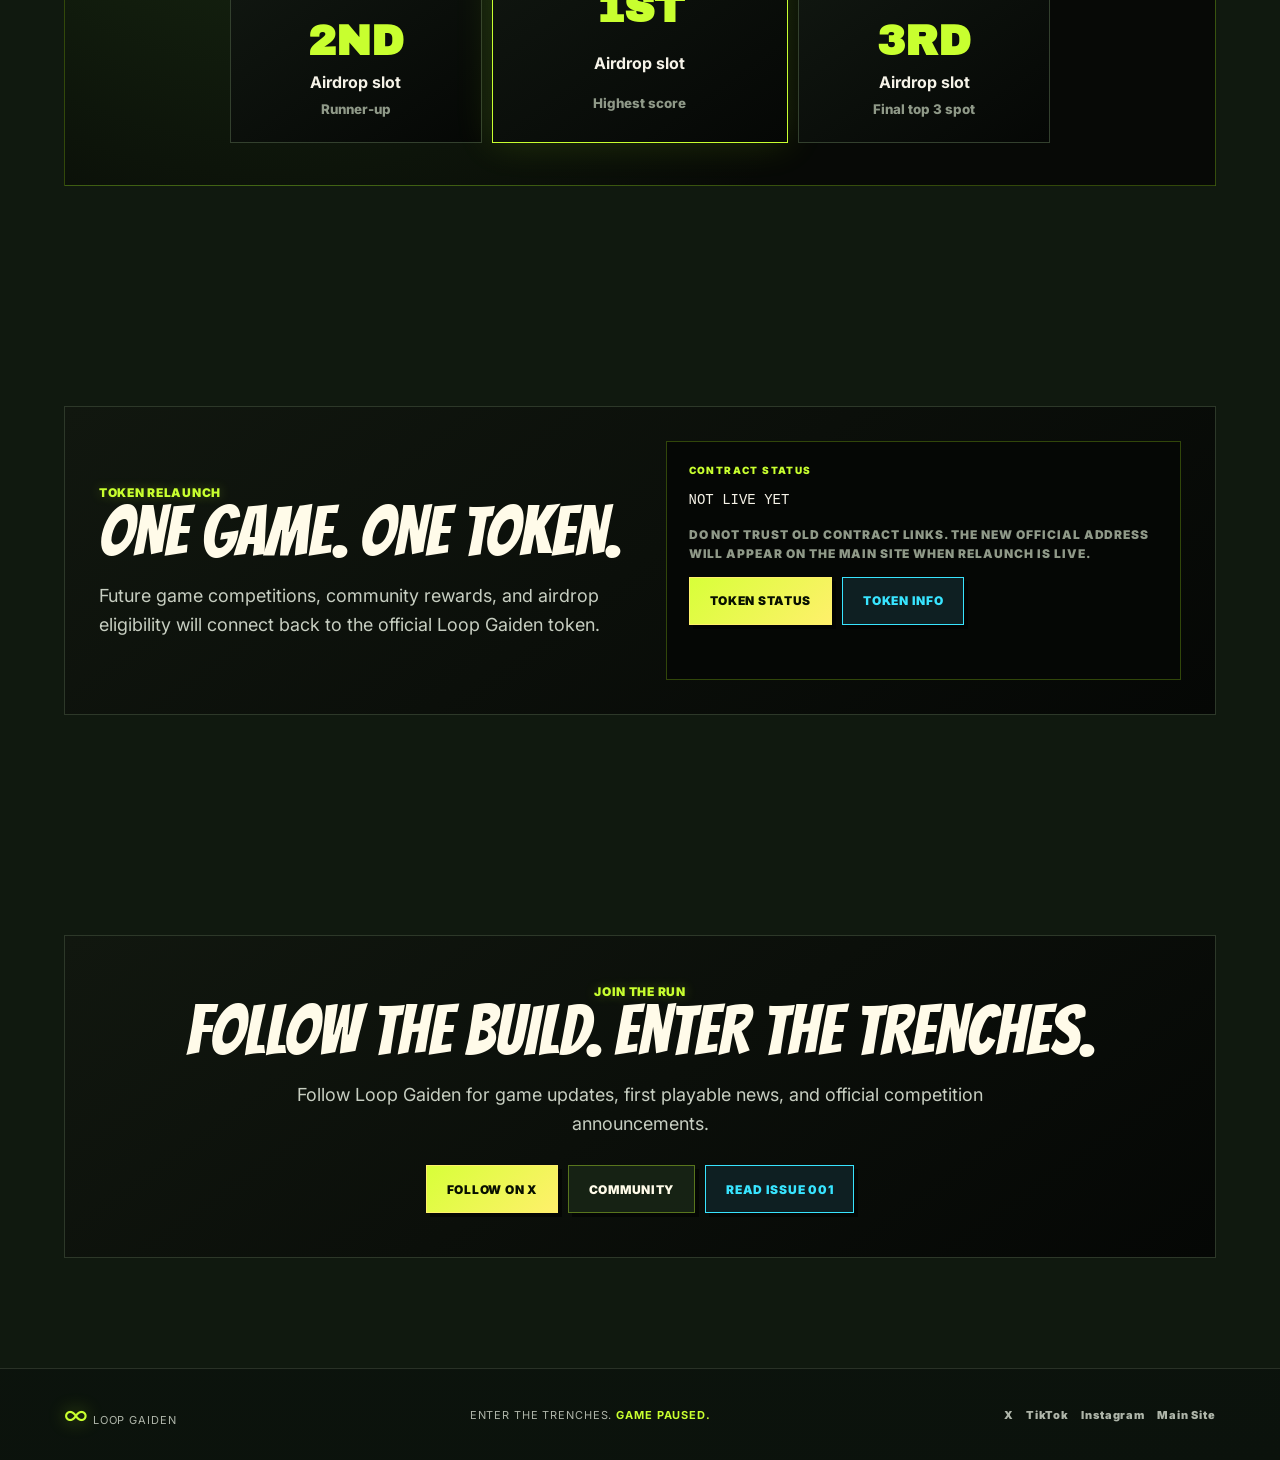
==== commit c9a33745: "Update scene 8 and conceal token ticker" ====
--- a/game/index.html
+++ b/game/index.html
@@ -190,7 +190,7 @@
     <section class="section game-token-section">
       <div class="game-token-panel reveal">
         <div>
-          <span class="kicker">POWERED BY $LGDN</span>
+          <span class="kicker">TOKEN RELAUNCH</span>
           <h2>ONE GAME. ONE TOKEN.</h2>
           <p>Future game competitions, community rewards, and airdrop eligibility will connect back to the official Loop Gaiden token.</p>
         </div>
--- a/styles.css
+++ b/styles.css
@@ -1,4 +1,4 @@
-@import url('https://fonts.googleapis.com/css2?family=Archivo+Black&family=Inter:wght@400;600;700;800&display=swap');
+@import url('https://fonts.googleapis.com/css2?family=Archivo+Black&family=Bangers&family=Inter:wght@400;600;700;800&display=swap');
 
 :root{
   --bg:#070906; --panel:#0d110d; --ink:#f6f3e8; --muted:#9aa294;
@@ -17,17 +17,17 @@
 h1,h2,h3{font-family:'Archivo Black',sans-serif;margin:0;letter-spacing:-.045em}.hero h1{font-size:clamp(72px,11vw,150px);line-height:.73;text-shadow:0 8px 50px #000}.hero h1 span{color:var(--acid)}.hero-line{font-size:clamp(20px,2vw,31px);font-weight:800;line-height:1.2;margin:36px 0}.hero-line strong{color:var(--acid)}
 .hero-actions,.token-actions,.community-actions{display:flex;flex-wrap:wrap;gap:10px}.btn{display:inline-flex;align-items:center;justify-content:center;min-height:48px;padding:0 20px;border:1px solid #66725e;color:white;text-decoration:none;font-family:inherit;font-size:12px;font-weight:900;letter-spacing:.08em;background:#0b0f0bba;transition:.2s;cursor:pointer}.btn:hover{transform:translateY(-2px);border-color:var(--acid)}.btn.primary{background:var(--acid);color:#0b0d09;border-color:var(--acid)}.btn.ghost{border-color:var(--acid);color:var(--acid)}.btn.disabled{border-color:#343d31;color:#6f7869;cursor:not-allowed;transform:none}
 .scroll-cue{position:absolute;bottom:28px;left:50%;transform:translateX(-50%);z-index:3;font-size:10px;letter-spacing:.2em;color:#c1c7bb}
-.latest-transmission{padding:28px 5vw;background:#a8ef16;color:#081000}.latest-inner{max-width:var(--max);margin:0 auto;display:flex;align-items:center;justify-content:space-between;gap:24px}.latest-inner .kicker{color:#253300}.latest-inner h2{font-size:clamp(24px,3vw,42px);line-height:1;margin-top:6px}.latest-inner .btn.primary{border-color:#081000;background:#081000;color:var(--acid)}
+.latest-transmission{padding:28px 5vw;background:#a8ef16;color:#081000}.latest-inner{max-width:var(--max);margin:0 auto;display:flex;align-items:center;justify-content:space-between;gap:24px}.latest-inner .kicker{color:#253300}.latest-inner h2{font-size:clamp(24px,3vw,42px);line-height:1;margin-top:6px}.latest-inner .btn.primary{border-color:#081000;background:#081000;color:var(--acid)}.launch-strip{display:flex;flex-wrap:wrap;gap:8px;margin-top:12px}.launch-strip span{display:inline-flex;align-items:center;min-height:30px;padding:0 10px;border:1px solid #081000;background:#081000;color:var(--acid);font-size:10px;font-weight:900;letter-spacing:.12em;text-transform:uppercase}.launch-strip span:last-child{background:#d7ff70;color:#081000}
 .game-section{background:#050705;overflow:hidden}.game-inner{display:grid;grid-template-columns:.9fr 1.1fr;gap:54px;align-items:center}.game-copy h2{font-size:clamp(46px,7vw,92px);line-height:.9}.game-copy p{max-width:520px;color:#c3c9bf;font-size:20px;line-height:1.6}.game-cta{display:inline-flex;align-items:center;justify-content:center;min-height:54px;margin-top:20px;padding:0 24px;border:2px solid var(--acid);color:#081000;background:var(--acid);text-decoration:none;font-family:'Archivo Black',sans-serif;font-size:15px;letter-spacing:.1em;animation:blinkButton 1.05s steps(2,end) infinite}.game-cartridge{position:relative;display:grid;place-items:center;min-height:560px}.game-cartridge img{position:relative;z-index:2;width:min(520px,90%);filter:drop-shadow(0 34px 45px #000b);animation:floatCartridge 3.8s ease-in-out infinite}.game-glow{position:absolute;width:min(440px,74%);height:40%;border-radius:50%;background:#a8ef1620;filter:blur(42px);animation:glowPulse 3.8s ease-in-out infinite}@keyframes floatCartridge{0%,100%{transform:translateY(0) rotate(-1.5deg)}50%{transform:translateY(-22px) rotate(1deg)}}@keyframes blinkButton{0%,48%{box-shadow:0 0 0 #a8ef1600;filter:brightness(1)}49%,100%{box-shadow:0 0 28px #a8ef1680;filter:brightness(1.25)}}@keyframes glowPulse{0%,100%{opacity:.45;transform:scale(.95)}50%{opacity:.95;transform:scale(1.08)}}
-.section{padding:110px 5vw}.section>*{max-width:var(--max);margin-left:auto;margin-right:auto}.manifesto{background:linear-gradient(135deg,#0a0d09,#11170e)}.manifesto-grid{display:grid;grid-template-columns:1fr 2fr;gap:70px}.manifesto h2,.section-head h2,.loop-code h2,.community h2{font-size:clamp(40px,6vw,78px);line-height:.95}.manifesto-copy p{font-size:clamp(18px,2vw,25px);line-height:1.5;max-width:760px;color:#d1d6ce}.accent-line{color:var(--acid)!important;font-weight:900}
+.section{padding:110px 5vw}.section>*{max-width:var(--max);margin-left:auto;margin-right:auto}.manifesto{background:linear-gradient(135deg,#0a0d09,#11170e)}.manifesto h2,.section-head h2,.community h2{font-size:clamp(40px,6vw,78px);line-height:.95}
 .section-head{margin-bottom:48px}.section-head>span{color:var(--acid);font-weight:900;letter-spacing:.16em;font-size:12px}.section-head p{color:var(--muted);font-size:17px}
 .mission{position:relative;background:linear-gradient(180deg,#090c08,#0d110d 48%,#070906);overflow:hidden}.mission:before{content:"∞";position:absolute;right:-6vw;top:60px;font:900 min(34vw,420px) 'Archivo Black';color:#a8ef1607;pointer-events:none}.mission-path{position:relative;display:grid;gap:22px}.mission-path:before{content:"";position:absolute;top:24px;bottom:170px;left:38px;width:2px;background:linear-gradient(var(--acid),#a8ef1640,#ffffff10)}.mission-chapter{position:relative;display:grid;grid-template-columns:76px 1fr;gap:24px;align-items:start}.mission-marker{position:relative;z-index:2;display:grid;place-items:center;width:76px;height:76px;border:1px solid #a8ef164a;background:#070906;color:var(--acid);font:900 24px 'Archivo Black';box-shadow:0 0 32px #a8ef1614}.mission-card{position:relative;min-height:220px;padding:30px;border:1px solid #2d3829;background:linear-gradient(135deg,#101610,#090c08);overflow:hidden}.mission-card:after{content:"";position:absolute;inset:auto 18px 18px auto;width:120px;height:120px;border:1px solid #a8ef1618;transform:rotate(45deg)}.mission-status{display:inline-flex;max-width:100%;margin-bottom:16px;padding:8px 10px;border:1px solid #a8ef1645;background:#050705;color:var(--acid);font-size:10px;font-weight:900;letter-spacing:.12em;line-height:1.3}.mission-card h3{position:relative;z-index:1;font-size:clamp(28px,3.2vw,48px);line-height:.96}.mission-card p{position:relative;z-index:1;max-width:680px;color:#c7cec1;font-size:17px;line-height:1.55}.mission-card ul{position:relative;z-index:1;display:grid;grid-template-columns:repeat(2,minmax(0,1fr));gap:10px 20px;margin:22px 0 0;padding:0;list-style:none}.mission-card li{position:relative;padding-left:18px;color:#aeb7a8;font-size:14px;font-weight:800;line-height:1.35}.mission-card li:before{content:"";position:absolute;left:0;top:.58em;width:7px;height:7px;background:var(--acid)}.mission-chapter.live .mission-card,.mission-chapter.active .mission-card{border-color:#a8ef1658}.mission-chapter.live .mission-status{background:var(--acid);color:#081000}.mission-chapter.active .mission-marker{background:var(--acid);color:#081000;animation:missionPulse 2.4s ease-in-out infinite}.mission-chapter.active .mission-card{box-shadow:0 0 42px #a8ef1618}.mission-chapter.active .mission-card:before{content:"CURRENT MISSION";position:absolute;right:22px;top:22px;color:#a8ef1630;font:900 28px 'Archivo Black';letter-spacing:.04em}.mission-chapter.next .mission-marker{border-color:var(--gold);color:var(--gold)}.mission-chapter.next .mission-status{border-color:#d2a84b66;color:var(--gold)}.mission-chapter.sealed .mission-card{background:linear-gradient(135deg,#101510,#050705)}.mission-chapter.sealed .mission-marker,.mission-chapter.hunt .mission-marker,.mission-chapter.future .mission-marker{color:#8f9988;border-color:#65725b}.boss-chip,.trenches-call{position:relative;z-index:1;display:inline-flex;margin-top:24px;padding:12px 14px;border:1px solid var(--acid);color:var(--acid);font-size:12px;font-weight:900;letter-spacing:.12em;line-height:1.25}.boss-chip.defeated{background:#a8ef16;color:#081000}.trenches-call{font-family:'Archivo Black',sans-serif;font-size:clamp(20px,3vw,36px);line-height:1;background:#11180f}.extractor-silhouette{position:absolute;right:28px;bottom:-32px;font:900 190px 'Archivo Black';color:#a8ef160d;line-height:1}.boss-grid{position:relative;z-index:1;display:grid;grid-template-columns:repeat(7,1fr);gap:8px;margin-top:24px}.boss-grid span{min-height:74px;padding:12px 8px;border:1px solid #33402e;background:#070906;color:#788274;display:grid;place-items:center;text-align:center;font-size:11px;font-weight:900;letter-spacing:.08em}.boss-grid .defeated{background:var(--acid);border-color:var(--acid);color:#081000}.boss-grid .active{border-color:var(--acid);color:var(--acid);box-shadow:0 0 24px #a8ef161f}.mission-final{position:relative;margin-left:100px;padding:46px;border:1px dashed #a8ef1655;background:radial-gradient(circle at 50% 0%,#1d2916,#050705 58%);text-align:center;overflow:hidden}.mission-final:before{content:"?";position:absolute;right:24px;top:-36px;font:900 190px 'Archivo Black';color:#ffffff08}.mission-final span{color:var(--acid);font-size:12px;font-weight:900;letter-spacing:.18em}.mission-final h3{font-size:clamp(34px,5vw,72px);line-height:.95;margin:18px 0}.mission-final p{color:#c7cec1;font-size:19px}.mission-final strong{display:inline-flex;margin-top:12px;padding:10px 14px;border:1px solid #65725b;color:#8f9988;font-size:11px;letter-spacing:.14em}@keyframes missionPulse{0%,100%{box-shadow:0 0 0 0 #a8ef1640}50%{box-shadow:0 0 0 12px #a8ef1600}}
 .story{background:#080b08}.issue-viewer:not(.open){display:none}.reader-progress{max-width:520px;margin-top:22px;color:#cfd4cc;font-size:12px;font-weight:900;letter-spacing:.1em;text-transform:uppercase}.progress-track{height:7px;margin-top:10px;border:1px solid #384433;background:#050705;overflow:hidden}.progress-track span{display:block;width:20%;height:100%;background:var(--acid);transition:width .25s ease}.scene-picker{display:flex;flex-wrap:wrap;gap:8px;margin-top:16px}.scene-picker button{width:40px;height:36px;border:1px solid #384433;background:#080a07;color:#cfd4cc;font-family:inherit;font-size:11px;font-weight:900;cursor:pointer}.scene-picker button.active,.scene-picker button:hover,.scene-picker button:focus-visible{border-color:var(--acid);background:var(--acid);color:#081000;outline:0}.issue-actions{display:flex;flex-wrap:wrap;gap:10px;margin-top:24px}.issue-actions button{font-family:inherit;cursor:pointer}
 .scene-stack{display:grid;gap:24px}.issue-start{display:grid;grid-template-columns:.9fr 1fr;gap:40px;align-items:center;min-height:560px;padding:34px;border:1px solid #a8ef1630;background:radial-gradient(circle at 20% 20%,#1b2517,#080b08 58%);scroll-margin-top:92px}.issue-start-cover img{display:block;width:min(420px,100%);margin:auto;border:1px solid #a8ef1640;box-shadow:0 24px 70px #000b}.issue-start-copy h3{font-size:clamp(52px,7vw,96px);line-height:.9}.issue-start-copy p{color:#c3c9bf;font-size:18px;line-height:1.6}.scene{position:relative;display:grid;grid-template-columns:1.45fr .8fr;min-height:470px;border:1px solid var(--line);background:#0d110d;overflow:hidden;scroll-margin-top:92px}.scene.reverse{grid-template-columns:.8fr 1.45fr}.scene.reverse .scene-media{grid-column:2;grid-row:1}.scene.reverse .scene-copy{grid-column:1;grid-row:1}.scene-media{position:relative;min-height:470px;background:#050705}.scene img,.scene video{width:100%;height:100%;min-height:470px;object-fit:cover;background:#050705}.scene video{display:block}.video-loading,.video-retry{position:absolute;left:16px;bottom:16px;padding:9px 11px;border:1px solid #a8ef1645;background:#050705d9;color:var(--acid);font-size:10px;font-weight:900;letter-spacing:.12em}.video-loading{pointer-events:none}.video-retry{display:none;cursor:pointer;font-family:inherit}.scene-media.loaded .video-loading{opacity:0}.scene-media.failed .video-loading{display:none}.scene-media.failed .video-retry{display:inline-flex}.scene-copy{padding:48px;display:flex;flex-direction:column;justify-content:center}.scene-copy span{color:var(--acid);font-size:11px;font-weight:900;letter-spacing:.15em}.scene-copy h3{font-size:clamp(31px,4vw,56px);line-height:.94;margin:14px 0}.scene-copy p{color:#b8c0b4;line-height:1.6;font-size:17px}.scene-nav{display:flex;flex-wrap:wrap;gap:10px;margin-top:18px}.scene-next{width:max-content;border:1px solid #66725e;background:#0b0f0bba;color:white;padding:13px 16px;font-family:inherit;font-size:11px;font-weight:900;letter-spacing:.08em;cursor:pointer;transition:.2s}.scene-next:hover,.scene-next:focus-visible{border-color:var(--acid);color:var(--acid);transform:translateY(-2px);outline:0}.scene-next:disabled{border-color:#30382c;color:#65705f;cursor:not-allowed;transform:none}.scene-num{position:absolute;top:20px;left:20px;z-index:2;font-family:'Archivo Black';font-size:68px;color:#ffffff18}
 .scene-media,.scene-copy{min-width:0}.scene-copy h3{max-width:100%;overflow-wrap:anywhere;word-break:break-word}.scene.reverse .scene-copy h3{font-size:clamp(26px,2.55vw,38px)}
 .locked{min-height:320px;border:1px dashed #65725b;background:radial-gradient(circle at 50% 20%,#1a2412,#090b08 65%);display:grid;place-items:center;text-align:center;scroll-margin-top:92px}.locked .lock-icon{font-size:80px;color:var(--acid)}.locked small{display:block;color:var(--muted);letter-spacing:.2em}.locked h3{font-size:38px;margin:8px}.issue-actions-bottom{justify-content:center}
-.lords{background:#0a0d09}.lord-grid{display:grid;grid-template-columns:repeat(4,1fr);gap:14px}.lord-card{min-height:380px;border:1px solid #2c3628;background:#101510;position:relative;overflow:hidden}.lord-card.farmer{grid-column:span 2;display:grid;grid-template-columns:.92fr 1fr;cursor:pointer;transition:border-color .2s ease,transform .2s ease,box-shadow .2s ease}.lord-card.farmer:hover,.lord-card.farmer:focus-visible,.lord-card.farmer.issue-open{border-color:var(--acid);transform:translateY(-2px);box-shadow:0 0 34px #a8ef161a;outline:0}.cover-frame{margin:22px;border:1px solid #a8ef1630;background:#050705;box-shadow:0 18px 45px #0009;transform:rotate(-1.5deg)}.lord-card.farmer img{width:100%;height:100%;object-fit:cover;object-position:center;background:radial-gradient(circle at 50% 30%,#2f351d,#0a0d09 70%)}.lord-info{padding:32px;display:flex;flex-direction:column;justify-content:center}.issue-card-info{background:linear-gradient(135deg,#101510,#090c08)}.lord-info h3,.silhouette h3{font-size:34px}.lord-index{font:900 54px 'Archivo Black';color:#ffffff12}.issue-card-info .lord-index{font-size:clamp(24px,3vw,42px);color:var(--acid)}.lord-info p,.silhouette p{color:var(--acid);font-weight:900}.status{display:inline-block;width:max-content;margin-top:20px;padding:8px 10px;border:1px solid var(--acid);font-size:10px;letter-spacing:.1em}.issue-button{background:#101510;color:var(--acid);font-weight:900;cursor:pointer}.lord-card.issue-open .issue-button,.issue-button:hover,.issue-button:focus-visible{background:var(--acid);color:#0b0d09;outline:0}.silhouette{display:grid;place-items:end start;padding:26px;background:linear-gradient(160deg,#101510,#050605)}.silhouette:before{content:"?";position:absolute;right:18px;top:0;font:900 150px 'Archivo Black';color:#a8ef1609}.silhouette span{color:#697064;font-size:10px;letter-spacing:.16em}
-.loop-code{background:linear-gradient(#0a0d09,#060806)}.code-panel,.ledger{border:1px solid #33402e;background:#0d110d;padding:46px;display:grid;grid-template-columns:1fr 1fr;gap:50px}.code-panel em{font-style:normal;color:var(--acid)}.code-rules{display:grid}.code-rules div{display:flex;align-items:center;gap:18px;border-bottom:1px solid #293027;padding:18px 0}.code-rules b{font:900 28px 'Archivo Black';color:var(--acid)}.code-rules span{font-weight:900}.ledger{margin-top:18px}.ledger p{color:var(--muted);line-height:1.6}.fee-grid{display:grid;grid-template-columns:repeat(3,1fr);gap:8px}.fee-grid div{padding:20px;border:1px solid #2c3827;background:#101610;text-align:center}.fee-grid strong{display:block;font:900 42px 'Archivo Black';color:var(--acid)}
+.lords{background:#0a0d09;overflow:hidden}.issues-head{display:grid;grid-template-columns:minmax(0,1fr) auto;gap:24px;align-items:end;margin-bottom:34px}.issues-head .section-head{margin:0}.issues-head h2{font-size:clamp(56px,8vw,118px);line-height:.82}.issue-slider-controls{display:flex;border:1px solid #a8ef1645;background:#050705}.issue-slider-controls button{width:68px;height:58px;border:0;border-right:1px solid #a8ef1645;background:transparent;color:var(--ink);font:900 24px Inter,system-ui,sans-serif;cursor:pointer;transition:.2s}.issue-slider-controls button:last-child{border-right:0}.issue-slider-controls button:hover,.issue-slider-controls button:focus-visible{background:var(--acid);color:#081000;outline:0}.lord-grid{display:flex;gap:18px;max-width:none!important;margin-left:0;margin-right:0;overflow-x:auto;overscroll-behavior-x:contain;scroll-snap-type:x mandatory;scroll-padding-left:max(5vw,calc((100vw - var(--max))/2));padding:0 max(5vw,calc((100vw - var(--max))/2)) 18px;scrollbar-width:thin;scrollbar-color:var(--acid) #121810;cursor:grab;user-select:none;-webkit-overflow-scrolling:touch}.lord-grid.is-dragging{cursor:grabbing;scroll-snap-type:none}.lord-grid.is-dragging .lord-card{pointer-events:none}.lord-grid::-webkit-scrollbar{height:8px}.lord-grid::-webkit-scrollbar-track{background:#121810}.lord-grid::-webkit-scrollbar-thumb{background:var(--acid)}.lord-card{flex:0 0 min(78vw,720px);min-height:540px;border:1px solid #2c3628;background:#101510;position:relative;overflow:hidden;scroll-snap-align:start}.lord-card.farmer{display:grid;grid-template-columns:minmax(300px,.95fr) minmax(260px,.75fr);cursor:pointer;transition:border-color .2s ease,transform .2s ease,box-shadow .2s ease}.lord-card.farmer:hover,.lord-card.farmer:focus-visible,.lord-card.farmer.issue-open{border-color:var(--acid);transform:translateY(-2px);box-shadow:0 0 34px #a8ef161a;outline:0}.cover-frame{margin:28px;border:1px solid #a8ef1630;background:#050705;box-shadow:0 24px 60px #000b;transform:rotate(-1.5deg);overflow:hidden}.lord-card.farmer img{width:100%;height:100%;min-height:480px;object-fit:cover;object-position:center;background:radial-gradient(circle at 50% 30%,#2f351d,#0a0d09 70%)}.lord-info{padding:38px;display:flex;flex-direction:column;justify-content:center}.issue-card-info{background:linear-gradient(135deg,#101510,#090c08)}.lord-info h3,.silhouette h3{font-size:clamp(34px,4vw,58px);line-height:.92}.lord-index{font:900 54px 'Archivo Black';color:#ffffff12}.issue-card-info .lord-index{font-size:clamp(24px,3vw,46px);color:var(--acid)}.lord-info p,.silhouette p{color:var(--acid);font-weight:900}.status{display:inline-block;width:max-content;margin-top:20px;padding:8px 10px;border:1px solid var(--acid);font-size:10px;letter-spacing:.1em}.issue-button{background:#101510;color:var(--acid);font-weight:900;cursor:pointer}.lord-card.issue-open .issue-button,.issue-button:hover,.issue-button:focus-visible{background:var(--acid);color:#0b0d09;outline:0}.silhouette{display:grid;place-items:end start;padding:34px;background:linear-gradient(160deg,#101510,#050605)}.silhouette:before{content:"?";position:absolute;right:18px;top:0;font:900 220px 'Archivo Black';color:#a8ef1609}.silhouette b{font:900 clamp(76px,9vw,132px) 'Archivo Black';color:#ffffff13;line-height:.8}.silhouette span{color:#697064;font-size:10px;letter-spacing:.16em}
+.culture-section{background:linear-gradient(135deg,#0a0d09,#11170e)}.trenches-panel{position:relative;border:1px solid #33402e;background:radial-gradient(circle at 18% 10%,#1b2913,#0d110d 48%,#060806 100%);padding:50px;display:grid;grid-template-columns:1fr 1fr;gap:54px;align-items:center;overflow:hidden}.trenches-panel:before{content:"∞";position:absolute;right:28px;top:-42px;color:#a8ef1608;font:900 240px 'Archivo Black';line-height:1;pointer-events:none}.trenches-panel>div{position:relative;z-index:1}.trenches-panel span{display:inline-flex;margin-bottom:14px;color:var(--acid);font-size:12px;font-weight:900;letter-spacing:.18em;text-transform:uppercase}.trenches-panel h2{font-size:clamp(64px,8vw,118px);line-height:.84;color:var(--ink)}.trenches-panel p{max-width:760px;color:#d1d6ce;font-size:clamp(18px,2vw,24px);line-height:1.55}.trenches-statements{display:grid;gap:12px}.trenches-statements strong{display:block;padding:18px 20px;border:1px solid #a8ef163d;background:#050705b8;color:var(--acid);font-family:'Archivo Black',sans-serif;font-size:clamp(22px,2.8vw,38px);line-height:1;letter-spacing:-.025em}
 .token{background:#080a07}.token-card{display:grid;grid-template-columns:.8fr 1.2fr;gap:60px;align-items:center;border:1px solid #2d3829;padding:40px;background:radial-gradient(circle at 15% 40%,#1b2517,#0d100c 44%)}.token-card img{width:100%;max-height:650px;object-fit:contain}.token-card h2{font-size:clamp(70px,10vw,130px);color:var(--acid)}.launch-badge{display:inline-flex;margin-top:6px;padding:8px 10px;border:1px solid var(--acid);color:var(--acid);font-size:10px;font-weight:900;letter-spacing:.12em}.launch-state{margin:20px 0 4px;padding:15px 16px;border:1px solid #384433;background:#080a07}.launch-state span{display:block;color:var(--acid);font-size:10px;font-weight:900;letter-spacing:.16em}.launch-state strong{display:block;margin-top:5px;font-size:14px}.token-card label{display:block;margin-top:28px;color:var(--muted);font-size:10px;letter-spacing:.15em}.ca-row{display:flex;margin:10px 0 20px;border:1px solid #384433;background:#080a07}.ca-row-pending{opacity:.78}.ca-row code{padding:16px;flex:1;overflow:hidden}.ca-row button{border:0;border-left:1px solid #384433;background:var(--acid);font-weight:900;padding:0 18px;cursor:pointer}.social-links{display:flex;flex-wrap:wrap;gap:10px;margin-top:16px}.social-links a{display:inline-flex;align-items:center;justify-content:center;min-height:42px;padding:0 14px;border:1px solid #384433;color:#cfd4cc;text-decoration:none;font-size:11px;font-weight:900;letter-spacing:.08em;text-transform:uppercase;background:#080a07;transition:.2s}.social-links a:hover,.social-links a:focus-visible{border-color:var(--acid);color:var(--acid);transform:translateY(-2px);outline:0}.fineprint{font-size:12px!important;color:#7f8879!important}
 .community{min-height:650px;display:grid;place-items:center;text-align:center;background:radial-gradient(circle at 50% 35%,#203119,#090b08 55%);position:relative}.community:before{content:"∞";position:absolute;font:900 min(55vw,700px) 'Archivo Black';color:#a8ef1608}.community-inner{position:relative}.community p{font-size:20px;line-height:1.7;color:#c3c9bf}.official-warning{display:inline-block;margin:0 0 20px!important;padding:10px 12px;border:1px solid #a8ef1645;background:#050705aa;color:var(--acid)!important;font-size:13px!important;font-weight:900;letter-spacing:.06em}.community-actions,.community-socials{justify-content:center}
 .next-issue{background:#0b0f0b}.next-issue-inner{border:1px solid #2c3827;padding:42px;background:linear-gradient(135deg,#101510,#050705);text-align:center}.next-issue h2{font-size:clamp(34px,5vw,68px)}.next-issue p{color:#b8c0b4;font-size:18px;line-height:1.6}.link-hub{background:#070906}.hub-grid{display:grid;grid-template-columns:repeat(4,1fr);gap:12px}.hub-grid a{min-height:142px;padding:22px;border:1px solid #2c3827;background:#0d110d;color:white;text-decoration:none;display:flex;flex-direction:column;justify-content:space-between;transition:.2s}.hub-grid a:hover,.hub-grid a:focus-visible{border-color:var(--acid);transform:translateY(-2px);outline:0}.hub-grid span{color:var(--acid);font-size:11px;font-weight:900;letter-spacing:.14em;text-transform:uppercase}.hub-grid strong{font:900 24px 'Archivo Black';letter-spacing:-.03em}
@@ -42,13 +42,13 @@
   .latest-inner{align-items:flex-start;flex-direction:column}.latest-inner .btn{width:100%}
   .game-inner,.game-hero,.prototype-frame,.game-info-grid,.fame-grid{grid-template-columns:1fr}.game-cartridge,.game-hero-cart{min-height:420px;order:-1}.game-copy,.game-hero-copy{text-align:center}.game-copy p,.game-hero-copy p{margin-left:auto;margin-right:auto}.game-hero-actions{justify-content:center}.game-cta{width:100%}.game-hero{padding-top:120px;min-height:auto}.prototype-screen{min-height:auto}.prototype-hud{grid-template-columns:repeat(2,1fr)}.prototype-stage{min-height:380px}.devlog-filters,.leaderboard-tabs{overflow-x:auto;flex-wrap:nowrap}.devlog-filters button,.leaderboard-tabs button{white-space:nowrap}.devlog-progress{grid-template-columns:repeat(2,1fr)}.devlog-grid,.mode-grid,.competition-grid{grid-template-columns:1fr}.rules-panel,.rewards-panel{min-height:auto}.leaderboard-row{grid-template-columns:64px 1fr 1fr;gap:10px;padding:16px;min-height:auto}.leaderboard-row span:nth-child(4),.leaderboard-row span:nth-child(5){grid-column:2 / span 2}.leaderboard-head span:nth-child(4),.leaderboard-head span:nth-child(5){display:none}
   .hero{min-height:760px}.hero-bg{object-position:68% center}.hero-overlay{background:linear-gradient(90deg,#050705e8,#050705a3 70%,#05070568),linear-gradient(0deg,#070906,transparent 45%)}
-  .manifesto-grid,.issue-start,.scene,.scene.reverse,.code-panel,.ledger,.token-card{grid-template-columns:1fr}.mission-path:before{left:28px;bottom:130px}.mission-chapter{grid-template-columns:56px 1fr;gap:16px}.mission-marker{width:56px;height:56px;font-size:18px}.mission-card{padding:24px}.mission-card ul{grid-template-columns:1fr}.mission-chapter.active .mission-card:before{right:18px;top:auto;bottom:18px;font-size:18px}.boss-grid{grid-template-columns:repeat(2,1fr)}.boss-grid span{min-height:62px}.mission-final{margin-left:72px;padding:34px 22px}.scene.reverse .scene-media,.scene.reverse .scene-copy{grid-column:auto;grid-row:auto}.scene-media,.scene img,.scene video{min-height:280px}.scene-copy,.issue-start{padding:28px}.scene-nav{display:grid;grid-template-columns:1fr 1fr}.scene-next{width:100%;justify-content:center}.issue-actions .btn{flex:1 1 210px}
-  .lord-grid{grid-template-columns:1fr 1fr}.lord-card.farmer{grid-column:span 2}.fee-grid,.hub-grid{grid-template-columns:1fr}.token-card img{max-height:420px}
+  .issue-start,.scene,.scene.reverse,.trenches-panel,.token-card{grid-template-columns:1fr}.mission-path:before{left:28px;bottom:130px}.mission-chapter{grid-template-columns:56px 1fr;gap:16px}.mission-marker{width:56px;height:56px;font-size:18px}.mission-card{padding:24px}.mission-card ul{grid-template-columns:1fr}.mission-chapter.active .mission-card:before{right:18px;top:auto;bottom:18px;font-size:18px}.boss-grid{grid-template-columns:repeat(2,1fr)}.boss-grid span{min-height:62px}.mission-final{margin-left:72px;padding:34px 22px}.scene.reverse .scene-media,.scene.reverse .scene-copy{grid-column:auto;grid-row:auto}.scene-media,.scene img,.scene video{min-height:280px}.scene-copy,.issue-start{padding:28px}.scene-nav{display:grid;grid-template-columns:1fr 1fr}.scene-next{width:100%;justify-content:center}.issue-actions .btn{flex:1 1 210px}
+  .hub-grid{grid-template-columns:1fr}.token-card img{max-height:420px}
   footer{flex-direction:column;text-align:center}.footer-socials{justify-content:center}
   .mobile-sticky{position:fixed;left:0;right:0;bottom:0;z-index:60;display:grid;grid-template-columns:repeat(5,1fr);border-top:1px solid #a8ef1640;background:#050705f2;backdrop-filter:blur(12px)}.mobile-sticky a{display:grid;place-items:center;min-height:58px;color:#cfd4cc;text-decoration:none;font-size:10px;font-weight:900;letter-spacing:.05em;text-transform:uppercase}.mobile-sticky a:first-child{background:var(--acid);color:#081000}.mobile-sticky a:hover{color:var(--acid)}.mobile-sticky a:first-child:hover{color:#081000}
 }
 @media(max-width:560px){
-  .section{padding:82px 20px}.nav{padding:0 20px}.hero-copy{margin-left:20px}.hero h1,.game-hero-copy h1{font-size:64px}.hero-actions .btn,.game-hero-actions .btn,.token-actions .btn,.token-actions .disabled,.community-actions .btn{width:100%}.social-links a{flex:1 1 calc(50% - 5px)}.prototype-screen{padding:12px}.prototype-hud strong{font-size:18px}.prototype-stage{min-height:320px}.prototype-copy,.fame-panel,.fair-panel{padding:22px}.prototype-lock{width:90%;padding:18px}.prototype-lock strong{font-size:34px}.prototype-lock p{font-size:10px}.loop-sprite{width:58px;height:58px;font-size:34px}.threat{width:34px;height:34px}.hvt-marker{right:8%;font-size:9px}.devlog-progress{grid-template-columns:1fr}.devlog-copy,.rules-panel,.rewards-panel,.mode-card,.competition-card{padding:22px}.devlog-meta{align-items:flex-start;flex-direction:column}.reward-grid article{grid-template-columns:1fr}.mode-card h3{margin-top:44px}.leaderboard-row{grid-template-columns:1fr}.leaderboard-head{display:none}.leaderboard-row span:nth-child(4),.leaderboard-row span:nth-child(5){grid-column:auto}.claim-button{width:100%}.wallet-card{padding:28px 20px}.mission-path:before{display:none}.mission-chapter{grid-template-columns:1fr}.mission-marker{width:48px;height:48px}.mission-card{padding:22px}.mission-card h3{font-size:28px}.mission-status,.boss-chip{white-space:normal}.mission-chapter.active .mission-card:before{position:relative;display:block;right:auto;bottom:auto;top:auto;margin-top:18px;font-size:16px}.trenches-call{width:100%}.mission-final{margin-left:0}.boss-grid{grid-template-columns:1fr}.lord-grid{grid-template-columns:1fr}.lord-card.farmer{grid-column:auto;grid-template-columns:1fr}.cover-frame{margin:18px}.lord-card{min-height:320px}.scene-nav{grid-template-columns:1fr}.token-card{padding:24px}.scroll-cue{display:none}
+  .section{padding:82px 20px}.nav{padding:0 20px}.hero-copy{margin-left:20px}.hero h1,.game-hero-copy h1{font-size:64px}.hero-actions .btn,.game-hero-actions .btn,.token-actions .btn,.token-actions .disabled,.community-actions .btn{width:100%}.social-links a{flex:1 1 calc(50% - 5px)}.prototype-screen{padding:12px}.prototype-hud strong{font-size:18px}.prototype-stage{min-height:320px}.prototype-copy,.fame-panel,.fair-panel{padding:22px}.prototype-lock{width:90%;padding:18px}.prototype-lock strong{font-size:34px}.prototype-lock p{font-size:10px}.loop-sprite{width:58px;height:58px;font-size:34px}.threat{width:34px;height:34px}.hvt-marker{right:8%;font-size:9px}.devlog-progress{grid-template-columns:1fr}.devlog-copy,.rules-panel,.rewards-panel,.mode-card,.competition-card{padding:22px}.devlog-meta{align-items:flex-start;flex-direction:column}.reward-grid article{grid-template-columns:1fr}.mode-card h3{margin-top:44px}.leaderboard-row{grid-template-columns:1fr}.leaderboard-head{display:none}.leaderboard-row span:nth-child(4),.leaderboard-row span:nth-child(5){grid-column:auto}.claim-button{width:100%}.wallet-card{padding:28px 20px}.mission-path:before{display:none}.mission-chapter{grid-template-columns:1fr}.mission-marker{width:48px;height:48px}.mission-card{padding:22px}.mission-card h3{font-size:28px}.mission-status,.boss-chip{white-space:normal}.mission-chapter.active .mission-card:before{position:relative;display:block;right:auto;bottom:auto;top:auto;margin-top:18px;font-size:16px}.trenches-call{width:100%}.mission-final{margin-left:0}.boss-grid{grid-template-columns:1fr}.issues-head{grid-template-columns:1fr}.issue-slider-controls{width:max-content}.lord-card{flex-basis:min(86vw,520px);min-height:430px}.lord-card.farmer{grid-template-columns:1fr}.lord-card.farmer img{min-height:360px}.cover-frame{margin:18px}.scene-nav{grid-template-columns:1fr}.token-card{padding:24px}.scroll-cue{display:none}
 }
 .gameplay-section{background:linear-gradient(180deg,#050705,#0b0f0b)}.how-grid{display:grid;grid-template-columns:repeat(4,1fr);gap:10px;margin-bottom:18px}.how-card{position:relative;min-height:230px;padding:24px;border:1px solid #2d3829;background:#0d110d;overflow:hidden}.how-card:before{content:"";position:absolute;inset:auto 18px 18px 18px;height:3px;background:linear-gradient(90deg,var(--acid),transparent)}.how-card span{display:block;color:#38442f;font:900 56px 'Archivo Black';line-height:.85}.how-card strong{display:inline-flex;margin:18px 0 36px;padding:8px 10px;background:var(--acid);color:#081000;font-size:10px;font-weight:900;letter-spacing:.12em}.how-card h3{font-size:28px;line-height:.95}.how-card p{color:#b8c0b4;line-height:1.5}.enemy-panel{display:grid;grid-template-columns:.72fr 1.28fr;gap:18px;border:1px solid #2d3829;background:linear-gradient(145deg,#11170f,#070906);padding:28px}.enemy-head h2{font-size:clamp(34px,5vw,64px);line-height:.95}.enemy-grid{display:grid;grid-template-columns:repeat(2,1fr);gap:10px}.enemy-card{min-height:210px;padding:22px;border:1px solid #33402e;background:#050705;display:flex;flex-direction:column}.enemy-card span{color:#8f9988;font-size:10px;font-weight:900;letter-spacing:.12em;text-transform:uppercase}.enemy-card h3{margin-top:18px;font-size:32px;line-height:.95}.enemy-card p{color:#b8c0b4;line-height:1.5}.enemy-card strong{margin-top:auto;color:var(--gold);font-size:11px;letter-spacing:.12em;text-transform:uppercase}
 @media(max-width:850px){.how-grid{grid-template-columns:repeat(2,1fr)}.enemy-panel{grid-template-columns:1fr}.enemy-grid{grid-template-columns:repeat(2,1fr)}}
@@ -61,10 +61,15 @@
 @media(max-width:560px){.issue-complete-panel{padding:16px}.issue-complete-panel h3{font-size:28px}.issue-complete-panel .issue-actions{grid-template-columns:1fr}}
 .final-scene .scene-media{display:flex;align-items:center;justify-content:center;min-height:470px;background:#050705}.final-scene .scene-media video{width:100%;height:100%;min-height:470px;aspect-ratio:auto;object-fit:cover;background:#050705}.final-scene .scene-copy h3{font-size:clamp(30px,3.2vw,48px)}
 @media(max-width:850px){.final-scene .scene-media,.final-scene .scene-media video{min-height:280px}}
+.issue-card-badges{display:flex;flex-wrap:wrap;gap:8px;margin:12px 0 18px}.issue-card-badges span,.scene-release-strip span{display:inline-flex;align-items:center;min-height:30px;padding:0 10px;border:1px solid #a8ef164d;background:#050705;color:var(--acid);font-size:10px;font-weight:900;letter-spacing:.12em;text-transform:uppercase}.issue-card-badges span:first-child{background:var(--acid);color:#081000;border-color:var(--acid)}.lord-card.farmer:hover,.lord-card.farmer:focus-visible,.lord-card.farmer.issue-open{box-shadow:0 0 0 1px #a8ef165c,0 0 44px #a8ef1628,0 32px 72px #000b}.lord-card.farmer .cover-frame{transition:transform .24s ease,box-shadow .24s ease}.lord-card.farmer:hover .cover-frame,.lord-card.farmer:focus-visible .cover-frame,.lord-card.farmer.issue-open .cover-frame{transform:rotate(-1.5deg) translateY(-4px);box-shadow:0 28px 76px #000d,0 0 28px #a8ef161f}.scene-release-strip{display:flex;flex-wrap:wrap;gap:8px;max-width:720px;margin:18px 0 4px}.scene-release-strip span:first-child{background:#a8ef16;color:#081000;border-color:#a8ef16}.scene-release-strip span:last-child{color:#f6f3e8}
+.issue-slider-status{display:flex;align-items:center;justify-content:space-between;gap:18px;margin-top:16px;color:#aeb7a8;font-size:11px;font-weight:900;letter-spacing:.14em;text-transform:uppercase}.issue-slider-dots{display:flex;flex-wrap:wrap;justify-content:flex-end;gap:8px}.issue-slider-dots button{width:28px;height:8px;border:1px solid #a8ef1645;background:#050705;cursor:pointer;padding:0;transition:.2s}.issue-slider-dots button.active,.issue-slider-dots button:hover,.issue-slider-dots button:focus-visible{width:46px;background:var(--acid);border-color:var(--acid);outline:0}.locked-scene-teaser{display:grid;grid-template-columns:minmax(180px,.42fr) minmax(0,1fr);gap:28px;align-items:center;min-height:210px;padding:28px;border:1px dashed #a8ef1655;background:radial-gradient(circle at 12% 18%,#1b2913,#070906 62%);scroll-margin-top:92px}.locked-scene-teaser>div:first-child{display:grid;gap:10px}.locked-scene-teaser span{color:var(--acid);font-size:10px;font-weight:900;letter-spacing:.16em;text-transform:uppercase}.locked-scene-teaser strong{color:#ffffff18;font:900 clamp(46px,6vw,82px) 'Archivo Black';line-height:.85}.locked-scene-teaser h3{font-size:clamp(28px,4vw,54px);line-height:.92}.locked-scene-teaser p{max-width:620px;color:#c7cec1;font-size:17px;line-height:1.55}
+.lord-grid .lord-card{cursor:grab}.lord-grid .issue-cover{cursor:pointer}.lord-grid.is-dragging .lord-card{cursor:grabbing}
 .scene-media:before{content:"";position:absolute;inset:0;z-index:1;pointer-events:none;background:linear-gradient(110deg,transparent 0%,#a8ef1612 42%,transparent 72%);opacity:.42;transform:translateX(-100%);animation:scanLoad 1.8s linear infinite}.scene-media.loaded:before,.scene-media.failed:before{opacity:0;animation:none}.scene-media video{position:relative;z-index:0}.video-loading,.video-retry{z-index:2}.scene-media.loaded .video-loading{display:none}.mobile-reader-dock{display:none}
 @keyframes scanLoad{to{transform:translateX(100%)}}
 @media(max-width:850px){.mobile-reader-dock{position:fixed;left:12px;right:12px;bottom:76px;z-index:70;display:grid;grid-template-columns:68px 1fr 58px 68px;gap:8px;align-items:center;padding:10px;border:1px solid #a8ef1658;background:#050705e8;box-shadow:0 18px 42px #000c;backdrop-filter:blur(12px)}.mobile-reader-dock button{min-height:42px;border:1px solid #65725b;background:#0b0f0b;color:#f6f3e8;font-family:inherit;font-size:10px;font-weight:900;letter-spacing:.08em;cursor:pointer}.mobile-reader-dock button[aria-pressed="true"]{border-color:var(--acid);background:var(--acid);color:#081000}.mobile-reader-dock button:not(:disabled):hover,.mobile-reader-dock button:not(:disabled):focus-visible{border-color:var(--acid);color:var(--acid);outline:0}.mobile-reader-dock button[aria-pressed="true"]:hover,.mobile-reader-dock button[aria-pressed="true"]:focus-visible{color:#081000}.mobile-reader-dock button:disabled{border-color:#30382c;color:#56604f}.mobile-reader-dock div{display:grid;gap:7px;min-width:0}.mobile-reader-dock span{color:var(--acid);font-size:10px;font-weight:900;letter-spacing:.14em;text-align:center}.mobile-reader-dock i{display:block;height:6px;border:1px solid #384433;background:#071005;overflow:hidden}.mobile-reader-dock b{display:block;width:10%;height:100%;background:var(--acid);transition:width .25s ease}}
 @media(max-width:560px){.mobile-reader-dock{left:8px;right:8px;bottom:68px;grid-template-columns:54px minmax(0,1fr) 46px 54px;padding:8px}.mobile-reader-dock button{min-height:38px;font-size:9px}.story .section-head{margin-bottom:28px}.reader-progress{margin-top:16px}.scene-picker{gap:6px}.scene-picker button{width:34px;height:32px}.scene-copy h3{font-size:clamp(28px,11vw,44px)}.scene-copy p{font-size:15px}}
+@media(max-width:560px){.scene-release-strip{display:grid;grid-template-columns:1fr;max-width:100%}.scene-release-strip span,.issue-card-badges span{justify-content:center;text-align:center}.issue-card-badges{margin-top:10px}.lord-info{padding:28px}}
+@media(max-width:560px){.issue-slider-status{display:grid;gap:12px;text-align:center}.issue-slider-dots{justify-content:center}.locked-scene-teaser{grid-template-columns:1fr;padding:22px 16px;text-align:center}.locked-scene-teaser p{font-size:14px}.mobile-sticky a:first-child{font-size:11px}}
 @media(max-width:850px){
   body.issue-reader-active.issue-reader-in-view{padding-bottom:148px}
   .story{padding-bottom:170px}
@@ -122,7 +127,7 @@
 .status-section{padding-top:64px;padding-bottom:64px;background:#070906}.status-strip{display:grid;grid-template-columns:repeat(4,1fr);gap:10px}.status-strip article{min-height:112px;padding:18px;border:1px solid #2d3829;background:#0d110d;display:flex;flex-direction:column;justify-content:space-between}.status-strip span{color:var(--acid);font:900 26px 'Archivo Black'}.status-strip strong{font-size:12px;font-weight:900;letter-spacing:.1em;text-transform:uppercase;line-height:1.35}.next-build-section{background:#0b0f0b}.next-build{display:grid;grid-template-columns:.9fr 1.1fr;gap:28px;align-items:center}.next-build h2,.competition-note h2,.game-token-panel h2,.game-end-cta h2{font-size:clamp(38px,5.4vw,76px);line-height:.92}.next-build p,.competition-note p,.game-token-panel p,.game-end-cta p{color:#c7cec1;font-size:18px;line-height:1.6}.next-chain{display:grid;grid-template-columns:repeat(4,1fr);gap:8px}.next-chain span{position:relative;min-height:118px;padding:18px 12px;border:1px solid #a8ef1645;background:#050705;color:#f6f3e8;font-size:11px;font-weight:900;letter-spacing:.1em;text-transform:uppercase;display:grid;place-items:center;text-align:center;line-height:1.35}.next-chain span:after{content:"";position:absolute;right:-10px;top:50%;z-index:1;width:12px;height:2px;background:var(--acid)}.next-chain span:last-child:after{display:none}.competition-note{padding:42px;border:1px solid #a8ef1645;background:radial-gradient(circle at 18% 0%,#1d3215,#070906 66%);text-align:center}.competition-note p{max-width:820px;margin:18px auto 0}.airdrop-disclaimer{color:#8f9988!important;font-size:13px!important;font-weight:900;letter-spacing:.08em;text-transform:uppercase}.competition-note .reward-grid{grid-template-columns:1fr 1.18fr 1fr;align-items:end;max-width:820px;margin:34px auto 0;text-align:center}.competition-note .reward-grid article{min-height:150px;display:grid;grid-template-columns:1fr;gap:8px;place-items:center;padding:24px 18px;background:linear-gradient(145deg,#101610,#050705)}.competition-note .reward-grid article:first-child{min-height:190px;order:2;border-color:var(--acid);box-shadow:0 0 36px #a8ef1624}.competition-note .reward-grid article:nth-child(2){order:1}.competition-note .reward-grid article:nth-child(3){order:3}.competition-note .reward-grid span{grid-row:auto;font-size:42px}.game-token-section{background:#070906}.game-token-panel{display:grid;grid-template-columns:1fr .95fr;gap:24px;align-items:center;padding:34px;border:1px solid #2d3829;background:linear-gradient(145deg,#11170f,#050705)}.game-token-panel p{margin-bottom:0}.game-token-card{display:grid;gap:14px;padding:22px;border:1px solid #a8ef1645;background:#050705}.game-token-card span{color:var(--acid);font-size:10px;font-weight:900;letter-spacing:.14em}.game-token-card code{display:block;max-width:100%;overflow-wrap:anywhere;color:#f6f3e8;font-size:14px;line-height:1.5}.token-fineprint{margin:0!important;color:#8f9988!important;font-size:12px!important;font-weight:900;letter-spacing:.08em;text-transform:uppercase}.game-token-actions{display:flex;flex-wrap:wrap;gap:10px}.game-token-actions button{font-family:inherit}.copy-message{min-height:18px;color:var(--acid);font-size:11px;font-weight:900;letter-spacing:.08em;text-transform:uppercase}.game-cta-section{background:#070906}.game-end-cta{padding:44px;border:1px solid #2d3829;background:linear-gradient(145deg,#11170f,#050705);text-align:center}.game-end-cta p{max-width:720px;margin:18px auto 0}.game-cta-actions{display:flex;flex-wrap:wrap;justify-content:center;gap:10px;margin-top:26px}
 @media(max-width:850px){.trailer-grid,.next-build,.game-token-panel{grid-template-columns:1fr}.trailer-copy,.next-build,.game-token-panel{text-align:center}.trailer-copy p,.next-build p,.game-token-panel p{margin-left:auto;margin-right:auto}.pitch-strip{justify-content:center}.feature-grid,.enemy-spotlight-grid,.status-strip,.next-chain{grid-template-columns:repeat(2,1fr)}.game-token-actions{justify-content:center}.next-chain span:after{display:none}.competition-note .reward-grid{grid-template-columns:1fr}.competition-note .reward-grid article,.competition-note .reward-grid article:first-child{order:initial;min-height:140px}}
 @media(max-width:560px){.trailer-follow{display:grid;text-align:center}.trailer-caption{display:grid}.feature-grid,.enemy-spotlight-grid,.status-strip,.next-chain{grid-template-columns:1fr}.feature-grid article,.enemy-spotlight-grid article{min-height:auto}.status-section{padding-top:42px;padding-bottom:42px}.next-build-section,.competitions-section,.game-token-section,.game-cta-section{padding-top:72px;padding-bottom:72px}.competition-note,.game-token-panel,.game-end-cta{padding:28px 20px}.game-token-actions{display:grid}.trailer-follow .btn,.game-token-actions .btn,.game-cta-actions .btn{width:100%}}
-.hero-poster{position:absolute;inset:0;width:100%;height:100%;object-fit:cover;object-position:center;filter:saturate(1.08) contrast(1.05);transform:scale(1.03)}.hero video.hero-bg{opacity:0;transition:opacity .9s ease}.hero video.hero-bg.loaded{opacity:1}.hero-video-paused .hero video.hero-bg{opacity:.22}.hero-badge{display:inline-flex;margin:0 0 18px;padding:9px 11px;border:1px solid #a8ef166b;background:#050705ba;color:var(--acid);font-size:11px;font-weight:900;letter-spacing:.16em;text-transform:uppercase;box-shadow:0 0 26px #a8ef161f}.hero-video-toggle{position:absolute;right:max(5vw,calc((100vw - var(--max))/2));bottom:28px;z-index:4;min-height:38px;padding:0 13px;border:1px solid #a8ef1655;background:#050705bf;color:#cfd4cc;font-family:inherit;font-size:10px;font-weight:900;letter-spacing:.12em;cursor:pointer;backdrop-filter:blur(10px);transition:.2s}.hero-video-toggle:hover,.hero-video-toggle:focus-visible{border-color:var(--acid);color:var(--acid);outline:0}.hero-video-paused .hero-video-toggle{background:var(--acid);border-color:var(--acid);color:#081000}
+.hero-poster{position:absolute;inset:0;width:100%;height:100%;object-fit:cover;object-position:center;filter:saturate(1.08) contrast(1.05);transform:scale(1.03)}.hero video.hero-bg{opacity:0;transition:opacity .9s ease}.hero video.hero-bg.loaded{opacity:1}.hero-video-paused .hero video.hero-bg{opacity:.22}.hero-badge{display:inline-flex;margin:0 0 10px;padding:9px 11px;border:1px solid #a8ef166b;background:#050705ba;color:var(--acid);font-size:11px;font-weight:900;letter-spacing:.16em;text-transform:uppercase;box-shadow:0 0 26px #a8ef161f}.start-cue{width:max-content;max-width:100%;margin-bottom:18px;padding:8px 10px;border-left:3px solid var(--acid);background:#a8ef16;color:#081000;font-size:10px;font-weight:900;letter-spacing:.14em;text-transform:uppercase;box-shadow:0 0 24px #a8ef162c}.hero-video-toggle{position:absolute;right:max(5vw,calc((100vw - var(--max))/2));bottom:28px;z-index:4;min-height:38px;padding:0 13px;border:1px solid #a8ef1655;background:#050705bf;color:#cfd4cc;font-family:inherit;font-size:10px;font-weight:900;letter-spacing:.12em;cursor:pointer;backdrop-filter:blur(10px);transition:.2s}.hero-video-toggle:hover,.hero-video-toggle:focus-visible{border-color:var(--acid);color:var(--acid);outline:0}.hero-video-paused .hero-video-toggle{background:var(--acid);border-color:var(--acid);color:#081000}
 @media(max-width:850px){.hero-poster,.hero-bg{object-position:66% center}.hero-copy{width:min(620px,88vw)}.hero-badge{margin-bottom:16px}.hero-video-toggle{right:20px;bottom:88px}.scroll-cue{left:20px;transform:none}}
 @media(max-width:560px){.hero-poster,.hero-bg{object-position:70% center}.hero-badge{font-size:10px;padding:8px 9px}.hero-video-toggle{right:20px;bottom:82px;min-height:34px;font-size:9px}.hero-line{margin:28px 0}.hero-actions{gap:8px}}
 @media(max-width:850px){
@@ -171,12 +176,10 @@
   img,video{max-width:100%}
   .section>*,
   .latest-inner,
-  .manifesto-grid,
   .mission-path,
   .mission-card,
   .lord-card,
-  .code-panel,
-  .ledger,
+  .trenches-panel,
   .token-card,
   .community-inner,
   .next-issue-inner,
@@ -184,7 +187,7 @@
   .hub-grid a{min-width:0}
   .hero-copy{width:calc(100vw - 40px);max-width:none;margin-left:20px;margin-right:20px}
   .eyebrow,.kicker,.mission-status,.boss-chip,.trenches-call,.status,.launch-badge,.official-warning{max-width:100%;overflow-wrap:anywhere;word-break:normal}
-  .manifesto h2,.section-head h2,.loop-code h2,.community h2,.mission-card h3,.next-issue h2{overflow-wrap:anywhere}
+  .manifesto h2,.section-head h2,.trenches-panel h2,.trenches-statements strong,.community h2,.mission-card h3,.next-issue h2{overflow-wrap:anywhere}
   .ca-row{width:100%;min-width:0}
   .ca-row code{min-width:0;overflow-wrap:anywhere;word-break:break-word;font-size:12px;line-height:1.45}
   .ca-row button{flex:0 0 auto;padding:0 12px;font-size:10px}
@@ -209,7 +212,6 @@
   .mission,
   .lords,
   .story,
-  .loop-code,
   .token,
   .community,
   .next-issue,
@@ -223,4 +225,552 @@
   .story{padding-left:12px;padding-right:12px}
   .issue-start,.scene,.issue-complete-panel{border-left:1px solid var(--line);border-right:1px solid var(--line)}
 }
-@media(prefers-reduced-motion:reduce){.hero video.hero-bg{display:none}.hero-poster{display:block}.game-cartridge img,.game-hero-cart img,.game-cta,.game-status{animation:none}.reveal{transition:none}}
+.hero:before,.hero:after{content:"";position:absolute;inset:0;z-index:1;pointer-events:none}.hero:before{background:repeating-linear-gradient(0deg,#a8ef1609 0 1px,transparent 1px 5px);mix-blend-mode:screen;opacity:.28;animation:heroScan 7s linear infinite}.hero:after{background:radial-gradient(ellipse at 72% 42%,transparent 0%,#05070508 32%,#050705a6 74%,#050705 100%),linear-gradient(180deg,#05070530 0%,transparent 28%,#050705c8 100%)}.hero-overlay{z-index:1;background:linear-gradient(90deg,#050705ef 0%,#050705b6 34%,#05070552 66%,#050705a1 100%),linear-gradient(0deg,#070906 0%,transparent 38%)}.hero-copy,.hero-video-toggle,.scroll-cue{z-index:3}.hero h1{text-shadow:0 10px 56px #000,0 0 34px #a8ef1614}.lords{background:radial-gradient(circle at 16% 12%,#172511,#0a0d09 44%,#050705 100%)}.lord-grid{perspective:1400px}.lord-card{transition:opacity .25s ease,filter .25s ease,transform .25s ease,border-color .25s ease,box-shadow .25s ease}.lord-card.farmer{flex-basis:min(82vw,780px);border-color:#a8ef1668;box-shadow:0 0 0 1px #a8ef1628,0 34px 80px #000b,0 0 54px #a8ef161c}.lord-card.farmer:before{content:"LIVE FILE";position:absolute;right:16px;top:16px;z-index:4;padding:8px 10px;background:#a8ef16;color:#081000;font-size:10px;font-weight:900;letter-spacing:.14em}.lord-card.farmer:after{content:"";position:absolute;inset:0;z-index:3;pointer-events:none;border:1px solid #a8ef1648;box-shadow:inset 0 0 46px #a8ef160e}.lord-card.farmer:hover,.lord-card.farmer:focus-visible,.lord-card.farmer.issue-open{transform:translateY(-4px) rotateX(.7deg);box-shadow:0 0 0 1px #a8ef16a0,0 0 64px #a8ef1638,0 42px 92px #000d}.silhouette{filter:saturate(.78) brightness(.78);border-style:dashed;background:repeating-linear-gradient(0deg,#ffffff07 0 1px,transparent 1px 8px),linear-gradient(160deg,#0d120d,#050605)}.silhouette:before{content:"SEALED";right:20px;top:22px;font:900 clamp(54px,7vw,100px) 'Archivo Black';letter-spacing:.08em;color:#a8ef1608;transform:rotate(-8deg)}.silhouette:after{content:"";position:absolute;inset:12px;pointer-events:none;border:1px solid #a8ef161e;background:linear-gradient(135deg,transparent 0 42%,#a8ef1612 42% 43%,transparent 43% 100%);opacity:.78}.silhouette h3{color:#f6f3e8;letter-spacing:-.02em}.silhouette p{color:#a8ef16cc}.silhouette span{position:relative;z-index:1;display:inline-flex;width:max-content;max-width:100%;margin-top:18px;padding:8px 10px;border:1px solid #65725b;background:#050705;color:#8f9988}.silhouette b,.silhouette h3,.silhouette p{position:relative;z-index:1}.lord-grid:hover .lord-card:not(:hover):not(.farmer){opacity:.72;filter:saturate(.65) brightness(.7)}
+@keyframes heroScan{0%{transform:translateY(-18px)}100%{transform:translateY(18px)}}
+@media(max-width:850px){.lord-card.farmer{flex-basis:min(86vw,620px)}.hero:before{opacity:.18}.lord-grid:hover .lord-card:not(:hover):not(.farmer){opacity:1}}
+@media(max-width:560px){.lord-card.farmer:before{right:12px;top:12px;font-size:9px}.silhouette:before{font-size:58px}.silhouette span{width:100%;justify-content:center;text-align:center}}
+@media(prefers-reduced-motion:reduce){.hero video.hero-bg{display:none}.hero-poster{display:block}.game-cartridge img,.game-hero-cart img,.game-cta,.game-status,.hero:before{animation:none}.reveal{transition:none}}
+
+/* Comic color pass */
+:root{
+  --bg:#080c0d;
+  --panel:#101711;
+  --ink:#fff8e8;
+  --muted:#b4bdad;
+  --acid:#b8ff1f;
+  --acid2:#7fe01b;
+  --gold:#ffd15a;
+  --comic-cyan:#30d8ff;
+  --comic-pink:#ff4fd8;
+  --comic-orange:#ff9f2f;
+  --comic-blue:#315bff;
+  --line:#405139;
+}
+body{background:radial-gradient(circle at 14% 0%,#152017 0,#080c0d 42%,#050706 100%);color:var(--ink)}
+h1,h2,h3,.brand,.trenches-call,.issue-complete-panel h3{font-family:'Bangers','Archivo Black',sans-serif;font-weight:400;letter-spacing:0}
+.btn,.nav-links a,.kicker,.eyebrow,.mission-status,.status,.launch-strip span,.issue-card-badges span,.scene-release-strip span,.mobile-sticky a{letter-spacing:.06em}
+.nav{background:linear-gradient(#080c0df0,#080c0dcc);border-bottom-color:#b8ff1f24;box-shadow:0 12px 36px #0008}
+.brand-mark{color:var(--acid);text-shadow:0 0 18px #b8ff1f70}
+.nav-links a:hover{color:var(--comic-cyan)}
+.hero:before{background:radial-gradient(circle,#ffffff20 1px,transparent 1.7px);background-size:10px 10px;opacity:.12;mix-blend-mode:screen;animation:none}
+.hero:after{background:radial-gradient(ellipse at 72% 42%,transparent 0%,#07100922 28%,#05070595 74%,#050705 100%),linear-gradient(180deg,#05070518 0%,transparent 32%,#050705ba 100%)}
+.hero-overlay{background:linear-gradient(90deg,#050705e6 0%,#07110ace 36%,#05070535 68%,#0507058a 100%),linear-gradient(0deg,#070906 0%,transparent 42%)}
+.hero h1{color:var(--ink);text-shadow:5px 5px 0 #050705,8px 8px 0 #1e2a18,0 0 38px #b8ff1f18}
+.hero h1 span{color:var(--acid);text-shadow:5px 5px 0 #050705,8px 8px 0 #24430b,0 0 32px #b8ff1f3d}
+.hero-line strong{color:var(--gold)}
+.eyebrow,.hero-badge,.start-cue{box-shadow:0 0 0 1px #050705,5px 5px 0 #0008}
+.hero-badge{border-color:#b8ff1f80;background:#0b130dcc;color:var(--acid)}
+.start-cue,.btn.primary,.latest-transmission{background:var(--acid);color:#081000}
+.btn{border-color:#738267;background:#111910d6;box-shadow:4px 4px 0 #0008}
+.btn:hover,.btn:focus-visible{border-color:var(--comic-cyan);color:var(--comic-cyan);box-shadow:5px 5px 0 #000,0 0 24px #30d8ff24;outline:0}
+.btn.primary:hover,.btn.primary:focus-visible{color:#081000;border-color:var(--gold);background:var(--gold);box-shadow:5px 5px 0 #000,0 0 24px #ffd15a38}
+.btn.ghost{border-color:var(--comic-cyan);color:var(--comic-cyan)}
+.latest-transmission{box-shadow:inset 0 7px 0 #dfff73,inset 0 -7px 0 #74ba00}
+.latest-inner h2,.section-head h2,.trenches-panel h2,.community h2,.next-issue h2{letter-spacing:0;text-shadow:4px 4px 0 #050705,0 0 26px #b8ff1f12}
+.latest-inner h2{color:#081000;text-shadow:2px 2px 0 #dfff73}
+.launch-strip span:last-child{background:var(--comic-cyan);border-color:#081000;color:#081000}
+.trenches-panel,.mission-card,.lord-card,.token-card,.issue-start,.scene,.issue-complete-panel,.next-issue-inner,.hub-grid a{border-color:#b8ff1f33;background-image:radial-gradient(circle at 0 0,#b8ff1f14,transparent 34%),linear-gradient(135deg,#121b12,#080c0d 62%)}
+.token-card,.next-issue-inner,.hub-grid a{position:relative;overflow:hidden}
+.token-card>*,.next-issue-inner>*,.hub-grid a>*{position:relative;z-index:1}
+.trenches-panel:after,.lord-card:after,.token-card:after{content:"";position:absolute;inset:0;pointer-events:none;background:radial-gradient(circle,#ffffff10 1px,transparent 1.8px);background-size:12px 12px;opacity:.12;mix-blend-mode:screen}
+.trenches-panel{box-shadow:8px 8px 0 #0009,0 0 42px #b8ff1f12}
+.trenches-statements strong:nth-child(1){border-color:#b8ff1f66;color:var(--acid)}
+.trenches-statements strong:nth-child(2){border-color:#30d8ff66;color:var(--comic-cyan)}
+.trenches-statements strong:nth-child(3){border-color:#ff4fd866;color:var(--comic-pink)}
+.issue-slider-controls button:hover,.issue-slider-controls button:focus-visible,.issue-slider-dots button.active,.issue-slider-dots button:hover,.issue-slider-dots button:focus-visible{background:var(--comic-cyan);border-color:var(--comic-cyan);color:#061014}
+.lord-card.farmer{border-color:#b8ff1f80;box-shadow:8px 8px 0 #0009,0 0 0 1px #b8ff1f30,0 34px 80px #000b,0 0 54px #b8ff1f1f}
+.lord-card.farmer:before{background:var(--gold);color:#140c00}
+.lord-card.farmer:hover,.lord-card.farmer:focus-visible,.lord-card.farmer.issue-open{box-shadow:8px 8px 0 #000,0 0 0 1px #b8ff1fb0,0 0 56px #b8ff1f36,0 42px 92px #000d}
+.silhouette{background:radial-gradient(circle at 70% 10%,#21300f,#070906 58%);border-color:#b8ff1f38}
+.silhouette p{color:var(--comic-cyan)}
+.silhouette span{border-color:#ff4fd84d;color:#ffb7ed}
+.mission-marker{background:#0e160f;border-color:#b8ff1f80;box-shadow:4px 4px 0 #000,0 0 28px #b8ff1f24}
+.mission-chapter.next .mission-marker,.mission-chapter.next .mission-status{border-color:#ffd15a88;color:var(--gold)}
+.mission-card li:before{background:var(--comic-cyan);box-shadow:0 0 16px #30d8ff8a}
+.scene-picker button.active,.scene-picker button:hover,.scene-picker button:focus-visible{background:var(--comic-pink);border-color:var(--comic-pink);color:#17020f}
+.scene-next:hover,.scene-next:focus-visible{border-color:var(--comic-cyan);color:var(--comic-cyan)}
+.progress-track span,.mobile-reader-dock b{background:linear-gradient(90deg,var(--acid),var(--comic-cyan))}
+.scene-release-strip span:first-child,.issue-card-badges span:first-child{background:var(--gold);border-color:var(--gold);color:#140c00}
+.token-card h2{color:var(--gold);text-shadow:4px 4px 0 #050705,0 0 26px #ffd15a24}
+.social-links a:hover,.social-links a:focus-visible{border-color:var(--comic-pink);color:var(--comic-pink)}
+.community{background:radial-gradient(circle at 50% 35%,#263b1c,#0a0f0a 48%,#060806 76%)}
+.community:before{color:#30d8ff0a}
+.official-warning{border-color:#ffd15a66;color:var(--gold)!important}
+@media(max-width:560px){
+  .hero h1{font-size:60px;text-shadow:3px 3px 0 #050705,5px 5px 0 #1e2a18}
+  .section-head h2,.trenches-panel h2,.community h2,.next-issue h2{text-shadow:3px 3px 0 #050705}
+  .btn{box-shadow:3px 3px 0 #0009}
+}
+
+/* Brighter meme-coin comic pass */
+:root{
+  --bg:#10190f;
+  --panel:#172414;
+  --ink:#fffbe9;
+  --muted:#d1dac8;
+  --acid:#c8ff2f;
+  --acid2:#8cff22;
+  --gold:#ffda63;
+  --comic-cyan:#38e4ff;
+  --comic-pink:#ff62dd;
+  --comic-orange:#ffae34;
+  --line:#66825a;
+}
+body{background:radial-gradient(circle at 12% 0%,#35551f 0,#172414 27%,#0b130d 58%,#070a07 100%);color:var(--ink)}
+.nav{background:linear-gradient(#111d13f2,#0b120ce0);border-bottom-color:#c8ff2f4a}
+.hero-bg,.hero-poster{filter:saturate(1.24) contrast(1.08) brightness(1.08)}
+.hero-overlay{background:linear-gradient(90deg,#0b120cd8 0%,#10220fb2 34%,#10220f24 68%,#0b120c58 100%),linear-gradient(0deg,#0b120c 0%,transparent 46%)}
+.hero:after{background:radial-gradient(ellipse at 72% 42%,transparent 0%,#10220f08 32%,#0b120c73 78%,#0b120c 100%),linear-gradient(180deg,#c8ff2f08 0%,transparent 38%,#0b120c99 100%)}
+.hero h1{text-shadow:4px 4px 0 #061008,8px 8px 0 #2a4912,0 0 46px #c8ff2f30}
+.hero h1 span{text-shadow:4px 4px 0 #061008,8px 8px 0 #4b6b11,0 0 46px #c8ff2f70}
+.hero-line{color:#fffbe9;text-shadow:0 2px 18px #000}
+.hero-line strong{color:var(--comic-orange)}
+.eyebrow{background:#c8ff2f;color:#081000;border-left-color:#ffda63}
+.hero-badge{background:var(--comic-pink);border-color:var(--comic-pink);color:#16040f}
+.start-cue{background:var(--comic-cyan);border-left-color:#fffbe9;color:#051014}
+.latest-transmission{background:linear-gradient(90deg,var(--acid),#fff06b 52%,var(--comic-cyan));box-shadow:inset 0 8px 0 #fff7a1,inset 0 -8px 0 #73ba00}
+.launch-strip span{border-color:#081000;background:#081000;color:#fffbe9}.launch-strip span:last-child{background:var(--comic-pink);color:#16040f}
+.section{background-color:#10190f}
+.culture-section,.mission,.lords,.story,.token,.next-issue,.link-hub{background:radial-gradient(circle at 10% 0%,#263b1c,#10190f 44%,#09100b 100%)}
+.section-head p,.mission-card p,.scene-copy p,.trenches-panel p,.token-card p,.community p,.latest-inner p{color:#d9e2d1}
+.trenches-panel,.mission-card,.lord-card,.token-card,.issue-start,.scene,.issue-complete-panel,.next-issue-inner,.hub-grid a{background-image:radial-gradient(circle at 12% 0%,#c8ff2f21,transparent 36%),radial-gradient(circle at 90% 12%,#38e4ff12,transparent 30%),linear-gradient(135deg,#1a2b17,#0e180f 68%);border-color:#c8ff2f57}
+.trenches-panel,.lord-card.farmer,.token-card,.next-issue-inner{box-shadow:7px 7px 0 #020302,0 0 46px #c8ff2f1f}
+.trenches-panel h2,.section-head h2,.community h2,.next-issue h2{color:#fffbe9;text-shadow:4px 4px 0 #061008,0 0 24px #c8ff2f24}
+.trenches-statements strong{background:#10190fe0}
+.trenches-statements strong:nth-child(1){background:#15260f;color:var(--acid)}
+.trenches-statements strong:nth-child(2){background:#0d2225;color:var(--comic-cyan)}
+.trenches-statements strong:nth-child(3){background:#261020;color:var(--comic-pink)}
+.btn{background:#182616e3;border-color:#c8ff2f60;color:#fffbe9}
+.btn.primary{background:linear-gradient(135deg,var(--acid),#fff06b);border-color:#fff06b;color:#081000}
+.btn.ghost{background:#0e1f22;border-color:var(--comic-cyan);color:var(--comic-cyan)}
+.btn:hover,.btn:focus-visible{background:#0e1f22;border-color:var(--comic-cyan);color:var(--comic-cyan)}
+.mission-card li,.lord-info p,.silhouette p{color:#dbe7d3}
+.kicker,.section-head>span,.mission-status,.status,.reader-progress,.locked-scene-teaser span{color:var(--acid)}
+.mission-chapter.live .mission-status,.issue-card-badges span:first-child,.scene-release-strip span:first-child{background:var(--comic-orange);border-color:var(--comic-orange);color:#160b00}
+.lord-card.farmer:before{background:var(--comic-cyan);color:#061014}
+.silhouette{background:radial-gradient(circle at 76% 10%,#31551a,#10190f 54%,#081009 100%);filter:saturate(1) brightness(.95)}
+.silhouette:before{color:#c8ff2f12}.silhouette b{color:#ffffff20}.silhouette h3{color:#fffbe9}
+.silhouette p{color:var(--comic-cyan)}.silhouette span{background:#160f18;border-color:#ff62dd80;color:#ffc6f0}
+.scene-picker button{background:#10190f;border-color:#66825a;color:#fffbe9}
+.community{background:radial-gradient(circle at 50% 32%,#3d6321,#172414 48%,#0a100b 78%)}
+.community:before{color:#ff62dd0d}
+.mobile-sticky a:first-child{background:linear-gradient(135deg,var(--acid),#fff06b)}
+@media(max-width:850px){
+  .hero-overlay{background:linear-gradient(90deg,#0b120cde,#10220fa8 72%,#10220f4d),linear-gradient(0deg,#0b120c,transparent 50%)}
+}
+
+/* Meme comic boost */
+body:before{
+  content:"";
+  position:fixed;
+  inset:0;
+  z-index:-1;
+  pointer-events:none;
+  background:
+    linear-gradient(115deg,transparent 0 42%,#38e4ff12 42% 43%,transparent 43% 100%),
+    radial-gradient(circle,#c8ff2f14 1px,transparent 2px);
+  background-size:100% 100%,18px 18px;
+  opacity:.72;
+}
+.hero{isolation:isolate}
+.hero-actions .btn{min-height:56px;font-size:13px}
+.hero-actions .btn.primary{position:relative;overflow:hidden}
+.hero-actions .btn.primary:after,.latest-transmission:before{
+  content:"";
+  position:absolute;
+  inset:0;
+  pointer-events:none;
+  background:linear-gradient(110deg,transparent 0 36%,#ffffff9c 45%,transparent 56% 100%);
+  transform:translateX(-130%);
+  animation:shinePass 4s ease-in-out infinite;
+}
+.latest-transmission{position:relative;overflow:hidden}
+.latest-transmission:after{
+  content:"";
+  position:absolute;
+  inset:0;
+  pointer-events:none;
+  background:repeating-linear-gradient(-45deg,#08100018 0 10px,transparent 10px 20px);
+  mix-blend-mode:multiply;
+}
+.latest-inner{position:relative;z-index:1}
+.section-head>span,.kicker,.eyebrow{
+  text-shadow:0 0 12px #c8ff2f4f;
+}
+.section-head h2:after,.trenches-panel h2:after{
+  content:"";
+  display:block;
+  width:min(220px,46vw);
+  height:10px;
+  margin-top:14px;
+  background:linear-gradient(90deg,var(--acid),var(--comic-cyan),var(--comic-pink));
+  border:2px solid #050705;
+  box-shadow:5px 5px 0 #0008;
+}
+.trenches-panel h2:after{width:min(280px,58vw)}
+.trenches-panel{
+  background:
+    linear-gradient(135deg,#1a2b17,#0e180f 62%),
+    repeating-linear-gradient(-12deg,#ffffff08 0 2px,transparent 2px 12px);
+}
+.trenches-statements strong{
+  transform:skew(-2deg);
+  box-shadow:5px 5px 0 #0008;
+  transition:transform .22s ease,box-shadow .22s ease,filter .22s ease;
+}
+.trenches-statements strong:hover{
+  transform:skew(-2deg) translate(-3px,-3px);
+  box-shadow:8px 8px 0 #000;
+  filter:brightness(1.12);
+}
+.lords{position:relative}
+.lords:before{
+  content:"";
+  position:absolute;
+  inset:0 0 auto;
+  height:16px;
+  background:linear-gradient(90deg,var(--comic-pink),var(--gold),var(--acid),var(--comic-cyan));
+  box-shadow:0 0 30px #c8ff2f38;
+}
+.issue-slider-controls{
+  transform:rotate(-1deg);
+  box-shadow:5px 5px 0 #0008;
+}
+.lord-grid{
+  padding-top:10px;
+  padding-bottom:28px;
+}
+.lord-grid::-webkit-scrollbar-thumb{
+  background:linear-gradient(90deg,var(--acid),var(--comic-cyan),var(--comic-pink));
+}
+.lord-card{
+  border-width:2px;
+}
+.lord-card.farmer{
+  background:
+    linear-gradient(145deg,#20351a,#0e180f 62%),
+    radial-gradient(circle at 20% 20%,#c8ff2f22,transparent 38%);
+}
+.lord-card.farmer:after{
+  border-color:#fff06b66;
+}
+.lord-card.farmer .cover-frame{
+  border:3px solid #050705;
+  outline:2px solid #ffda63;
+  outline-offset:-8px;
+  box-shadow:10px 10px 0 #000b,0 0 38px #ffda6330;
+}
+.lord-card.farmer:nth-child(even) .cover-frame{outline-color:var(--comic-cyan);transform:rotate(1.2deg)}
+.issue-card-info{
+  background:
+    linear-gradient(145deg,#172414,#0c150d),
+    radial-gradient(circle at 80% 20%,#ff62dd18,transparent 36%);
+}
+.issue-card-badges span{
+  box-shadow:3px 3px 0 #0009;
+}
+.lord-info h3,.silhouette h3{
+  text-shadow:3px 3px 0 #050705;
+}
+.issue-button{
+  background:linear-gradient(135deg,var(--acid),#fff06b);
+  color:#081000;
+  border-color:#fff06b;
+  box-shadow:4px 4px 0 #0008;
+}
+.silhouette{
+  border-width:2px;
+}
+.silhouette:after{
+  background:
+    linear-gradient(135deg,transparent 0 42%,#38e4ff1d 42% 43%,transparent 43% 100%),
+    radial-gradient(circle,#ffffff10 1px,transparent 2px);
+  background-size:100% 100%,14px 14px;
+}
+.silhouette div:before{
+  content:"LOCKED";
+  display:inline-flex;
+  margin-bottom:16px;
+  padding:8px 10px;
+  background:var(--comic-pink);
+  color:#19020f;
+  border:2px solid #050705;
+  box-shadow:4px 4px 0 #0008;
+  font-size:11px;
+  font-weight:900;
+  letter-spacing:.08em;
+}
+.mission-card{
+  box-shadow:5px 5px 0 #0008;
+}
+.mission-chapter.live .mission-card,.mission-chapter.active .mission-card{
+  box-shadow:6px 6px 0 #0009,0 0 42px #c8ff2f24;
+}
+.scene,.issue-start,.issue-complete-panel{
+  box-shadow:6px 6px 0 #0008;
+}
+.scene-num{
+  color:#ffda632b;
+  text-shadow:2px 2px 0 #050705;
+}
+.scene-copy span{
+  color:var(--comic-cyan);
+  text-shadow:0 0 14px #38e4ff4a;
+}
+.scene-copy h3{
+  text-shadow:3px 3px 0 #050705;
+}
+.scene-media{
+  border-right:2px solid #c8ff2f33;
+}
+.token-card{
+  background:
+    linear-gradient(135deg,#1b2b17,#0d170f 60%),
+    radial-gradient(circle at 75% 22%,#ffda6328,transparent 34%);
+}
+.community-actions .btn.primary,.token-actions .btn.primary{
+  background:linear-gradient(135deg,var(--comic-pink),#ff93e8);
+  border-color:#ff93e8;
+  color:#17020f;
+}
+.boss-grid{grid-template-columns:repeat(auto-fit,minmax(150px,1fr))}
+.boss-grid span{line-height:1.25}
+.mission-final strong{max-width:100%;text-align:center;white-space:normal}
+@keyframes shinePass{
+  0%,55%{transform:translateX(-130%)}
+  78%,100%{transform:translateX(130%)}
+}
+@media(max-width:850px){
+  .scene-media{border-right:0;border-bottom:2px solid #c8ff2f33}
+}
+@media(max-width:560px){
+  .section-head h2:after,.trenches-panel h2:after{height:8px}
+  .issue-slider-controls{transform:none}
+  .lord-card.farmer .cover-frame{outline-offset:-6px}
+}
+
+/* Readability lift */
+:root{
+  --bg:#142111;
+  --panel:#20331a;
+  --muted:#e0e9d8;
+  --line:#8cb56f;
+}
+body{
+  background:
+    radial-gradient(circle at 15% 0%,#4b8127 0,#27451d 22%,#142111 55%,#0b120c 100%);
+}
+.hero-overlay{
+  background:
+    linear-gradient(90deg,#0b120cbe 0%,#1b3818a0 34%,#1b38182b 70%,#0b120c3f 100%),
+    linear-gradient(0deg,#0f1b0e 0%,transparent 50%);
+}
+.hero:after{
+  background:
+    radial-gradient(ellipse at 72% 42%,transparent 0%,#1f401716 34%,#0b120c54 78%,#0b120c 100%),
+    linear-gradient(180deg,#c8ff2f12 0%,transparent 44%,#0f1b0e8c 100%);
+}
+.hero-line{
+  color:#fffde9;
+  text-shadow:0 3px 20px #000;
+}
+.culture-section,.mission,.lords,.story,.token,.next-issue,.link-hub{
+  background:
+    radial-gradient(circle at 9% 0%,#426d25,#182914 40%,#0e180f 100%);
+}
+.trenches-panel,.mission-card,.lord-card,.token-card,.issue-start,.scene,.issue-complete-panel,.next-issue-inner,.hub-grid a{
+  background-image:
+    radial-gradient(circle at 10% 0%,#d4ff4b30,transparent 38%),
+    radial-gradient(circle at 88% 14%,#38e4ff1c,transparent 34%),
+    linear-gradient(135deg,#253d1f,#142315 68%);
+  border-color:#c8ff2f78;
+}
+.lord-card.farmer,.trenches-panel,.token-card,.next-issue-inner{
+  box-shadow:7px 7px 0 #020302,0 0 54px #c8ff2f2d;
+}
+.issue-card-info{
+  background:
+    radial-gradient(circle at 78% 16%,#ff62dd1f,transparent 35%),
+    linear-gradient(145deg,#243b1e,#132113 72%);
+}
+.silhouette{
+  background:radial-gradient(circle at 76% 10%,#426d25,#182914 54%,#0b120c 100%);
+  filter:saturate(1.06) brightness(1.05);
+}
+.mission-card p,.scene-copy p,.trenches-panel p,.token-card p,.community p,.section-head p,.lord-info p{
+  color:#edf4e7;
+}
+.latest-transmission{
+  background:linear-gradient(90deg,#d8ff39,#fff06b 48%,#45e8ff);
+}
+.btn.primary,.issue-button{
+  background:linear-gradient(135deg,#d8ff39,#fff06b);
+}
+.community{
+  background:radial-gradient(circle at 50% 32%,#528a2c,#20331a 48%,#10190f 78%);
+}
+@media(max-width:850px){
+  .hero-overlay{
+    background:
+      linear-gradient(90deg,#0b120cce,#1b381895 72%,#1b38184d),
+      linear-gradient(0deg,#0f1b0e,transparent 54%);
+  }
+}
+
+/* Comic shelf polish */
+.issue-cover .issue-card-info{
+  position:relative;
+}
+.issue-cover .issue-card-info:before{
+  content:"TAP TO READ";
+  position:absolute;
+  right:18px;
+  bottom:18px;
+  padding:9px 11px;
+  border:2px solid #050705;
+  background:var(--comic-cyan);
+  color:#061014;
+  font-size:10px;
+  font-weight:900;
+  letter-spacing:.08em;
+  box-shadow:4px 4px 0 #0009;
+  transform:rotate(-2deg);
+}
+.lord-card.farmer{
+  animation:activeIssueGlow 2.8s ease-in-out infinite;
+}
+.lord-card.farmer:hover,.lord-card.farmer:focus-visible,.lord-card.farmer.issue-open{
+  animation:none;
+}
+.silhouette{
+  isolation:isolate;
+}
+.silhouette:before{
+  content:"CLASSIFIED";
+  color:#c8ff2f14;
+}
+.silhouette:after{
+  opacity:.24;
+}
+.silhouette h3{
+  filter:blur(.2px);
+}
+.silhouette div{
+  position:relative;
+  z-index:2;
+}
+.silhouette div:after{
+  content:"SIGNAL LOCKED";
+  position:absolute;
+  left:0;
+  top:-44px;
+  padding:7px 9px;
+  border:1px solid #38e4ff80;
+  background:#071516d9;
+  color:var(--comic-cyan);
+  font-size:10px;
+  font-weight:900;
+  letter-spacing:.12em;
+  box-shadow:3px 3px 0 #0008;
+}
+.issue-unlock-cue{
+  max-width:var(--max);
+  margin:18px auto 0;
+  display:flex;
+  align-items:center;
+  justify-content:space-between;
+  gap:18px;
+  padding:16px 18px;
+  border:2px dashed #c8ff2f80;
+  background:
+    repeating-linear-gradient(-45deg,#c8ff2f12 0 10px,transparent 10px 20px),
+    #10190fd9;
+  box-shadow:5px 5px 0 #0009;
+}
+.issue-unlock-cue span{
+  color:var(--comic-pink);
+  font-size:11px;
+  font-weight:900;
+  letter-spacing:.14em;
+  text-transform:uppercase;
+}
+.issue-unlock-cue strong{
+  color:#fffde9;
+  font-family:'Bangers','Archivo Black',sans-serif;
+  font-size:clamp(24px,3vw,38px);
+  font-weight:400;
+  letter-spacing:0;
+  text-align:right;
+  text-shadow:3px 3px 0 #050705;
+}
+@keyframes activeIssueGlow{
+  0%,100%{box-shadow:7px 7px 0 #020302,0 0 54px #c8ff2f2d}
+  50%{box-shadow:7px 7px 0 #020302,0 0 74px #c8ff2f55}
+}
+@media(max-width:850px){
+  .issue-unlock-cue{
+    align-items:flex-start;
+    flex-direction:column;
+  }
+  .issue-unlock-cue strong{text-align:left}
+}
+@media(max-width:560px){
+  .issue-cover .issue-card-info:before{
+    position:relative;
+    right:auto;
+    bottom:auto;
+    display:inline-flex;
+    width:max-content;
+    margin-top:18px;
+  }
+}
+
+/* Mobile performance pass */
+@media(max-width:850px){
+  html{scroll-behavior:auto}
+  .grain,
+  body:before{
+    display:none;
+  }
+  .nav,
+  .hero-video-toggle,
+  .mobile-reader-dock{
+    -webkit-backdrop-filter:none;
+    backdrop-filter:none;
+  }
+  .hero-poster{
+    display:block;
+    filter:saturate(1.08) contrast(1.02);
+  }
+  .hero:before,
+  .hero:after,
+  .trailer-player,
+  .lord-card.farmer,
+  .trenches-panel,
+  .token-card,
+  .next-issue-inner{
+    box-shadow:none;
+  }
+  .lord-card.farmer,
+  .game-cartridge img,
+  .game-glow,
+  .game-cta,
+  .mission-chapter.active .mission-marker,
+  .hero-actions .btn.primary:after,
+  .latest-transmission:before{
+    animation:none;
+  }
+  .scene-media:before{
+    display:none;
+  }
+  .scene,
+  .issue-start,
+  .issue-complete-panel,
+  .mission-card,
+  .trenches-panel,
+  .token-card,
+  .next-issue-inner,
+  .hub-grid a{
+    box-shadow:3px 3px 0 #020302;
+  }
+}
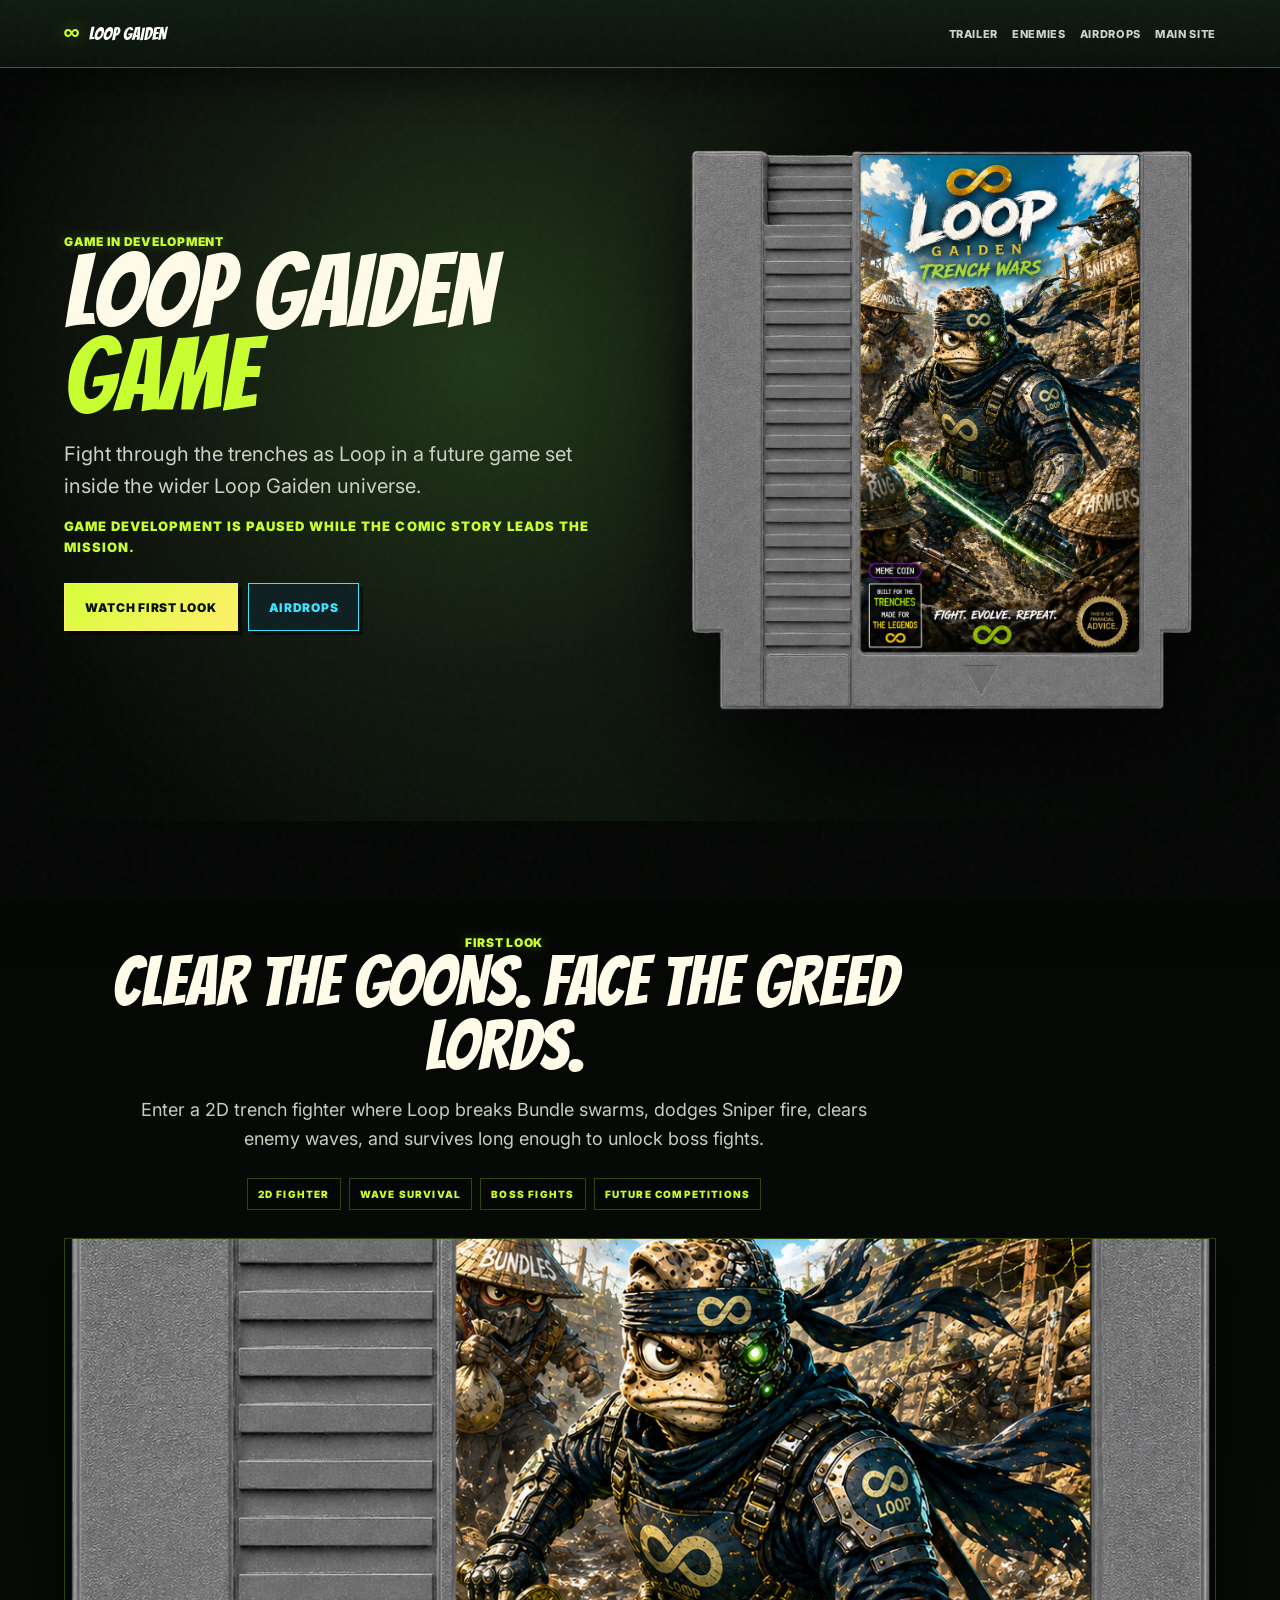
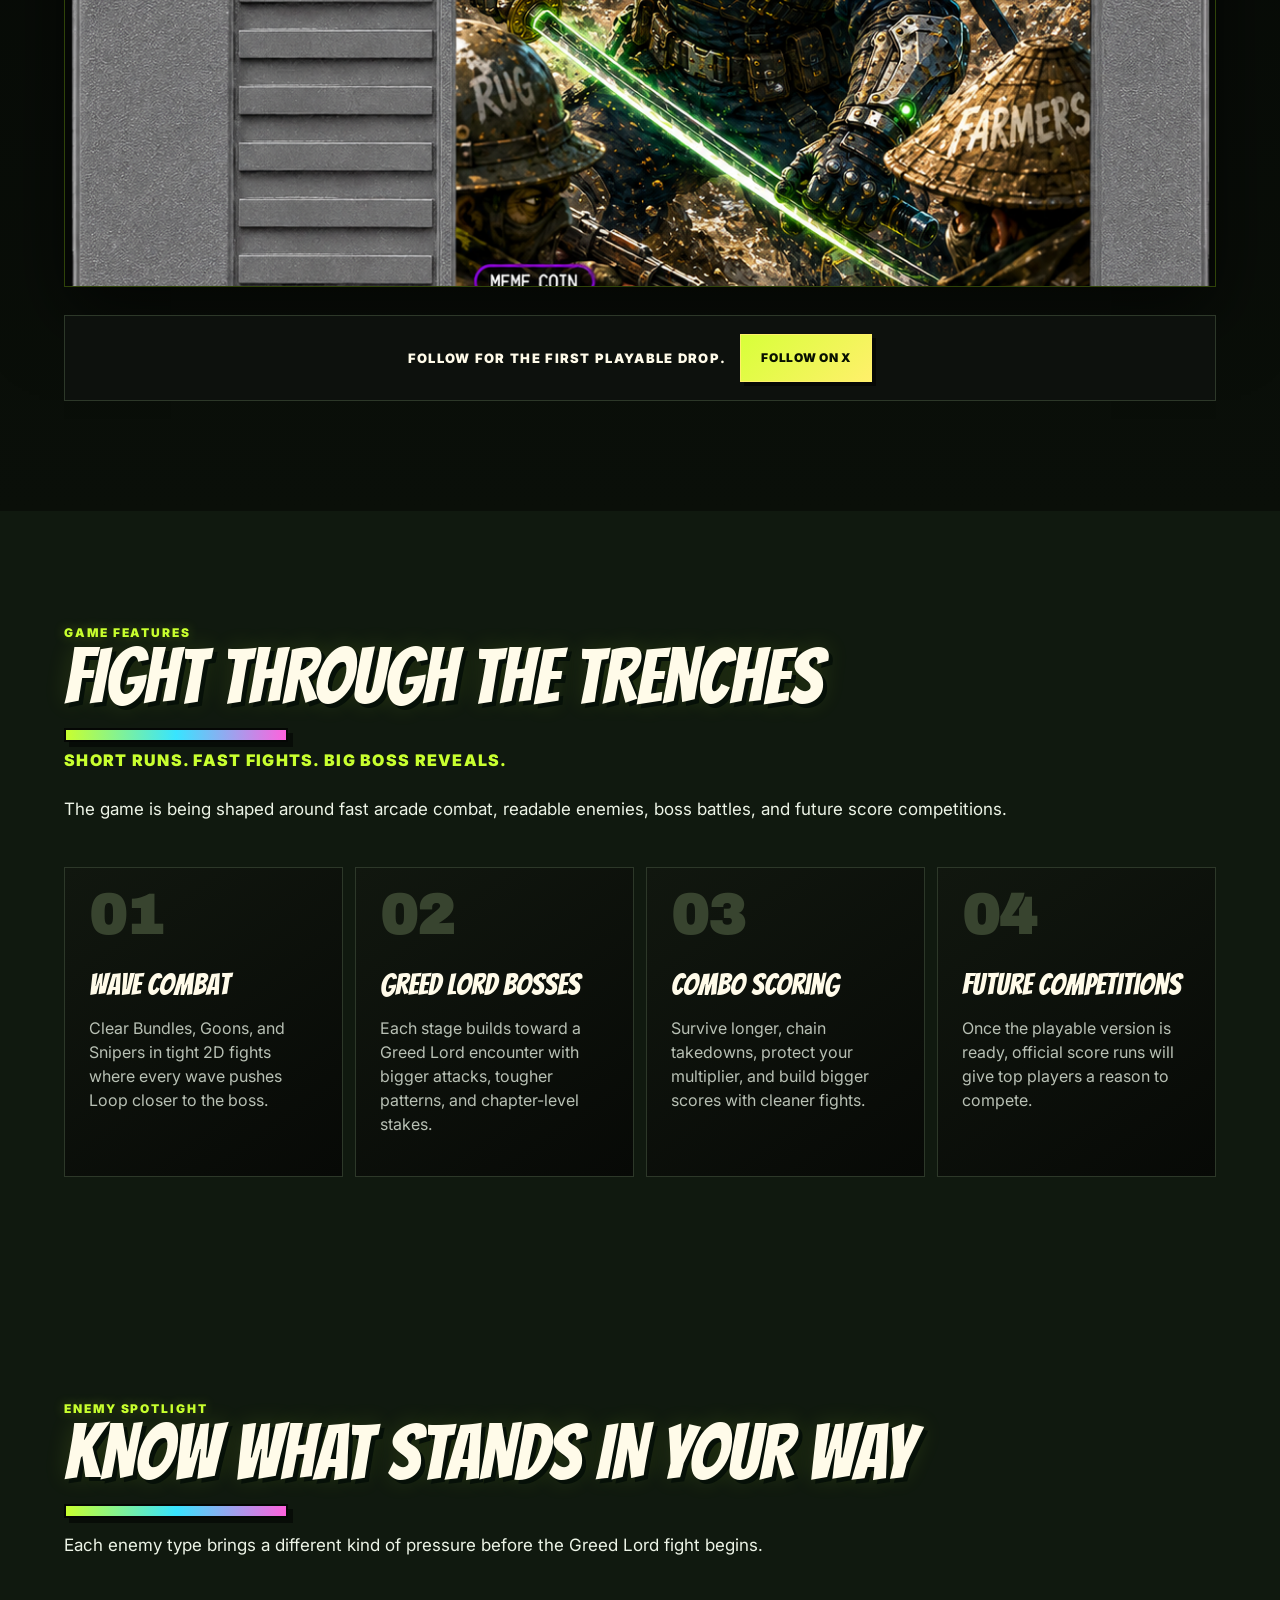
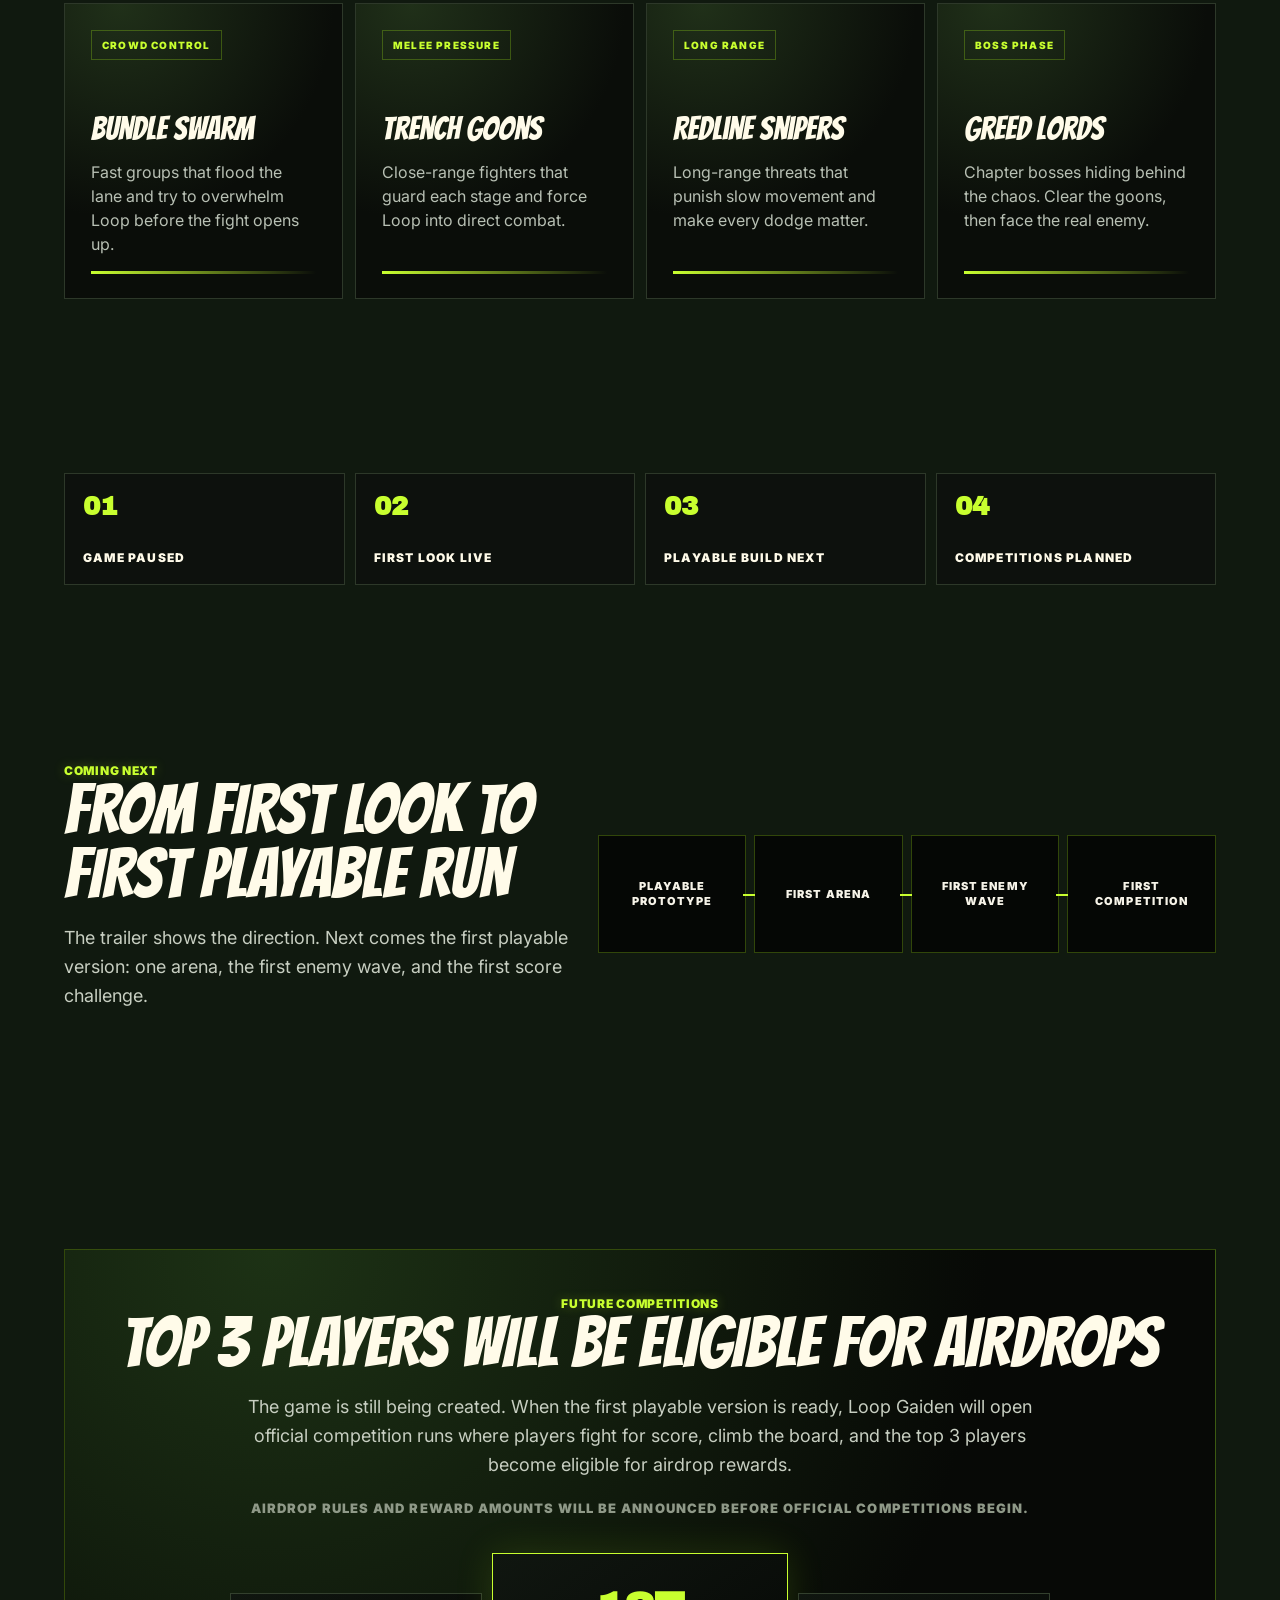
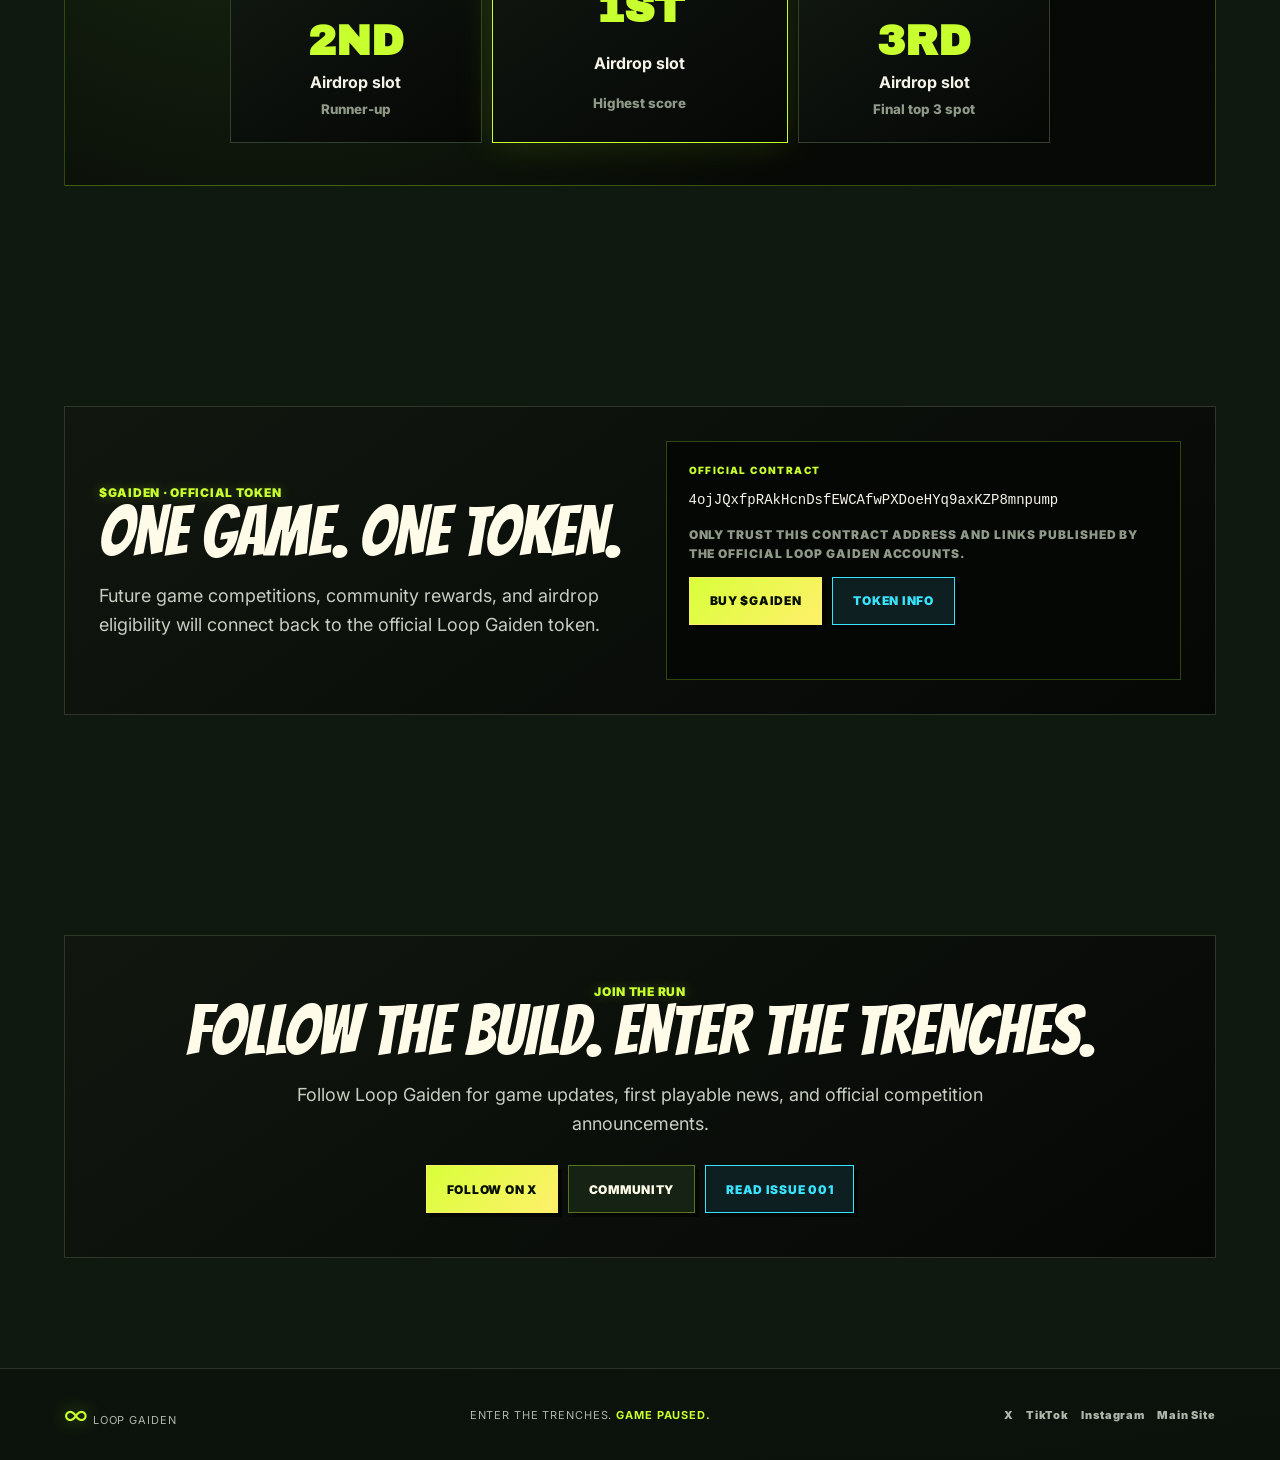
==== commit 59fb47c0: "Publish GAIDEN token details" ====
--- a/game/index.html
+++ b/game/index.html
@@ -190,16 +190,16 @@
     <section class="section game-token-section">
       <div class="game-token-panel reveal">
         <div>
-          <span class="kicker">TOKEN RELAUNCH</span>
+          <span class="kicker">$GAIDEN · OFFICIAL TOKEN</span>
           <h2>ONE GAME. ONE TOKEN.</h2>
           <p>Future game competitions, community rewards, and airdrop eligibility will connect back to the official Loop Gaiden token.</p>
         </div>
         <div class="game-token-card">
-          <span>CONTRACT STATUS</span>
-          <code data-contract-address>NOT LIVE YET</code>
-          <p class="token-fineprint">Do not trust old contract links. The new official address will appear on the main site when relaunch is live.</p>
+          <span>OFFICIAL CONTRACT</span>
+          <code data-contract-address>4ojJQxfpRAkHcnDsfEWCAfwPXDoeHYq9axKZP8mnpump</code>
+          <p class="token-fineprint">Only trust this contract address and links published by the official Loop Gaiden accounts.</p>
           <div class="game-token-actions">
-            <a class="btn primary" href="/#token">TOKEN STATUS</a>
+            <a class="btn primary" href="https://pump.fun/coin/4ojJQxfpRAkHcnDsfEWCAfwPXDoeHYq9axKZP8mnpump" target="_blank" rel="noopener">BUY $GAIDEN</a>
             <a class="btn ghost" href="/#token">TOKEN INFO</a>
           </div>
           <div class="copy-message" data-copy-message aria-live="polite"></div>
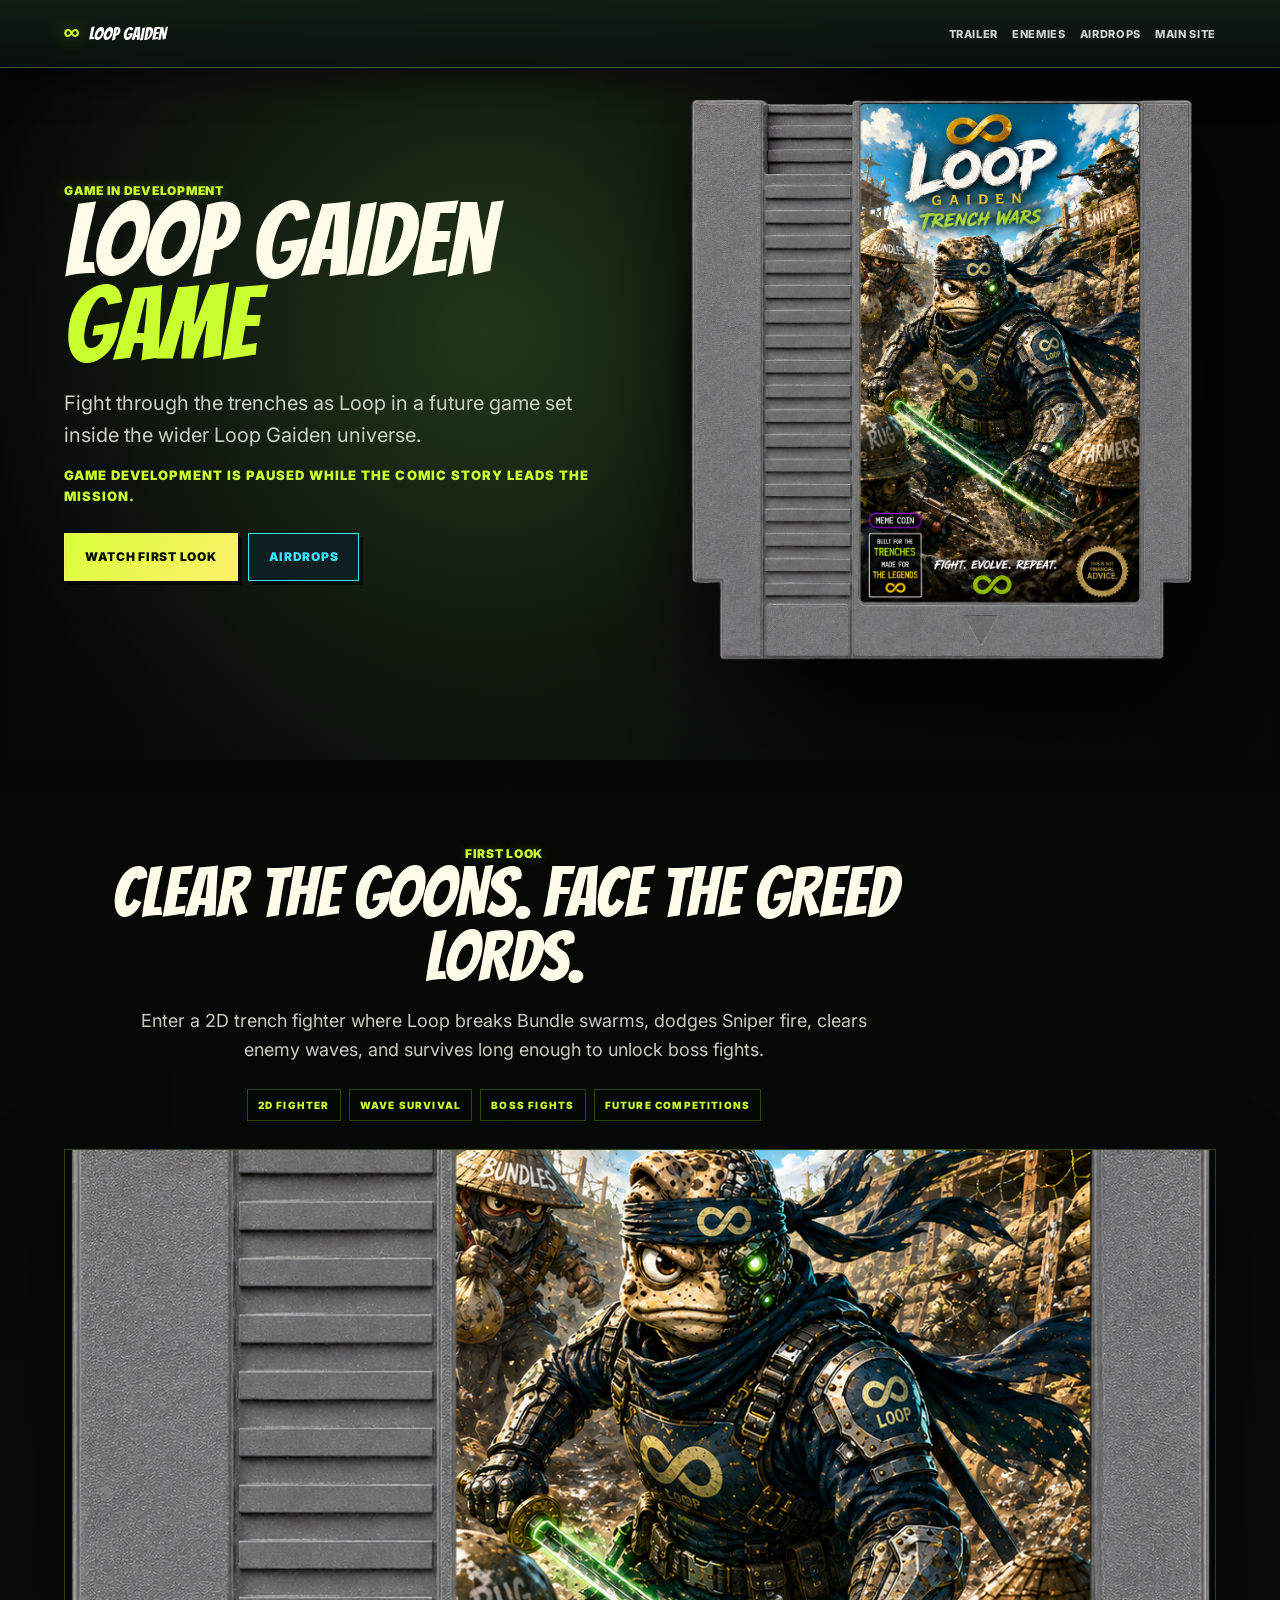
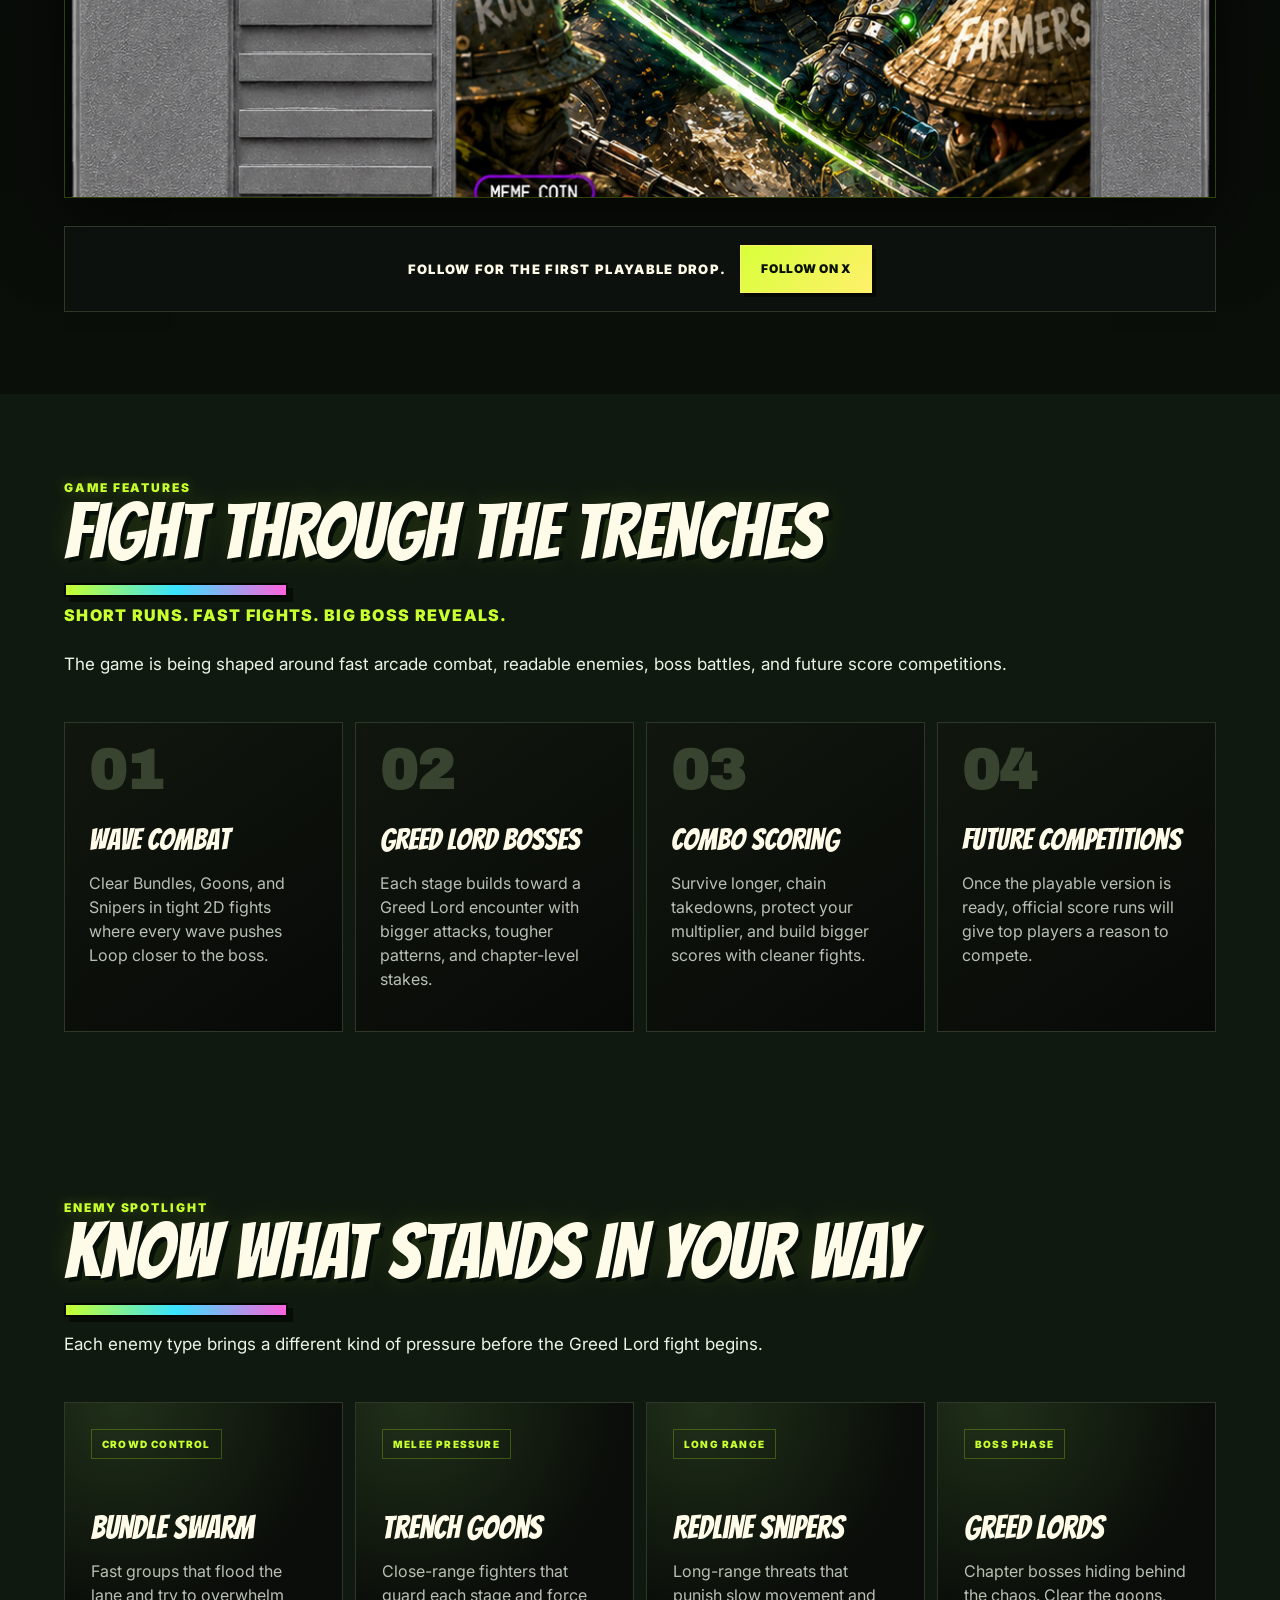
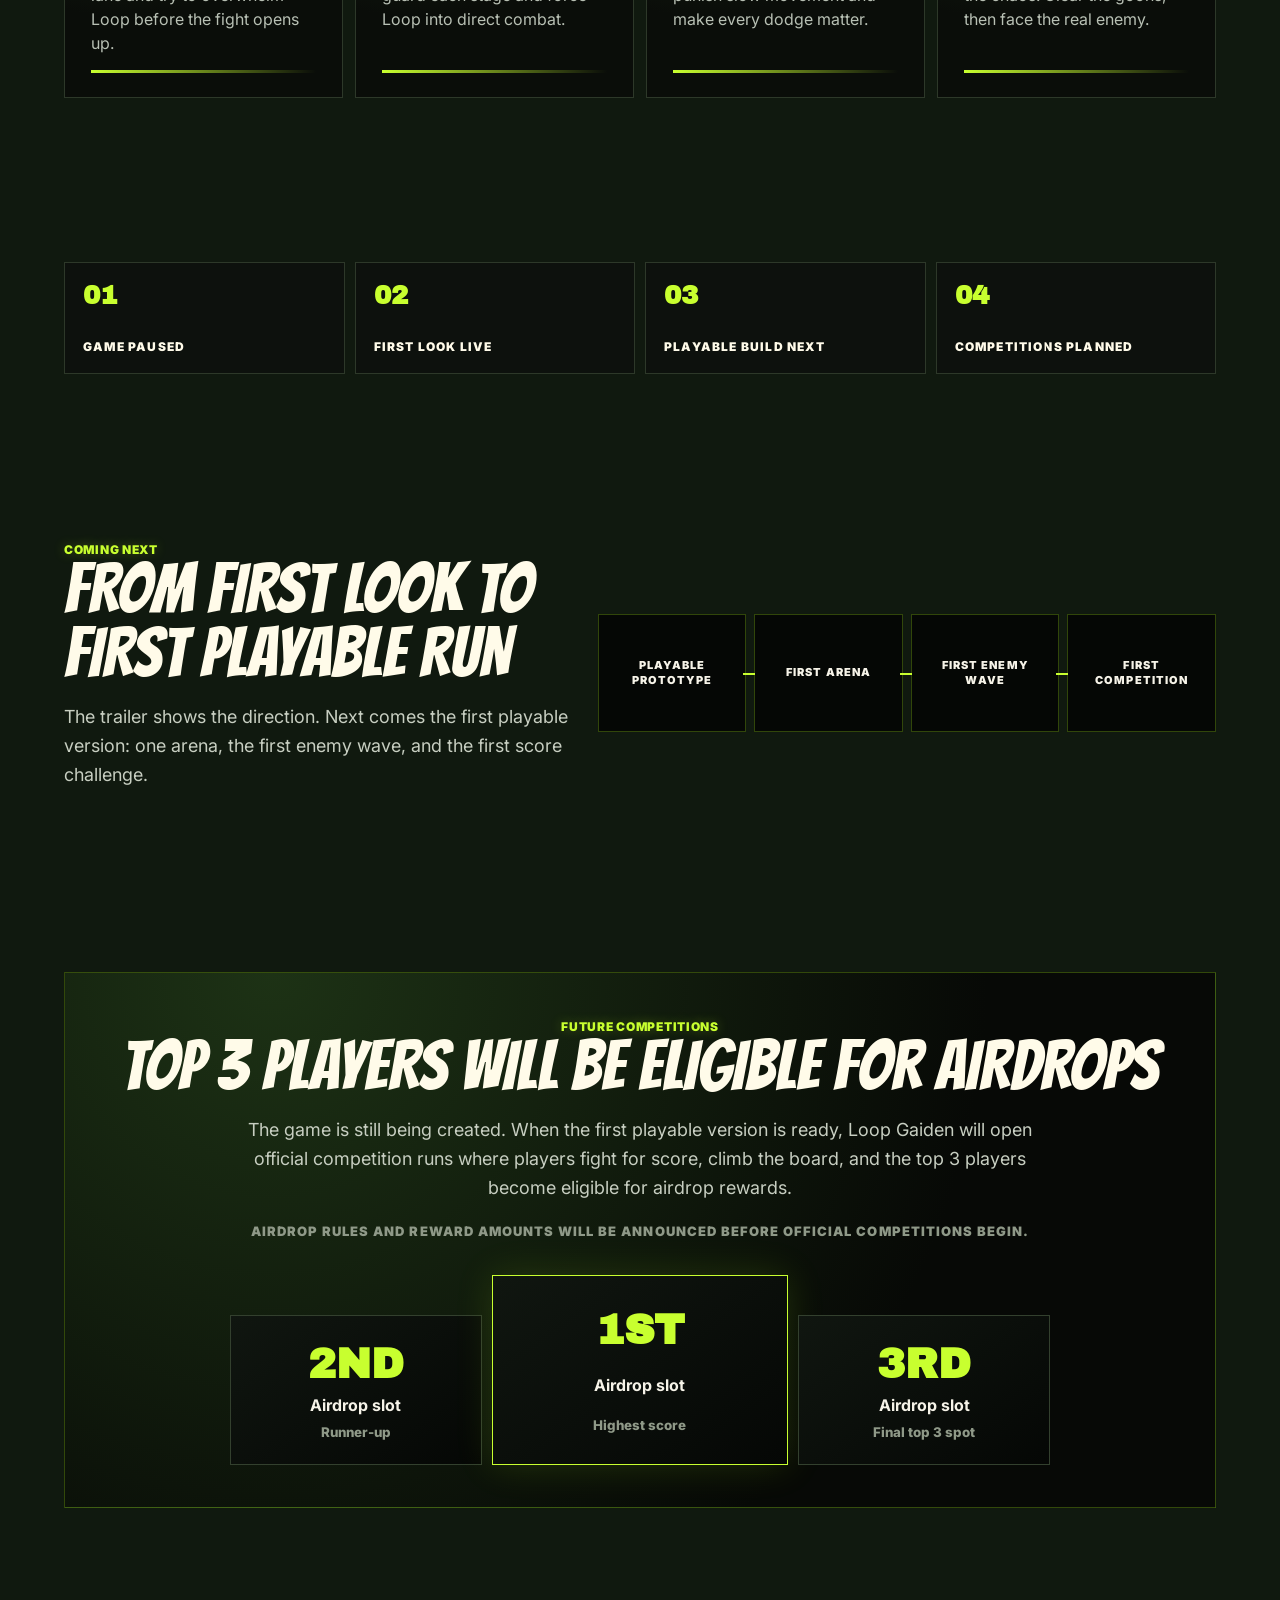
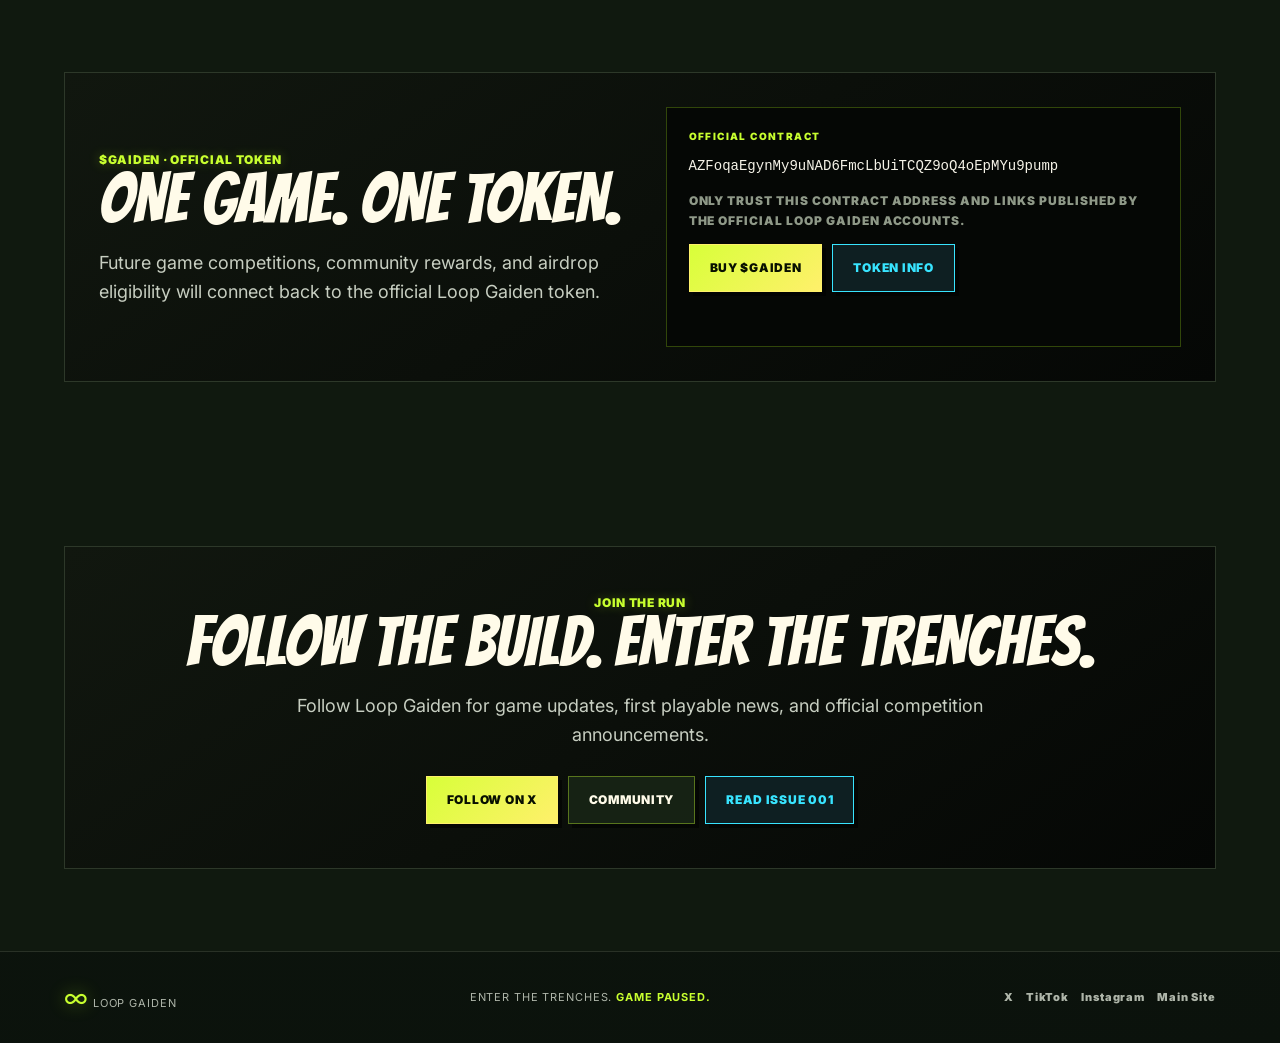
==== commit fd41b863: "Update GAIDEN contract address" ====
--- a/game/index.html
+++ b/game/index.html
@@ -196,10 +196,10 @@
         </div>
         <div class="game-token-card">
           <span>OFFICIAL CONTRACT</span>
-          <code data-contract-address>4ojJQxfpRAkHcnDsfEWCAfwPXDoeHYq9axKZP8mnpump</code>
+          <code data-contract-address>AZFoqaEgynMy9uNAD6FmcLbUiTCQZ9oQ4oEpMYu9pump</code>
           <p class="token-fineprint">Only trust this contract address and links published by the official Loop Gaiden accounts.</p>
           <div class="game-token-actions">
-            <a class="btn primary" href="https://pump.fun/coin/4ojJQxfpRAkHcnDsfEWCAfwPXDoeHYq9axKZP8mnpump" target="_blank" rel="noopener">BUY $GAIDEN</a>
+            <a class="btn primary" href="https://pump.fun/coin/AZFoqaEgynMy9uNAD6FmcLbUiTCQZ9oQ4oEpMYu9pump" target="_blank" rel="noopener">BUY $GAIDEN</a>
             <a class="btn ghost" href="/#token">TOKEN INFO</a>
           </div>
           <div class="copy-message" data-copy-message aria-live="polite"></div>
--- a/styles.css
+++ b/styles.css
@@ -27,7 +27,7 @@
 .scene-media,.scene-copy{min-width:0}.scene-copy h3{max-width:100%;overflow-wrap:anywhere;word-break:break-word}.scene.reverse .scene-copy h3{font-size:clamp(26px,2.55vw,38px)}
 .locked{min-height:320px;border:1px dashed #65725b;background:radial-gradient(circle at 50% 20%,#1a2412,#090b08 65%);display:grid;place-items:center;text-align:center;scroll-margin-top:92px}.locked .lock-icon{font-size:80px;color:var(--acid)}.locked small{display:block;color:var(--muted);letter-spacing:.2em}.locked h3{font-size:38px;margin:8px}.issue-actions-bottom{justify-content:center}
 .lords{background:#0a0d09;overflow:hidden}.issues-head{display:grid;grid-template-columns:minmax(0,1fr) auto;gap:24px;align-items:end;margin-bottom:34px}.issues-head .section-head{margin:0}.issues-head h2{font-size:clamp(56px,8vw,118px);line-height:.82}.issue-slider-controls{display:flex;border:1px solid #a8ef1645;background:#050705}.issue-slider-controls button{width:68px;height:58px;border:0;border-right:1px solid #a8ef1645;background:transparent;color:var(--ink);font:900 24px Inter,system-ui,sans-serif;cursor:pointer;transition:.2s}.issue-slider-controls button:last-child{border-right:0}.issue-slider-controls button:hover,.issue-slider-controls button:focus-visible{background:var(--acid);color:#081000;outline:0}.lord-grid{display:flex;gap:18px;max-width:none!important;margin-left:0;margin-right:0;overflow-x:auto;overscroll-behavior-x:contain;scroll-snap-type:x mandatory;scroll-padding-left:max(5vw,calc((100vw - var(--max))/2));padding:0 max(5vw,calc((100vw - var(--max))/2)) 18px;scrollbar-width:thin;scrollbar-color:var(--acid) #121810;cursor:grab;user-select:none;-webkit-overflow-scrolling:touch}.lord-grid.is-dragging{cursor:grabbing;scroll-snap-type:none}.lord-grid.is-dragging .lord-card{pointer-events:none}.lord-grid::-webkit-scrollbar{height:8px}.lord-grid::-webkit-scrollbar-track{background:#121810}.lord-grid::-webkit-scrollbar-thumb{background:var(--acid)}.lord-card{flex:0 0 min(78vw,720px);min-height:540px;border:1px solid #2c3628;background:#101510;position:relative;overflow:hidden;scroll-snap-align:start}.lord-card.farmer{display:grid;grid-template-columns:minmax(300px,.95fr) minmax(260px,.75fr);cursor:pointer;transition:border-color .2s ease,transform .2s ease,box-shadow .2s ease}.lord-card.farmer:hover,.lord-card.farmer:focus-visible,.lord-card.farmer.issue-open{border-color:var(--acid);transform:translateY(-2px);box-shadow:0 0 34px #a8ef161a;outline:0}.cover-frame{margin:28px;border:1px solid #a8ef1630;background:#050705;box-shadow:0 24px 60px #000b;transform:rotate(-1.5deg);overflow:hidden}.lord-card.farmer img{width:100%;height:100%;min-height:480px;object-fit:cover;object-position:center;background:radial-gradient(circle at 50% 30%,#2f351d,#0a0d09 70%)}.lord-info{padding:38px;display:flex;flex-direction:column;justify-content:center}.issue-card-info{background:linear-gradient(135deg,#101510,#090c08)}.lord-info h3,.silhouette h3{font-size:clamp(34px,4vw,58px);line-height:.92}.lord-index{font:900 54px 'Archivo Black';color:#ffffff12}.issue-card-info .lord-index{font-size:clamp(24px,3vw,46px);color:var(--acid)}.lord-info p,.silhouette p{color:var(--acid);font-weight:900}.status{display:inline-block;width:max-content;margin-top:20px;padding:8px 10px;border:1px solid var(--acid);font-size:10px;letter-spacing:.1em}.issue-button{background:#101510;color:var(--acid);font-weight:900;cursor:pointer}.lord-card.issue-open .issue-button,.issue-button:hover,.issue-button:focus-visible{background:var(--acid);color:#0b0d09;outline:0}.silhouette{display:grid;place-items:end start;padding:34px;background:linear-gradient(160deg,#101510,#050605)}.silhouette:before{content:"?";position:absolute;right:18px;top:0;font:900 220px 'Archivo Black';color:#a8ef1609}.silhouette b{font:900 clamp(76px,9vw,132px) 'Archivo Black';color:#ffffff13;line-height:.8}.silhouette span{color:#697064;font-size:10px;letter-spacing:.16em}
-.culture-section{background:linear-gradient(135deg,#0a0d09,#11170e)}.trenches-panel{position:relative;border:1px solid #33402e;background:radial-gradient(circle at 18% 10%,#1b2913,#0d110d 48%,#060806 100%);padding:50px;display:grid;grid-template-columns:1fr 1fr;gap:54px;align-items:center;overflow:hidden}.trenches-panel:before{content:"∞";position:absolute;right:28px;top:-42px;color:#a8ef1608;font:900 240px 'Archivo Black';line-height:1;pointer-events:none}.trenches-panel>div{position:relative;z-index:1}.trenches-panel span{display:inline-flex;margin-bottom:14px;color:var(--acid);font-size:12px;font-weight:900;letter-spacing:.18em;text-transform:uppercase}.trenches-panel h2{font-size:clamp(64px,8vw,118px);line-height:.84;color:var(--ink)}.trenches-panel p{max-width:760px;color:#d1d6ce;font-size:clamp(18px,2vw,24px);line-height:1.55}.trenches-statements{display:grid;gap:12px}.trenches-statements strong{display:block;padding:18px 20px;border:1px solid #a8ef163d;background:#050705b8;color:var(--acid);font-family:'Archivo Black',sans-serif;font-size:clamp(22px,2.8vw,38px);line-height:1;letter-spacing:-.025em}
+.culture-section{background:linear-gradient(135deg,#0a0d09,#11170e)}.trenches-panel{position:relative;border:1px solid #33402e;background:radial-gradient(circle at 18% 10%,#1b2913,#0d110d 48%,#060806 100%);padding:50px;display:grid;grid-template-columns:1fr 1fr;gap:54px;align-items:center;overflow:hidden}.trenches-panel:before{content:"∞";position:absolute;right:28px;top:-42px;color:#a8ef1608;font:900 240px 'Archivo Black';line-height:1;pointer-events:none}.trenches-panel>div{position:relative;z-index:1}.trenches-panel span{display:inline-flex;margin-bottom:14px;color:var(--acid);font-size:12px;font-weight:900;letter-spacing:.18em;text-transform:uppercase}.trenches-panel h2{font-size:clamp(64px,8vw,118px);line-height:.84;color:var(--ink)}.trenches-panel p{max-width:760px;color:#d1d6ce;font-size:clamp(18px,2vw,24px);line-height:1.55;white-space:pre-line}.manifesto .trenches-panel>div:first-child p:nth-last-child(-n+4){font-weight:900;color:#f6f3e8}.trenches-statements{display:grid;gap:12px}.trenches-statements strong{display:block;padding:18px 20px;border:1px solid #a8ef163d;background:#050705d9;color:var(--acid);font-family:'Archivo Black',sans-serif;font-size:clamp(22px,2.8vw,38px);line-height:1.12;letter-spacing:0;white-space:pre-line}
 .token{background:#080a07}.token-card{display:grid;grid-template-columns:.8fr 1.2fr;gap:60px;align-items:center;border:1px solid #2d3829;padding:40px;background:radial-gradient(circle at 15% 40%,#1b2517,#0d100c 44%)}.token-card img{width:100%;max-height:650px;object-fit:contain}.token-card h2{font-size:clamp(70px,10vw,130px);color:var(--acid)}.launch-badge{display:inline-flex;margin-top:6px;padding:8px 10px;border:1px solid var(--acid);color:var(--acid);font-size:10px;font-weight:900;letter-spacing:.12em}.launch-state{margin:20px 0 4px;padding:15px 16px;border:1px solid #384433;background:#080a07}.launch-state span{display:block;color:var(--acid);font-size:10px;font-weight:900;letter-spacing:.16em}.launch-state strong{display:block;margin-top:5px;font-size:14px}.token-card label{display:block;margin-top:28px;color:var(--muted);font-size:10px;letter-spacing:.15em}.ca-row{display:flex;margin:10px 0 20px;border:1px solid #384433;background:#080a07}.ca-row-pending{opacity:.78}.ca-row code{padding:16px;flex:1;overflow:hidden}.ca-row button{border:0;border-left:1px solid #384433;background:var(--acid);font-weight:900;padding:0 18px;cursor:pointer}.social-links{display:flex;flex-wrap:wrap;gap:10px;margin-top:16px}.social-links a{display:inline-flex;align-items:center;justify-content:center;min-height:42px;padding:0 14px;border:1px solid #384433;color:#cfd4cc;text-decoration:none;font-size:11px;font-weight:900;letter-spacing:.08em;text-transform:uppercase;background:#080a07;transition:.2s}.social-links a:hover,.social-links a:focus-visible{border-color:var(--acid);color:var(--acid);transform:translateY(-2px);outline:0}.fineprint{font-size:12px!important;color:#7f8879!important}
 .community{min-height:650px;display:grid;place-items:center;text-align:center;background:radial-gradient(circle at 50% 35%,#203119,#090b08 55%);position:relative}.community:before{content:"∞";position:absolute;font:900 min(55vw,700px) 'Archivo Black';color:#a8ef1608}.community-inner{position:relative}.community p{font-size:20px;line-height:1.7;color:#c3c9bf}.official-warning{display:inline-block;margin:0 0 20px!important;padding:10px 12px;border:1px solid #a8ef1645;background:#050705aa;color:var(--acid)!important;font-size:13px!important;font-weight:900;letter-spacing:.06em}.community-actions,.community-socials{justify-content:center}
 .next-issue{background:#0b0f0b}.next-issue-inner{border:1px solid #2c3827;padding:42px;background:linear-gradient(135deg,#101510,#050705);text-align:center}.next-issue h2{font-size:clamp(34px,5vw,68px)}.next-issue p{color:#b8c0b4;font-size:18px;line-height:1.6}.link-hub{background:#070906}.hub-grid{display:grid;grid-template-columns:repeat(4,1fr);gap:12px}.hub-grid a{min-height:142px;padding:22px;border:1px solid #2c3827;background:#0d110d;color:white;text-decoration:none;display:flex;flex-direction:column;justify-content:space-between;transition:.2s}.hub-grid a:hover,.hub-grid a:focus-visible{border-color:var(--acid);transform:translateY(-2px);outline:0}.hub-grid span{color:var(--acid);font-size:11px;font-weight:900;letter-spacing:.14em;text-transform:uppercase}.hub-grid strong{font:900 24px 'Archivo Black';letter-spacing:-.03em}
@@ -325,6 +325,17 @@
 .hero h1 span{text-shadow:4px 4px 0 #061008,8px 8px 0 #4b6b11,0 0 46px #c8ff2f70}
 .hero-line{color:#fffbe9;text-shadow:0 2px 18px #000}
 .hero-line strong{color:var(--comic-orange)}
+.hero-line span{display:inline-block;max-width:760px;margin-top:12px;font-size:clamp(16px,1.5vw,22px);font-weight:700;line-height:1.4}.hero-line small{display:inline-block;margin-top:12px;color:#d9e2d1;font-size:14px;font-weight:800;line-height:1.45}.anchor-target{position:absolute;top:-84px}.token-tagline{display:block;margin:22px 0;color:var(--acid);font-family:'Archivo Black',sans-serif;font-size:clamp(17px,2vw,25px);line-height:1.2}.token-actions{flex-wrap:wrap}
+
+/* Loop origin archive */
+.origin-section{position:relative;background:#070b08;overflow:hidden}.origin-section:before{content:"ORIGIN";position:absolute;right:-2vw;bottom:-5vw;color:#b8ff1f08;font:900 min(20vw,260px) 'Archivo Black',sans-serif;line-height:.8;pointer-events:none}.origin-layout{display:grid;grid-template-columns:minmax(300px,.82fr) minmax(0,1.18fr);min-height:720px;border-block:1px solid #b8ff1f35;background:linear-gradient(135deg,#101b11,#060907 68%)}.origin-visual{position:relative;min-height:620px;overflow:hidden}.origin-visual:after{content:"";position:absolute;inset:0;background:linear-gradient(90deg,transparent 52%,#080d09 100%),linear-gradient(0deg,#050805b8,transparent 52%)}.origin-visual img{width:100%;height:100%;object-fit:cover;object-position:66% center;filter:saturate(.8) contrast(1.08)}.origin-visual>span{position:absolute;z-index:2;left:24px;bottom:24px;padding:9px 11px;border:1px solid var(--acid);background:#050705d9;color:var(--acid);font-size:10px;font-weight:900;letter-spacing:.1em}.origin-scan{position:absolute;z-index:2;inset:0;background:repeating-linear-gradient(0deg,transparent 0 5px,#b8ff1f0a 6px);pointer-events:none}.origin-copy{position:relative;z-index:2;padding:64px clamp(28px,5vw,76px)}.origin-copy h2{max-width:850px;margin:10px 0 30px;font-size:clamp(36px,5vw,70px);line-height:.94}.origin-copy p{max-width:780px;margin:0 0 18px;color:#d9e2d1;font-size:clamp(16px,1.35vw,20px);line-height:1.58}.origin-copy p strong{color:var(--acid);font-family:'Archivo Black',sans-serif;font-size:1.14em}.origin-signals{display:flex;flex-wrap:wrap;gap:8px;margin:30px 0}.origin-signals span{padding:8px 10px;border:1px solid #30d8ff55;background:#071114;color:var(--comic-cyan);font-size:10px;font-weight:900;letter-spacing:.09em}.origin-final{display:block;max-width:760px;padding-top:24px;border-top:2px solid var(--acid);color:#fffbe9;font-family:'Archivo Black',sans-serif;font-size:clamp(22px,2.6vw,38px);line-height:1.08;white-space:pre-line}
+@media(max-width:820px){.origin-layout{grid-template-columns:1fr}.origin-visual{min-height:52vh;max-height:620px}.origin-visual:after{background:linear-gradient(0deg,#080d09 0,transparent 55%)}.origin-copy{padding:42px 22px}.origin-copy h2{font-size:clamp(34px,11vw,58px)}}
+.lord-card.farmer:before{content:attr(data-ribbon)}
+
+/* Quieter editorial hierarchy */
+.grain,.latest-transmission,.hero-badge,.start-cue,.hero-actions .ghost,.issue-unlock-cue,.mission-final,.link-hub{display:none!important}
+.section{padding-top:82px;padding-bottom:82px}.hero:before,.origin-section:before,.mission:before,.trenches-panel:before{display:none}.hero h1{filter:none;text-shadow:0 4px 26px #000}.hero-line{max-width:720px}.hero-line small{display:none}.hero-actions{margin-top:22px}.culture-section,.mission,.lords,.story,.token,.next-issue,.link-hub{background:#0b110c}.trenches-panel{padding:38px;grid-template-columns:minmax(0,1.25fr) minmax(260px,.75fr);gap:38px;background:#101812;border-color:#b8ff1f2e}.trenches-panel h2{font-size:clamp(48px,6vw,78px)}.trenches-panel p{font-size:clamp(16px,1.5vw,20px);line-height:1.5}.trenches-statements strong{font-size:clamp(20px,2.2vw,30px);background:#090e0a;border-color:#b8ff1f2e}.origin-layout{min-height:560px;background:#0c120d;border-color:#b8ff1f2e}.origin-visual{min-height:540px}.origin-copy{padding:48px clamp(28px,4vw,58px)}.origin-copy h2{font-size:clamp(34px,4vw,56px);margin-bottom:24px}.origin-copy p{font-size:17px;line-height:1.5;margin-bottom:14px}.origin-signals{margin:22px 0}.origin-final{font-size:clamp(20px,2.2vw,31px)}.issues-head h2{font-size:clamp(46px,6vw,82px);line-height:.9}.lord-card.farmer{box-shadow:0 22px 50px #0008;animation:none}.lord-card.farmer:hover,.lord-card.farmer:focus-visible,.lord-card.farmer.issue-open{box-shadow:0 24px 56px #000b,0 0 0 1px #b8ff1f55}.mission-path{grid-template-columns:repeat(3,minmax(0,1fr));gap:14px}.mission-path:before,.mission-marker{display:none}.mission-chapter{display:block}.mission-card{height:100%;min-height:0;padding:24px;background:#101712;box-shadow:none}.mission-card h3{font-size:clamp(24px,2.5vw,38px)}.mission-card p{font-size:15px}.mission-card ul,.mission-card .trenches-call,.mission-chapter.active .mission-card:before{display:none}.mission-chapter.live .mission-card,.mission-chapter.active .mission-card{box-shadow:none;border-color:#b8ff1f3d}.community-inner,.token-card{box-shadow:none}.reveal{transition-duration:.35s}
+@media(max-width:820px){.section{padding-top:64px;padding-bottom:64px}.trenches-panel{grid-template-columns:1fr;padding:28px 22px}.mission-path{grid-template-columns:1fr}.origin-layout{min-height:0}.origin-visual{min-height:46vh}.origin-copy{padding:36px 22px}.origin-signals span:nth-child(n+5){display:none}}
 .eyebrow{background:#c8ff2f;color:#081000;border-left-color:#ffda63}
 .hero-badge{background:var(--comic-pink);border-color:var(--comic-pink);color:#16040f}
 .start-cue{background:var(--comic-cyan);border-left-color:#fffbe9;color:#051014}
@@ -646,7 +657,7 @@
   isolation:isolate;
 }
 .silhouette:before{
-  content:"CLASSIFIED";
+  content:"NEXT STORY";
   color:#c8ff2f14;
 }
 .silhouette:after{
@@ -774,3 +785,8 @@
     box-shadow:3px 3px 0 #020302;
   }
 }
+
+/* Final simplicity pass */
+.grain,.latest-transmission,.hero-badge,.start-cue,.hero-actions .ghost,.issue-unlock-cue,.mission-final,.link-hub{display:none!important}
+.hero:before,.origin-section:before,.mission:before,.trenches-panel:before{display:none!important}.lord-card.farmer{animation:none!important;box-shadow:0 22px 50px #0008!important}.lord-card.farmer:hover,.lord-card.farmer:focus-visible,.lord-card.farmer.issue-open{box-shadow:0 24px 56px #000b,0 0 0 1px #b8ff1f55!important}.mission-path{display:grid;grid-template-columns:repeat(3,minmax(0,1fr));gap:14px}.mission-path:before,.mission-marker{display:none!important}.mission-chapter{display:block}.mission-card{height:100%;min-height:0;padding:24px;box-shadow:none!important}.mission-card ul,.mission-card .trenches-call,.mission-chapter.active .mission-card:before{display:none!important}
+@media(max-width:820px){.mission-path{grid-template-columns:1fr}.lord-card.farmer{box-shadow:none!important}}
